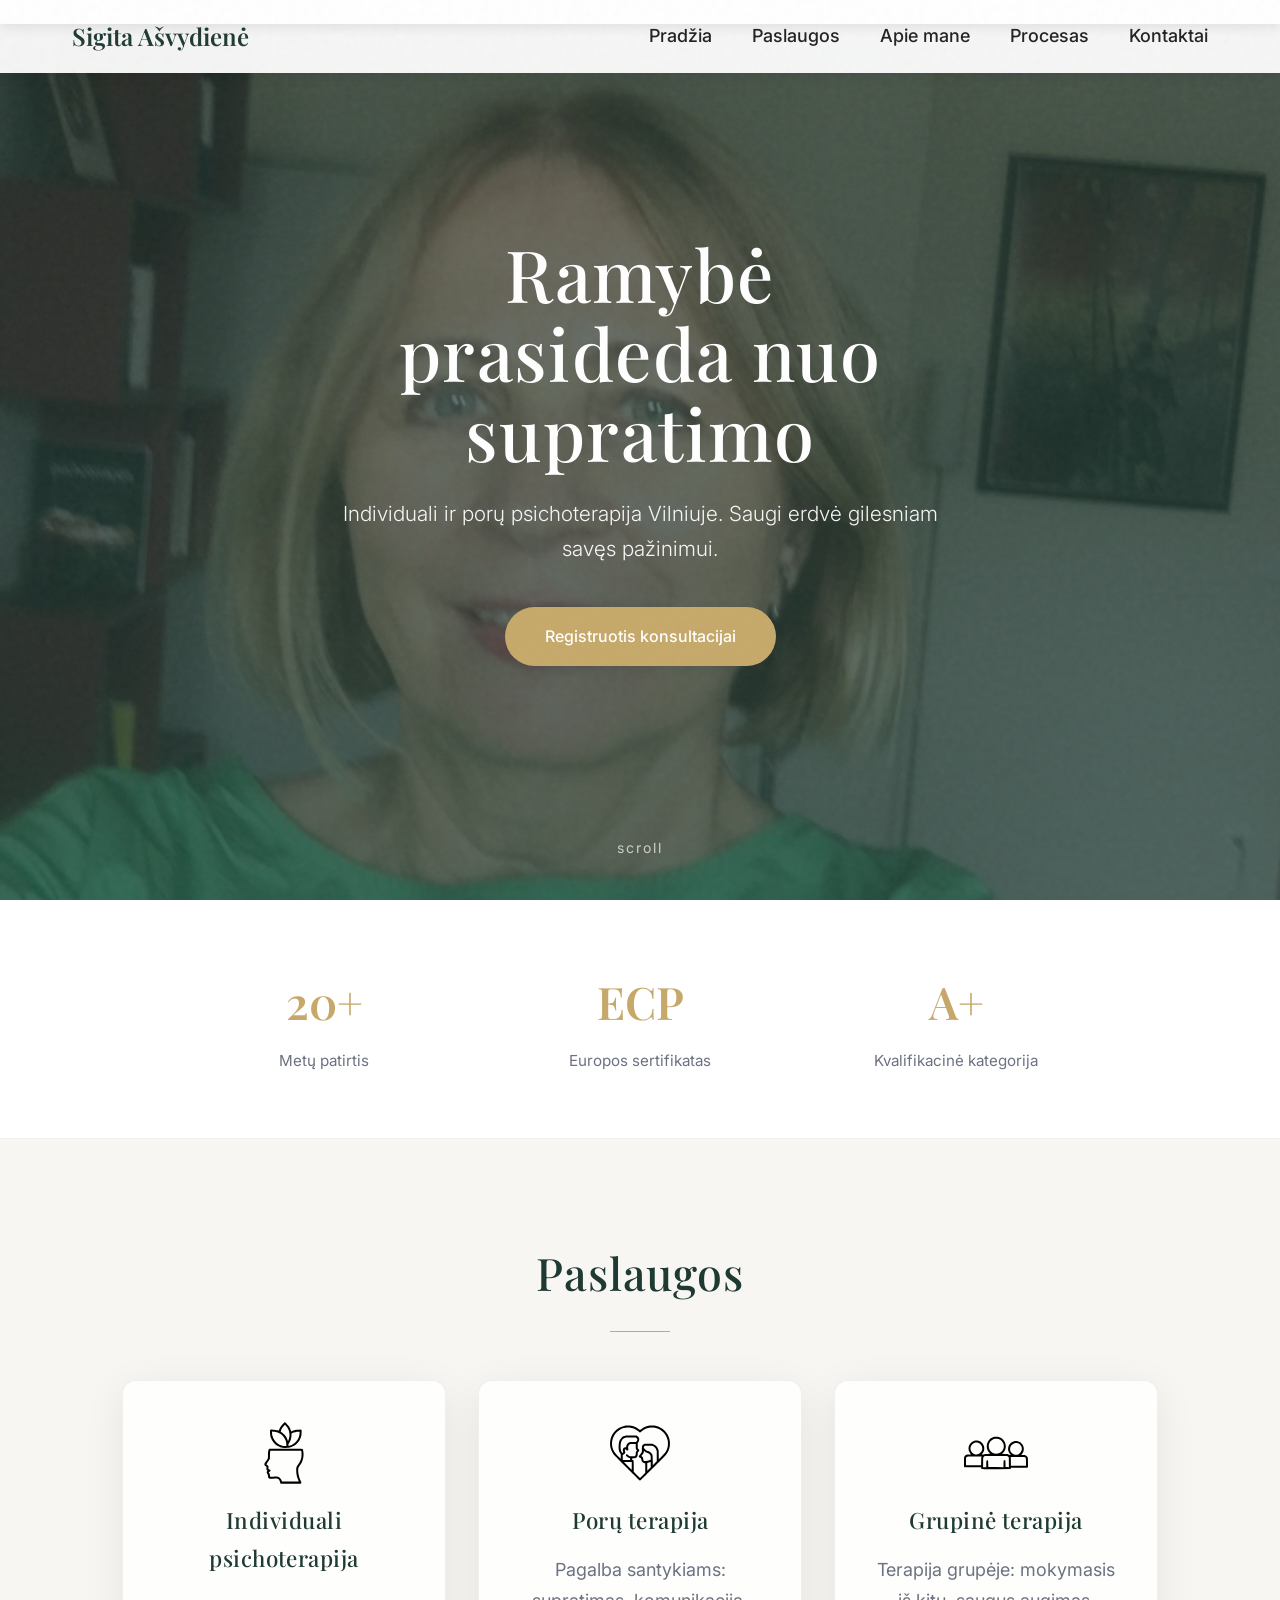
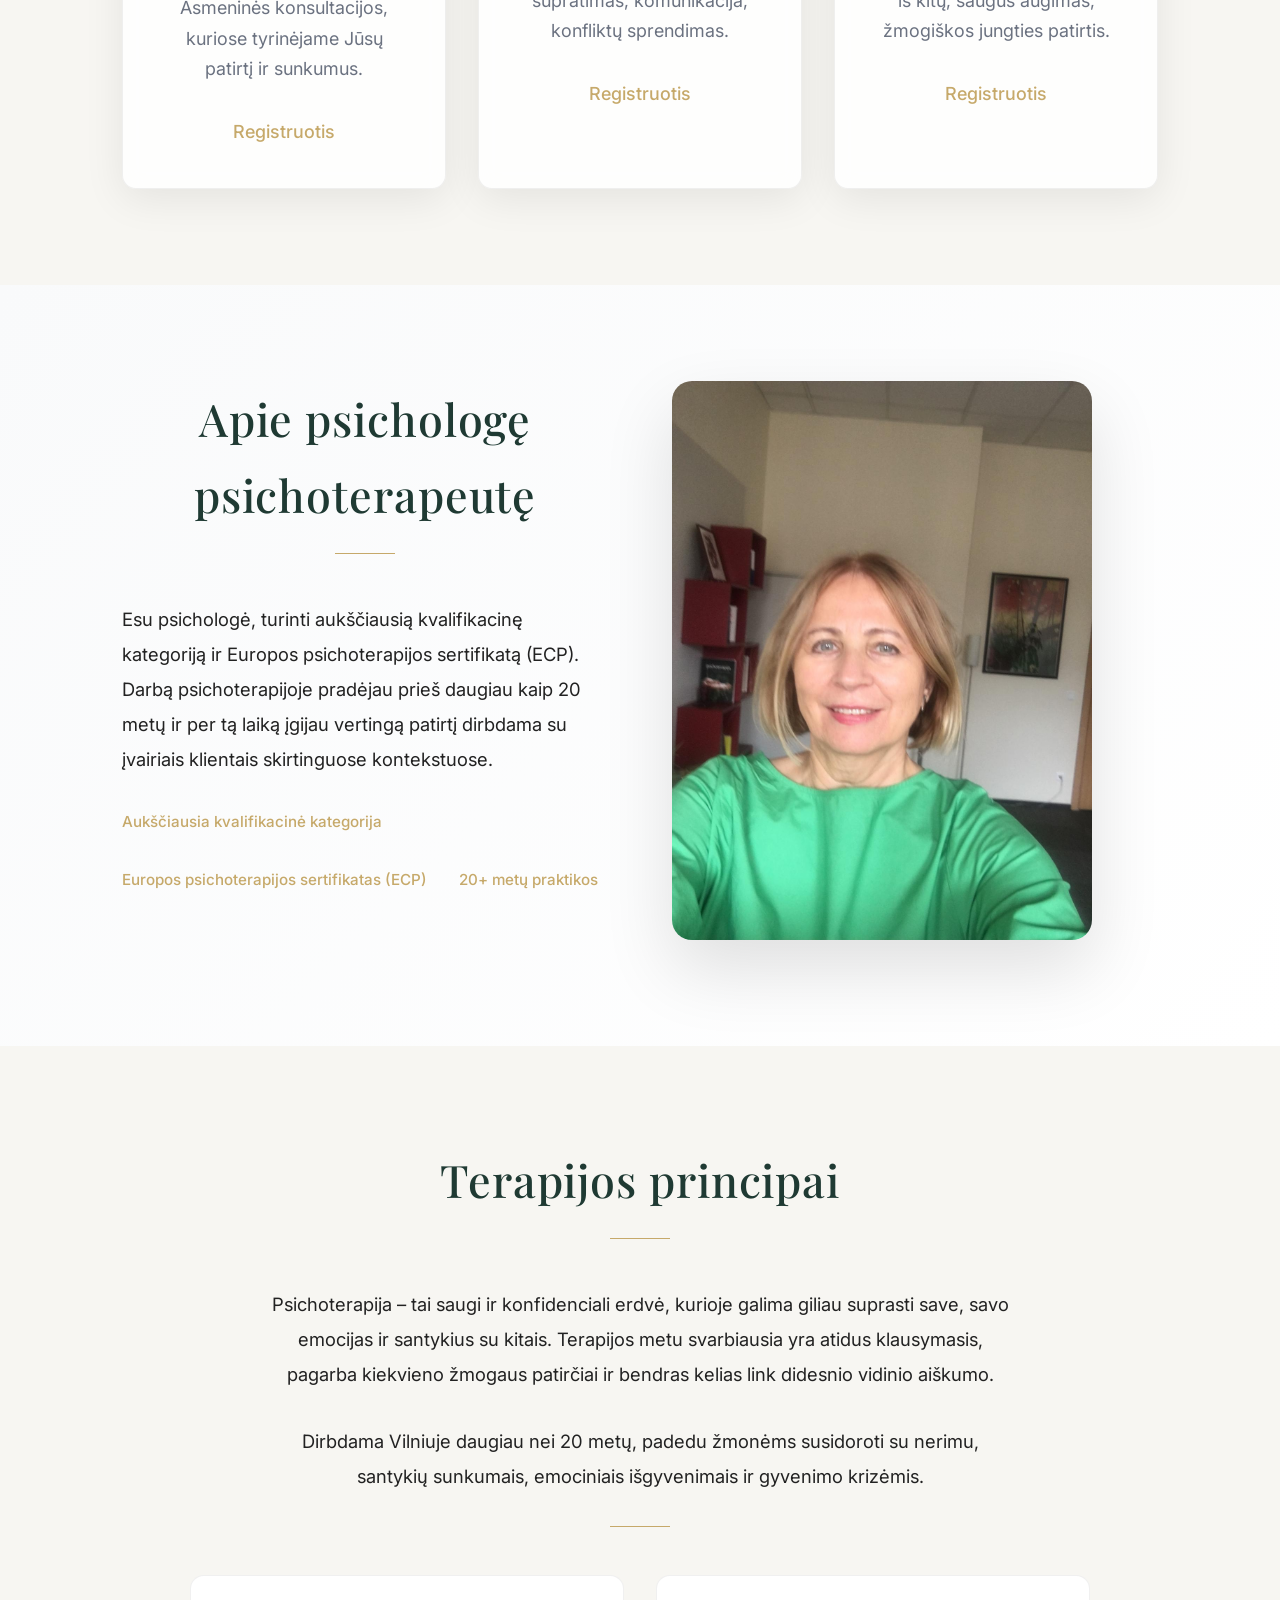
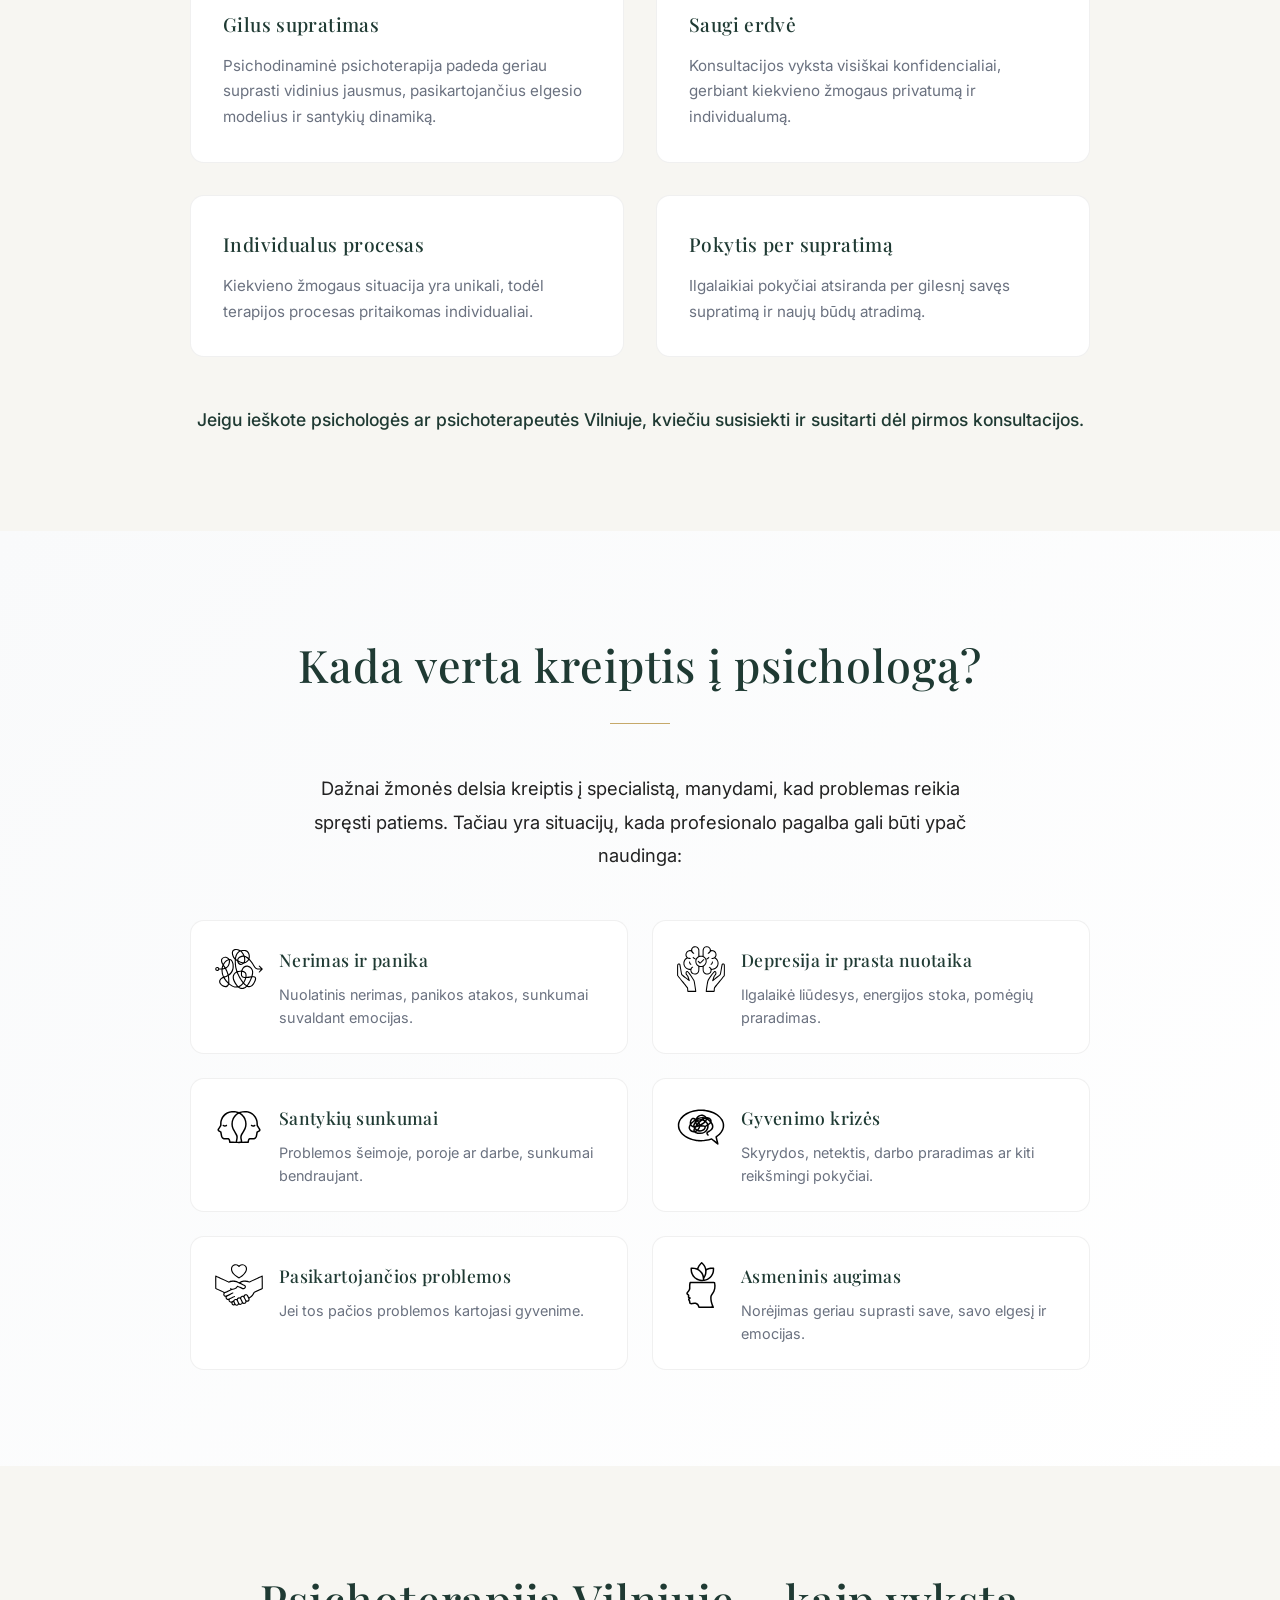
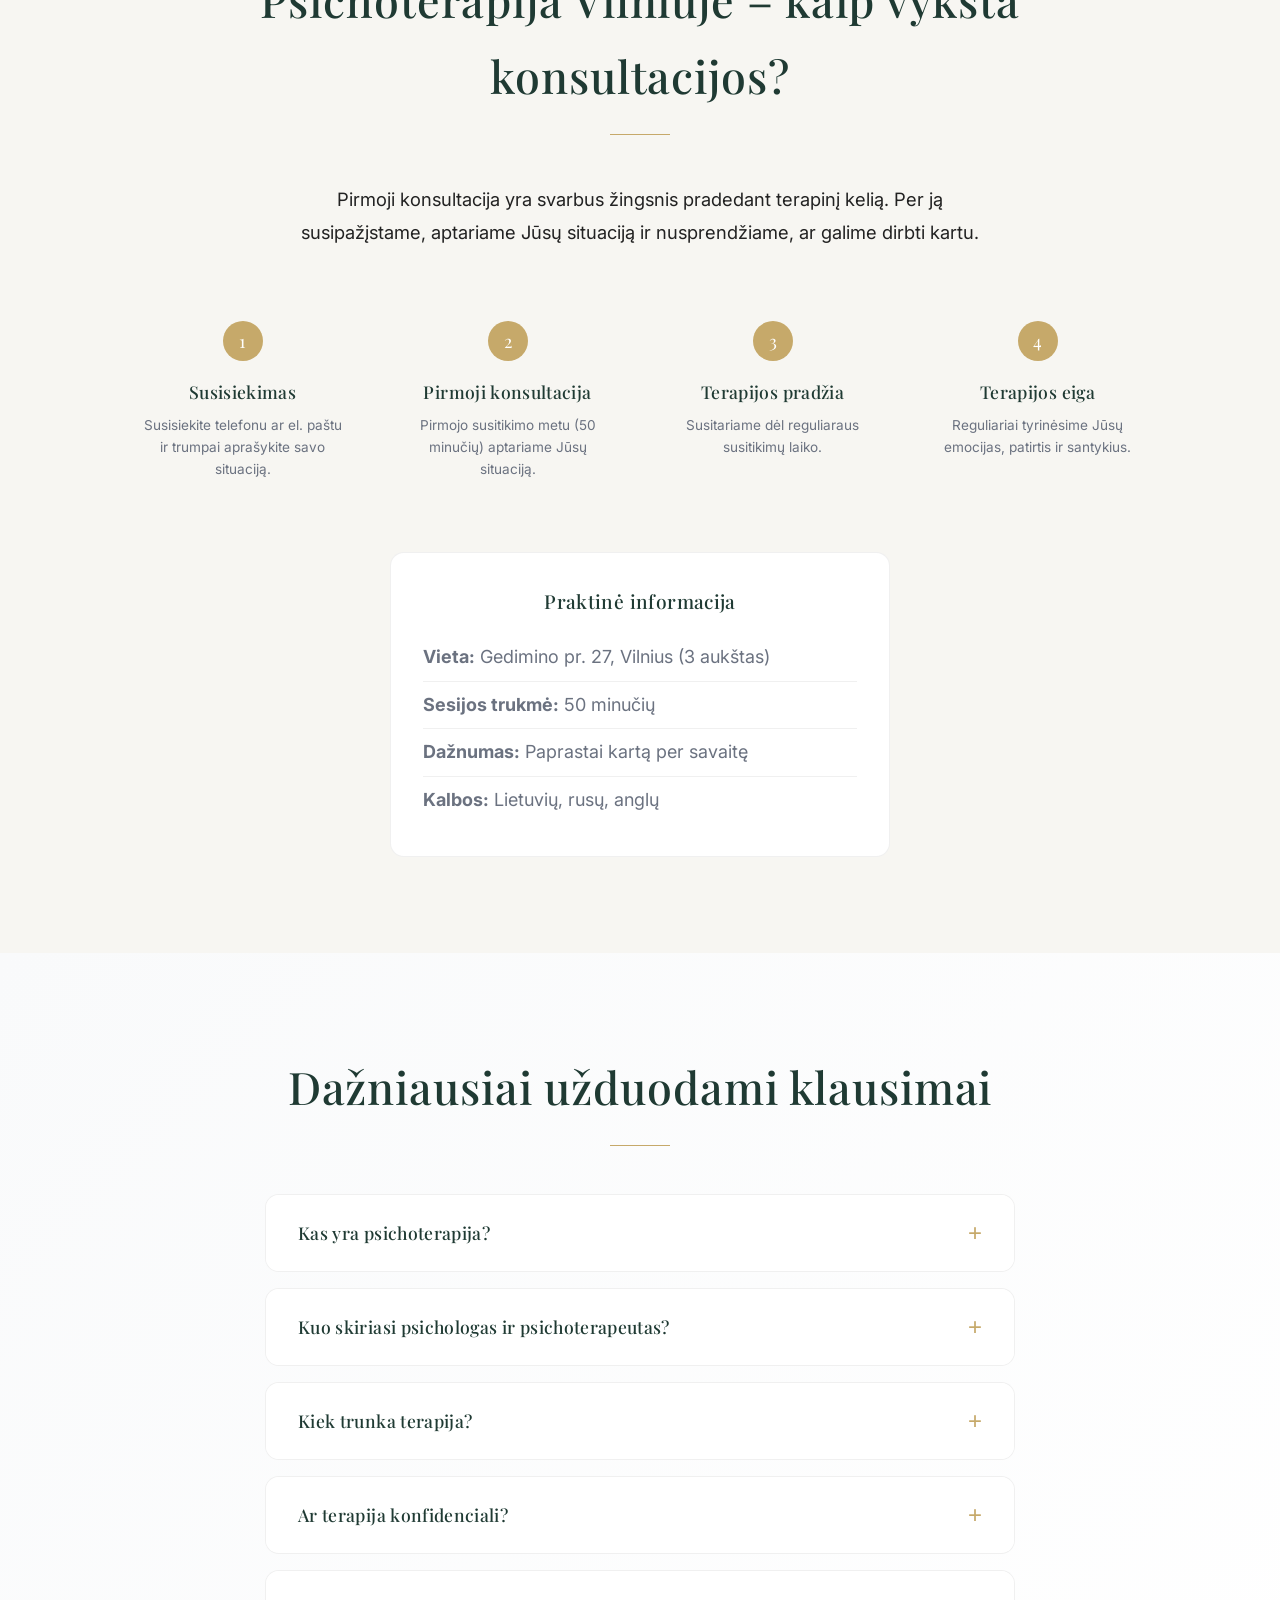
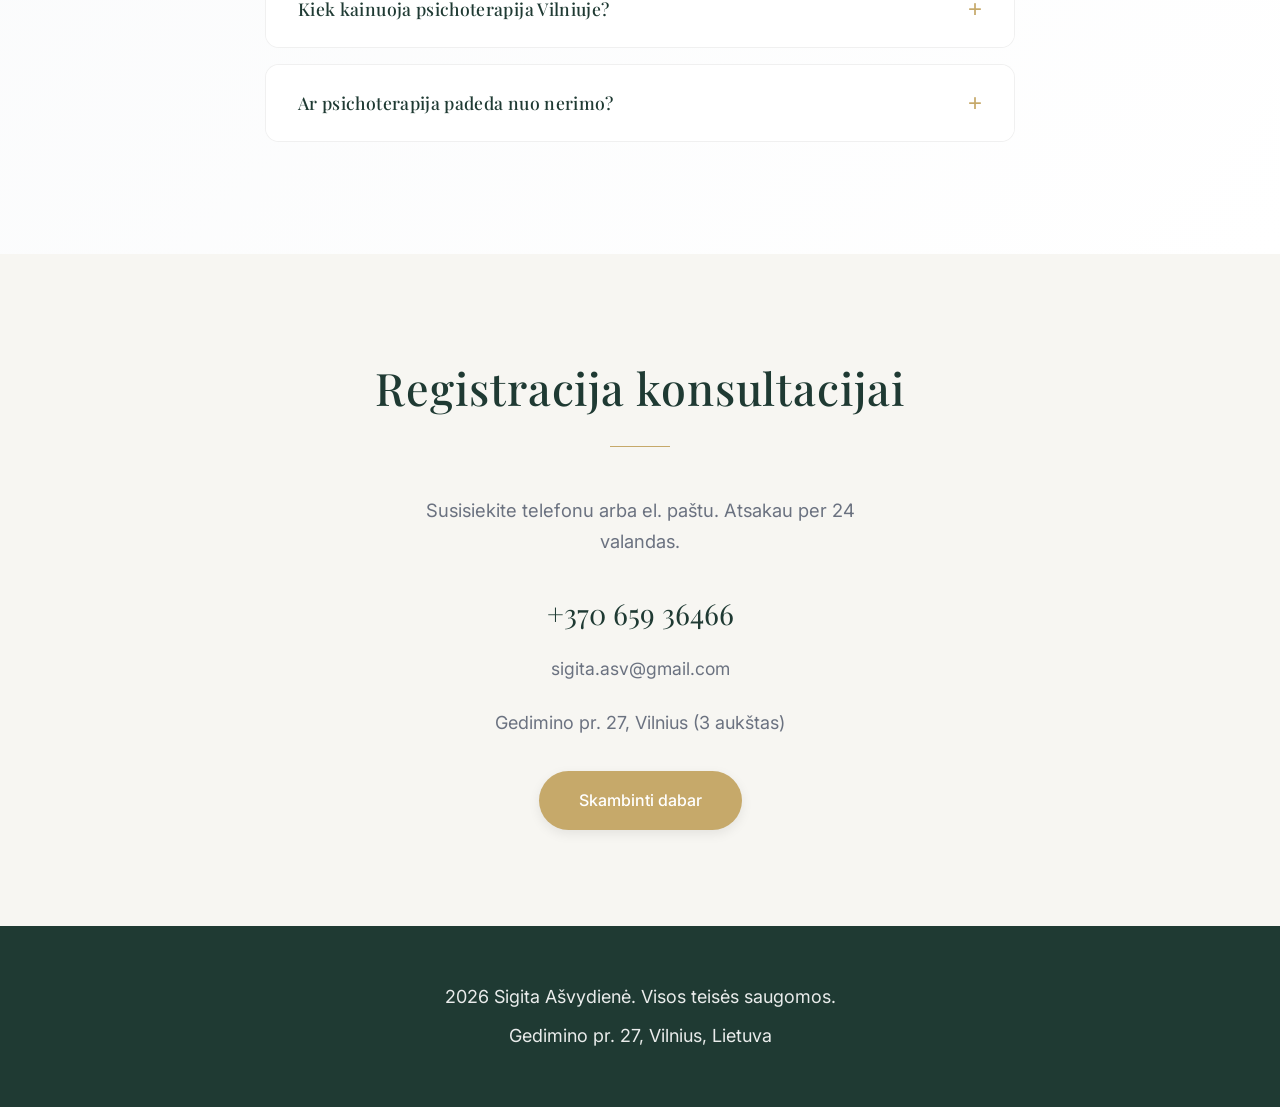
==== index.html @ d7c1570e "commit: Lux Upgrade" ====
<!DOCTYPE html>
<html lang="lt">
<head>
  <meta charset="UTF-8">
  <meta name="viewport" content="width=device-width, initial-scale=1.0">
  <meta name="robots" content="index, follow">
  <link rel="canonical" href="https://sigita.lt">
  <title>Psichologė Vilniuje | Individuali ir Porų Psichoterapija – Sigita Ašvydienė</title>
  <meta name="description" content="Psichologė psichoterapeutė Sigita Ašvydienė – individuali ir porų psichoterapija Vilniuje. 20+ metų patirtis, Europos psichoterapijos sertifikatas.">
  <meta property="og:title" content="Psichologė Vilniuje | Psichoterapija – Sigita Ašvydienė">
  <meta property="og:description" content="Individuali ir porų psichoterapija Vilniuje. 20+ metų patirtis.">
  <meta property="og:type" content="website">
  <meta property="og:image" content="hero-image.jpg">
  <link rel="stylesheet" href="styles.css">
  <link rel="preconnect" href="https://fonts.googleapis.com">
  <link rel="preconnect" href="https://fonts.gstatic.com" crossorigin>
  <link href="https://fonts.googleapis.com/css2?family=Playfair+Display:wght@400;500;600;700&family=Inter:wght@300;400;500;600&display=swap" rel="stylesheet">
</head>
<body>
  <!-- Scroll Progress Bar -->
  <div class="scroll-progress"></div>
  
  <!-- Mobile Call Button -->
  <a href="tel:+37065936466" class="mobile-call">
    <svg width="24" height="24" viewBox="0 0 24 24" fill="currentColor"><path d="M20.01 15.38c-1.23 0-2.42-.2-3.53-.56-.35-.12-.74-.03-1.01.24l-1.57 1.97c-2.83-1.35-5.48-3.9-6.89-6.83l1.95-1.66c.27-.28.35-.67.24-1.02-.37-1.11-.56-2.3-.56-3.53 0-.54-.45-.99-.99-.99H4.19C3.65 3 3 3.24 3 3.99 3 13.28 10.73 21 20.01 21c.71 0 .99-.63.99-1.18v-3.45c0-.54-.45-.99-.99-.99z"/></svg>
  </a>

  <!-- Navigation -->
  <nav>
    <div class="nav-container">
      <a href="#home" class="nav-logo">Sigita Ašvydienė</a>
      <button class="mobile-menu-toggle" id="mobileToggle">☰</button>
      <ul class="nav-menu" id="navMenu">
        <li><a href="#home">Pradžia</a></li>
        <li><a href="#services">Paslaugos</a></li>
        <li><a href="#about">Apie mane</a></li>
        <li><a href="#process">Procesas</a></li>
        <li><a href="#contact">Kontaktai</a></li>
      </ul>
    </div>
  </nav>

  <!-- Hero Section -->
  <section class="hero story-section" id="home">
    <video autoplay muted loop playsinline class="hero-video" poster="sigita-headshot.jpg">
      <source src="sea-loop.mp4" type="video/mp4">
    </video>
    <div class="hero-grain"></div>
    <div class="hero-overlay"></div>
    <div class="hero-content">
      <h1>Ramybė prasideda nuo supratimo</h1>
      <p class="hero-sub">Individuali ir porų psichoterapija Vilniuje. Saugi erdvė gilesniam savęs pažinimui.</p>
      <div class="hero-cta">
        <a href="#contact" class="btn btn-gold">Registruotis konsultacijai</a>
      </div>
    </div>
    <div class="scroll-indicator">scroll</div>
  </section>

  <!-- Authority Strip -->
  <section class="authority story-section">
    <div class="authority-grid">
      <div>
        <span class="stat">20+</span>
        <p>Metų patirtis</p>
      </div>
      <div>
        <span class="stat">ECP</span>
        <p>Europos sertifikatas</p>
      </div>
      <div>
        <span class="stat">A+</span>
        <p>Kvalifikacinė kategorija</p>
      </div>
    </div>
  </section>

  <!-- Services -->
  <section id="services" class="services-section story-section">
    <div class="container">
      <h2 class="section-title">Paslaugos</h2>
      <div class="service-grid">
        <div class="service-card">
          <img src="individual-therapy.svg" alt="Individuali terapija" class="service-icon">
          <h3>Individuali psichoterapija</h3>
          <p>Asmeninės konsultacijos, kuriose tyrinėjame Jūsų patirtį ir sunkumus.</p>
          <a href="#contact" class="btn-link">Registruotis</a>
        </div>
        <div class="service-card">
          <img src="couple-therapy.svg" alt="Porų terapija" class="service-icon">
          <h3>Porų terapija</h3>
          <p>Pagalba santykiams: supratimas, komunikacija, konfliktų sprendimas.</p>
          <a href="#contact" class="btn-link">Registruotis</a>
        </div>
        <div class="service-card">
          <img src="group-therapy.svg" alt="Grupinė terapija" class="service-icon">
          <h3>Grupinė terapija</h3>
          <p>Terapija grupėje: mokymasis iš kitų, saugus augimas, žmogiškos jungties patirtis.</p>
          <a href="#contact" class="btn-link">Registruotis</a>
        </div>
      </div>
    </div>
  </section>

  <!-- About -->
  <section id="about" class="about-section story-section">
    <div class="container grid-2">
      <div class="about-text">
        <h2 class="section-title">Apie psichologę psichoterapeutę</h2>
        <p>Esu psichologė, turinti aukščiausią kvalifikacinę kategoriją ir Europos psichoterapijos sertifikatą (ECP). Darbą psichoterapijoje pradėjau prieš daugiau kaip 20 metų ir per tą laiką įgijau vertingą patirtį dirbdama su įvairiais klientais skirtinguose kontekstuose.</p>
        <div class="credentials-mini">
          <span>Aukščiausia kvalifikacinė kategorija</span>
          <span>Europos psichoterapijos sertifikatas (ECP)</span>
          <span>20+ metų praktikos</span>
        </div>
      </div>
      <div class="about-visual">
        <img src="sigita-headshot.jpg" alt="Sigita Ašvydienė" class="about-image">
      </div>
    </div>
  </section>

  <!-- Philosophy / Therapy Principles -->
  <section class="philosophy-section story-section">
    <div class="container">
      <h2 class="section-title">Terapijos principai</h2>
      <p class="philosophy-intro">Psichoterapija – tai saugi ir konfidenciali erdvė, kurioje galima giliau suprasti save, savo emocijas ir santykius su kitais. Terapijos metu svarbiausia yra atidus klausymasis, pagarba kiekvieno žmogaus patirčiai ir bendras kelias link didesnio vidinio aiškumo.</p>
      <p class="philosophy-intro">Dirbdama Vilniuje daugiau nei 20 metų, padedu žmonėms susidoroti su nerimu, santykių sunkumais, emociniais išgyvenimais ir gyvenimo krizėmis.</p>
      
      <div class="divider"></div>
      
      <div class="principles-grid">
        <div class="principle-card">
          <h3>Gilus supratimas</h3>
          <p>Psichodinaminė psichoterapija padeda geriau suprasti vidinius jausmus, pasikartojančius elgesio modelius ir santykių dinamiką.</p>
        </div>
        <div class="principle-card">
          <h3>Saugi erdvė</h3>
          <p>Konsultacijos vyksta visiškai konfidencialiai, gerbiant kiekvieno žmogaus privatumą ir individualumą.</p>
        </div>
        <div class="principle-card">
          <h3>Individualus procesas</h3>
          <p>Kiekvieno žmogaus situacija yra unikali, todėl terapijos procesas pritaikomas individualiai.</p>
        </div>
        <div class="principle-card">
          <h3>Pokytis per supratimą</h3>
          <p>Ilgalaikiai pokyčiai atsiranda per gilesnį savęs supratimą ir naujų būdų atradimą.</p>
        </div>
      </div>
      
      <p class="principle-cta">Jeigu ieškote psichologės ar psichoterapeutės Vilniuje, kviečiu susisiekti ir susitarti dėl pirmos konsultacijos.</p>
    </div>
  </section>

  <!-- When to Contact a Psychologist -->
  <section class="when-to-contact story-section">
    <div class="container">
      <h2 class="section-title">Kada verta kreiptis į psichologą?</h2>
      <p class="when-to-contact-intro">Dažnai žmonės delsia kreiptis į specialistą, manydami, kad problemas reikia spręsti patiems. Tačiau yra situacijų, kada profesionalo pagalba gali būti ypač naudinga:</p>
      
      <div class="when-to-contact-list">
        <div class="when-item">
          <img src="anxiety.svg" alt="Nerimas" class="when-icon">
          <div>
            <h3>Nerimas ir panika</h3>
            <p>Nuolatinis nerimas, panikos atakos, sunkumai suvaldant emocijas.</p>
          </div>
        </div>
        <div class="when-item">
          <img src="depressions.svg" alt="Depresija" class="when-icon">
          <div>
            <h3>Depresija ir prasta nuotaika</h3>
            <p>Ilgalaikė liūdesys, energijos stoka, pomėgių praradimas.</p>
          </div>
        </div>
        <div class="when-item">
          <img src="relationship.svg" alt="Santykiai" class="when-icon">
          <div>
            <h3>Santykių sunkumai</h3>
            <p>Problemos šeimoje, poroje ar darbe, sunkumai bendraujant.</p>
          </div>
        </div>
        <div class="when-item">
          <img src="stress-and-anxiety.svg" alt="Stresas" class="when-icon">
          <div>
            <h3>Gyvenimo krizės</h3>
            <p>Skyrydos, netektis, darbo praradimas ar kiti reikšmingi pokyčiai.</p>
          </div>
        </div>
        <div class="when-item">
          <img src="handshake.svg" alt="Sprendimas" class="when-icon">
          <div>
            <h3>Pasikartojančios problemos</h3>
            <p>Jei tos pačios problemos kartojasi gyvenime.</p>
          </div>
        </div>
        <div class="when-item">
          <img src="individual-therapy.svg" alt="Augimas" class="when-icon">
          <div>
            <h3>Asmeninis augimas</h3>
            <p>Norėjimas geriau suprasti save, savo elgesį ir emocijas.</p>
          </div>
        </div>
      </div>
    </div>
  </section>

  <!-- How Therapy Works -->
  <section id="process" class="how-therapy-works story-section">
    <div class="container">
      <h2 class="section-title">Psichoterapija Vilniuje – kaip vyksta konsultacijos?</h2>
      <p class="how-therapy-intro">Pirmoji konsultacija yra svarbus žingsnis pradedant terapinį kelią. Per ją susipažįstame, aptariame Jūsų situaciją ir nusprendžiame, ar galime dirbti kartu.</p>
      
      <div class="how-therapy-grid">
        <div class="how-therapy-step">
          <span class="how-number">1</span>
          <h3>Susisiekimas</h3>
          <p>Susisiekite telefonu ar el. paštu ir trumpai aprašykite savo situaciją.</p>
        </div>
        <div class="how-therapy-step">
          <span class="how-number">2</span>
          <h3>Pirmoji konsultacija</h3>
          <p>Pirmojo susitikimo metu (50 minučių) aptariame Jūsų situaciją.</p>
        </div>
        <div class="how-therapy-step">
          <span class="how-number">3</span>
          <h3>Terapijos pradžia</h3>
          <p>Susitariame dėl reguliaraus susitikimų laiko.</p>
        </div>
        <div class="how-therapy-step">
          <span class="how-number">4</span>
          <h3>Terapijos eiga</h3>
          <p>Reguliariai tyrinėsime Jūsų emocijas, patirtis ir santykius.</p>
        </div>
      </div>
      
      <div class="how-therapy-info">
        <h3>Praktinė informacija</h3>
        <ul>
          <li><strong>Vieta:</strong> Gedimino pr. 27, Vilnius (3 aukštas)</li>
          <li><strong>Sesijos trukmė:</strong> 50 minučių</li>
          <li><strong>Dažnumas:</strong> Paprastai kartą per savaitę</li>
          <li><strong>Kalbos:</strong> Lietuvių, rusų, anglų</li>
        </ul>
      </div>
    </div>
  </section>

  <!-- FAQ -->
  <section class="faq-section story-section">
    <div class="container">
      <h2 class="section-title">Dažniausiai užduodami klausimai</h2>
      <div class="faq-item">
        <button class="faq-toggle">
          <h3>Kas yra psichoterapija?</h3>
          <span class="faq-icon">+</span>
        </button>
        <div class="faq-content">
          <p>Psichoterapija – tai pokalbio forma, kurioje specialistas padeda žmogui suprasti save, savo emocijas ir santykius su kitais. Tai saugi ir konfidenciali erdvė, kurioje galima tyrinėti save ir ieškoti sprendimų gyvenimo sunkumams.</p>
        </div>
      </div>
      <div class="faq-item">
        <button class="faq-toggle">
          <h3>Kuo skiriasi psichologas ir psichoterapeutas?</h3>
          <span class="faq-icon">+</span>
        </button>
        <div class="faq-content">
          <p>Psichologas turi psichologijos išsilavinimą ir dirba su įvairiomis psichologinėmis problemomis. Psichoterapeutas papildomai turi specialų ilgalaikį mokymą psichoterapijos srityje ir dirba naudojant specifinius terapinius metodus.</p>
        </div>
      </div>
      <div class="faq-item">
        <button class="faq-toggle">
          <h3>Kiek trunka terapija?</h3>
          <span class="faq-icon">+</span>
        </button>
        <div class="faq-content">
          <p>Terapijos trukmė priklauso nuo individualių poreikių. Vienas susitikimas trunka 50 minučių. Tai gali būti trumpalaikė arba ilgalaikė terapija.</p>
        </div>
      </div>
      <div class="faq-item">
        <button class="faq-toggle">
          <h3>Ar terapija konfidenciali?</h3>
          <span class="faq-icon">+</span>
        </button>
        <div class="faq-content">
          <p>Visos konsultacijos yra visiškai konfidencialios. Jūsų asmeninė informacija niekada nėra atskleidžiama trečiosioms šalims.</p>
        </div>
      </div>
      <div class="faq-item">
        <button class="faq-toggle">
          <h3>Kiek kainuoja psichoterapija Vilniuje?</h3>
          <span class="faq-icon">+</span>
        </button>
        <div class="faq-content">
          <p>Kainos nustatomos pagal susitarimą, atsižvelgiant į Jūsų finansinę situaciją. Dėl konkretaus dydžio kreipkitės telefonu ar el. paštu.</p>
        </div>
      </div>
      <div class="faq-item">
        <button class="faq-toggle">
          <h3>Ar psichoterapija padeda nuo nerimo?</h3>
          <span class="faq-icon">+</span>
        </button>
        <div class="faq-content">
          <p>Taip, psichoterapija yra vienas efektyviausių nerimo gydymo būdų. Tyrimai rodo, kad reguliari psichoterapija žymiai sumažina nerimo simptomus.</p>
        </div>
      </div>
    </div>
  </section>

  <!-- Contact -->
  <section id="contact" class="contact-section story-section">
    <div class="container">
      <h2 class="section-title">Registracija konsultacijai</h2>
      <p class="contact-intro">Susisiekite telefonu arba el. paštu. Atsakau per 24 valandas.</p>
      <div class="contact-links">
        <a href="tel:+37065936466" class="contact-phone">+370 659 36466</a>
        <a href="mailto:sigita.asv@gmail.com" class="contact-email">sigita.asv@gmail.com</a>
      </div>
      <p class="contact-address">Gedimino pr. 27, Vilnius (3 aukštas)</p>
      <a href="tel:+37065936466" class="btn btn-gold">Skambinti dabar</a>
    </div>
  </section>

  <!-- Footer -->
  <footer>
    <div class="container">
      <nav class="footer-nav">
        <a href="#services">Psichoterapija Vilniuje</a>
        <a href="#about">Psichologė Vilniuje</a>
        <a href="#contact">Porų terapija Vilniuje</a>
      </nav>
      <p>2026 Sigita Ašvydienė. Visos teisės saugomos.</p>
      <p>Gedimino pr. 27, Vilnius, Lietuva</p>
    </div>
  </footer>

  <script type="application/ld+json">
  {
    "@context": "https://schema.org",
    "@type": "Psychologist",
    "name": "Sigita Ašvydienė",
    "address": {
      "@type": "PostalAddress",
      "streetAddress": "Gedimino pr. 27",
      "addressLocality": "Vilnius",
      "addressCountry": "LT"
    },
    "telephone": "+37065936466",
    "email": "sigita.asv@gmail.com"
  }
  </script>

  <script>
    // Mobile menu toggle
    const toggle = document.getElementById('mobileToggle');
    const navMenu = document.getElementById('navMenu');
    toggle.addEventListener('click', () => navMenu.classList.toggle('active'));
    
    document.querySelectorAll('a[href^="#"]').forEach(anchor => {
      anchor.addEventListener('click', e => {
        e.preventDefault();
        document.querySelector(anchor.getAttribute('href')).scrollIntoView({ behavior: 'smooth' });
        navMenu.classList.remove('active');
      });
    });

    // FAQ Toggle
    document.querySelectorAll('.faq-toggle').forEach(button => {
      button.addEventListener('click', () => {
        const faqItem = button.parentElement;
        faqItem.classList.toggle('active');
        const icon = button.querySelector('.faq-icon');
        icon.textContent = faqItem.classList.contains('active') ? '−' : '+';
      });
    });

    // Luxury 3D Tilt Cards
    document.querySelectorAll('.service-card, .when-item, .principle-card').forEach(card => {
      card.addEventListener('mousemove', e => {
        const rect = card.getBoundingClientRect();
        const x = e.clientX - rect.left;
        const y = e.clientY - rect.top;
        const rotateX = (y / rect.height - 0.5) * 8;
        const rotateY = (x / rect.width - 0.5) * -8;
        card.style.transform = `perspective(600px) rotateX(${rotateX}deg) rotateY(${rotateY}deg) translateY(-6px)`;
      });
      card.addEventListener('mouseleave', () => {
        card.style.transform = '';
      });
    });

    // Cinematic Section Reveal
    const storySections = document.querySelectorAll('.story-section');
    const sectionObserver = new IntersectionObserver((entries) => {
      entries.forEach(entry => {
        if (entry.isIntersecting) {
          entry.target.classList.add('visible');
        }
      });
    }, { threshold: 0.15, rootMargin: '0px 0px -50px 0px' });
    storySections.forEach(section => sectionObserver.observe(section));

    // Parallax effect for hero
    window.addEventListener('scroll', () => {
      const heroVideo = document.querySelector('.hero-video');
      if (heroVideo) {
        const scroll = window.scrollY;
        heroVideo.style.transform = `scale(1.1) translateY(${scroll * 0.15}px)`;
        
        // Cinematic scroll blur
        const blur = Math.min(scroll / 200, 3);
        heroVideo.style.filter = `blur(${blur}px) scale(1.1)`;
        
        // Scroll progress
        const height = document.body.scrollHeight - window.innerHeight;
        const progress = (scroll / height) * 100;
        document.querySelector('.scroll-progress').style.width = progress + '%';
      }
    });
  </script>

  <!-- FAQ Schema -->
  <script type="application/ld+json">
  {
    "@context": "https://schema.org",
    "@type": "FAQPage",
    "mainEntity": [
      {
        "@type": "Question",
        "name": "Kas yra psichoterapija?",
        "acceptedAnswer": {
          "@type": "Answer",
          "text": "Psichoterapija yra pokalbio forma, kurioje specialistas padeda žmogui geriau suprasti save, savo emocijas ir santykius su kitais."
        }
      },
      {
        "@type": "Question",
        "name": "Ar psichoterapija padeda nuo nerimo?",
        "acceptedAnswer": {
          "@type": "Answer",
          "text": "Taip, tyrimai rodo, kad psichoterapija yra vienas efektyviausių nerimo gydymo būdų."
        }
      },
      {
        "@type": "Question",
        "name": "Kiek trunka terapija?",
        "acceptedAnswer": {
          "@type": "Answer",
          "text": "Terapijos trukmė priklauso nuo individualių poreikių. Vienas susitikimas trunka 50 minučių."
        }
      },
      {
        "@type": "Question",
        "name": "Ar terapija konfidenciali?",
        "acceptedAnswer": {
          "@type": "Answer",
          "text": "Taip, visos konsultacijos yra visiškai konfidencialios."
        }
      },
      {
        "@type": "Question",
        "name": "Kiek kainuoja psichoterapija Vilniuje?",
        "acceptedAnswer": {
          "@type": "Answer",
          "text": "Kainos nustatomos pagal susitarimą, atsižvelgiant į Jūsų finansinę situaciją."
        }
      }
    ]
  }
  </script>

  <!-- Local Business NAP -->
  <div class="local-nap" style="display:none;">
    <span>Psichologė Vilniuje</span>
    <span>Gedimino pr. 27</span>
    <span>Vilnius, Lietuva</span>
  </div>
</body>
</html>
---- styles.css ----
@import url('https://fonts.googleapis.com/css2?family=Playfair+Display:wght@400;500;600;700&family=Inter:wght@300;400;500;600;700&display=swap');

:root {
  --color-forest: #1F3A33;
  --color-forest-light: #2a4f45;
  --color-gold: #C6A96A;
  --color-gold-light: #d4bc85;
  --color-warm-white: #F7F6F2;
  --color-charcoal: #222222;
  
  --color-primary: #4E7162;
  --color-primary-light: #6F9B88;
  --color-accent: #2A5B4F;
  
  --color-bg: #F7F6F2;
  --color-surface: #FFFFFF;
  --color-glass: rgba(255,255,255,0.85);
  
  --color-text: #222222;
  --color-text-light: #6b7280;
  
  --spacing-xs: 0.5rem;
  --spacing-sm: 1rem;
  --spacing-md: 1.5rem;
  --spacing-lg: 2rem;
  --spacing-xl: 3rem;
  --spacing-xxl: 6rem;
  
  --radius: 14px;
  --radius-sm: 0.375rem;
  --radius-lg: 1rem;
  
  --shadow-sm: 0 4px 12px rgba(0,0,0,0.08);
  --shadow-md: 0 12px 32px rgba(0,0,0,0.12);
  --shadow-lg: 0 30px 70px rgba(0,0,0,0.12);
  
  --transition-luxury: all 0.9s cubic-bezier(.19,1,.22,1);
  
  --font-serif: 'Playfair Display', Georgia, serif;
  --font-sans: 'Inter', -apple-system, BlinkMacSystemFont, sans-serif;
}

* { margin: 0; padding: 0; box-sizing: border-box; }
html { scroll-behavior: smooth; scroll-padding-top: 6rem; }
body { 
  font-family: var(--font-sans); 
  background: var(--color-bg);
  color: var(--color-text);
  line-height: 1.7;
  font-size: 18px;
  overflow-x: hidden;
}

/* Film Grain Overlay */
body::before{
  content:'';
  position:fixed;
  inset:0;
  background-image: url("data:image/svg+xml,%3Csvg viewBox='0 0 200 200' xmlns='http://www.w3.org/2000/svg'%3E%3Cfilter id='noise'%3E%3CfeTurbulence type='fractalNoise' baseFrequency='0.65' numOctaves='3' stitchTiles='stitch'/%3E%3C/filter%3E%3Crect width='100%25' height='100%25' filter='url(%23noise)'/%3E%3C/svg%3E");
  opacity:.04;
  pointer-events:none;
  z-index: 9999;
}

/* Scroll Progress Bar */
.scroll-progress{
  position:fixed;
  top:0;
  left:0;
  height:3px;
  background:var(--color-gold);
  width:0%;
  z-index:2000;
  transition:width 0.1s ease-out;
}

/* Mobile Call Button */
.mobile-call{
  position:fixed;
  bottom:20px;
  right:20px;
  background:var(--color-gold);
  color:white;
  padding:14px 18px;
  border-radius:50%;
  box-shadow:0 10px 30px rgba(0,0,0,0.2);
  display:none;
  z-index:1500;
  transition:transform 0.3s ease, box-shadow 0.3s ease;
}

.mobile-call:hover{
  transform:scale(1.1);
  box-shadow:0 15px 40px rgba(0,0,0,0.25);
}

@media (max-width: 768px){
  .mobile-call{
    display:block;
  }
}

h1, h2, h3, h4 {
  font-family: var(--font-serif);
  letter-spacing: 0.02em;
  color: var(--color-forest);
  font-weight: 500;
}

.section-title {
  text-align: center;
  font-size: clamp(2rem, 5vw, 2.8rem);
  margin-bottom: 3rem;
  position: relative;
}

.section-title::after {
  content: '';
  display: block;
  width: 60px;
  height: 1px;
  background: var(--color-gold);
  margin: 20px auto 0;
}

/* Elegant Divider */
.divider {
  width: 60px;
  height: 1px;
  background: var(--color-gold);
  margin: 30px auto;
}

/* Navigation */
nav { 
  background: rgba(255,255,255,0.95);
  backdrop-filter: blur(20px);
  box-shadow: var(--shadow-sm);
  position: fixed;
  top: 0;
  left: 0;
  right: 0;
  z-index: 1000;
}
.nav-container { 
  max-width: 1200px; margin: 0 auto; 
  padding: var(--spacing-sm) var(--spacing-lg);
  display: flex; justify-content: space-between; align-items: center;
}
.nav-logo { 
  font-family: var(--font-serif);
  font-size: 1.5rem;
  font-weight: 600;
  color: var(--color-forest);
  text-decoration: none;
}
.nav-menu { display: flex; gap: 2.5rem; list-style: none; align-items: center; }
.nav-menu a { 
  color: var(--color-text); text-decoration: none; 
  font-weight: 500;
  transition: var(--transition-luxury);
}
.nav-menu a:hover { color: var(--color-gold); }

.mobile-menu-toggle {
  display: none;
  background: none;
  border: none;
  font-size: 1.75rem;
  cursor: pointer;
  color: var(--color-forest);
  padding: 0.5rem;
}

/* Hero */
.hero { 
  min-height: 100vh;
  position: relative;
  display: flex;
  align-items: center;
  justify-content: center;
  text-align: center;
  overflow: hidden;
}
.hero-video { 
  position: absolute;
  top: 0;
  left: 0;
  width: 100%;
  height: 100%;
  object-fit: cover;
  z-index: 1;
  transform: scale(1.1);
}

.hero-grain {
  position: absolute;
  inset: 0;
  background-image: url("data:image/svg+xml,%3Csvg viewBox='0 0 200 200' xmlns='http://www.w3.org/2000/svg'%3E%3Cfilter id='noise'%3E%3CfeTurbulence type='fractalNoise' baseFrequency='0.65' numOctaves='3' stitchTiles='stitch'/%3E%3C/filter%3E%3Crect width='100%25' height='100%25' filter='url(%23noise)'/%3E%3C/svg%3E");
  opacity: 0.06;
  mix-blend-mode: overlay;
  z-index: 2;
  pointer-events: none;
}

.hero-overlay {
  position: absolute;
  inset: 0;
  background: linear-gradient(
    rgba(31, 58, 51, 0.65),
    rgba(31, 58, 51, 0.75)
  );
  z-index: 2;
}

.hero-content { 
  position: relative;
  z-index: 3; 
  max-width: 700px;
  padding: 0 var(--spacing-xl);
}

.hero h1 { 
  color: white !important;
  font-size: clamp(3rem, 6vw, 4.5rem) !important; 
  font-family: var(--font-serif) !important;
  font-weight: 500 !important; 
  margin-bottom: 1.5rem !important;
  text-shadow: none !important;
  line-height: 1.1;
}

.hero-sub { 
  color: rgba(255,255,255,0.95) !important;
  font-size: 1.3rem !important; 
  font-weight: 300 !important;
  margin-bottom: 2.5rem !important;
  max-width: 600px;
  margin-left: auto;
  margin-right: auto;
}

.hero-cta {
  display: flex;
  gap: 1rem;
  justify-content: center;
  flex-wrap: wrap;
}

/* Scroll Indicator */
.scroll-indicator {
  position: absolute;
  bottom: 40px;
  left: 50%;
  transform: translateX(-50%);
  font-size: 14px;
  letter-spacing: 0.15em;
  color: white;
  opacity: 0.7;
  z-index: 3;
  animation: bounce 2s infinite;
}

@keyframes bounce {
  0%, 20%, 50%, 80%, 100% { transform: translateX(-50%) translateY(0); }
  40% { transform: translateX(-50%) translateY(-10px); }
  60% { transform: translateX(-50%) translateY(-5px); }
}

/* Buttons */
.btn { 
  display: inline-flex; 
  align-items: center; 
  gap: 0.5rem;
  padding: 1rem 2.5rem;
  border-radius: 40px;
  text-decoration: none; 
  font-weight: 500; 
  font-size: 1rem;
  transition: var(--transition-luxury); 
  border: none; 
  cursor: pointer;
  box-shadow: var(--shadow-sm);
  min-height: 48px;
}
.btn-gold { 
  background: var(--color-gold);
  color: white;
  position: relative;
  overflow: hidden;
}
.btn-gold::before{
  content:'';
  position:absolute;
  inset:0;
  background:linear-gradient(120deg, transparent, rgba(255,255,255,0.3), transparent);
  opacity:0;
  transition:0.6s;
}
.btn-gold:hover::before{
  opacity:1;
  transform:translateX(100%);
}
.btn-gold:hover { 
  transform: translateY(-3px); 
  box-shadow: 0 10px 30px rgba(0,0,0,0.15);
  background: var(--color-gold-light);
}
.btn-secondary { 
  background: var(--color-gold);
  color: white;
}
.btn-secondary:hover { 
  transform: translateY(-3px); 
  box-shadow: 0 10px 30px rgba(0,0,0,0.15);
}
.btn-outline { 
  background: transparent; 
  color: white;
  border: 2px solid rgba(255,255,255,0.5);
}
.btn-outline:hover { 
  background: rgba(255,255,255,0.1); 
  border-color: white;
}
.btn-link {
  color: var(--color-gold);
  text-decoration: none;
  font-weight: 500;
  transition: var(--transition-luxury);
  display: inline-block;
  margin-top: 1rem;
}
.btn-link:hover {
  color: var(--color-forest);
}

/* Story Section Reveal Animation */
.story-section {
  opacity: 0;
  transform: translateY(60px);
  transition: all 1s cubic-bezier(.19,1,.22,1);
}

.story-section.visible {
  opacity: 1;
  transform: translateY(0);
}

/* Authority Strip */
.authority {
  padding: 4rem 0;
  background: white;
  border-bottom: 1px solid rgba(0,0,0,0.06);
}
.authority-grid {
  display: grid;
  grid-template-columns: repeat(3, 1fr);
  text-align: center;
  gap: 3rem;
  max-width: 900px;
  margin: 0 auto;
}
.stat {
  font-size: 2.8rem;
  font-family: var(--font-serif);
  color: var(--color-gold);
  display: block;
  font-weight: 600;
}
.authority p {
  color: var(--color-text-light);
  margin-top: 0.5rem;
  font-size: 0.95rem;
}

/* Sections */
.container { max-width: 1100px; margin: 0 auto; padding: 0 var(--spacing-lg); }
section { 
  padding: var(--spacing-xxl) 0; 
  background: transparent;
}

/* Services */
.services-section {
  padding: var(--spacing-xxl) 0;
}
.service-grid {
  display: grid;
  grid-template-columns: repeat(auto-fit, minmax(300px, 1fr));
  gap: 2rem;
}
.service-card { 
  background: var(--color-glass);
  backdrop-filter: blur(10px);
  padding: 2.5rem;
  border-radius: var(--radius);
  text-align: center;
  border: 1px solid rgba(0,0,0,0.06);
  transition: var(--transition-luxury);
  box-shadow: 0 10px 40px rgba(0,0,0,0.08);
}
.service-card:hover { 
  transform: translateY(-6px); 
  box-shadow: var(--shadow-lg);
}
.service-icon {
  width: 64px;
  height: 64px;
  display: block;
  margin: 0 auto 1rem;
}
.service-card h3 {
  font-size: 1.4rem;
  margin-bottom: 1rem;
}
.service-card p {
  color: var(--color-text-light);
  margin-bottom: 1rem;
}

/* About */
.about-section {
  padding: var(--spacing-xxl) 0;
  background: linear-gradient(135deg, #f9fafb 0%, #ffffff 100%);
}
.grid-2 {
  display: grid;
  grid-template-columns: 1fr 1fr;
  gap: clamp(2rem, 5vw, 4rem);
  align-items: start;
  max-width: 1100px;
  margin: 0 auto;
  padding: 0 var(--spacing-lg);
}
.about-text p {
  font-size: 1.15rem;
  color: var(--color-text);
  line-height: 1.9;
}
.credentials-mini {
  display: flex;
  gap: 2rem;
  margin-top: 2rem;
  flex-wrap: wrap;
}
.credentials-mini span {
  color: var(--color-gold);
  font-weight: 500;
  font-size: 0.95rem;
}
.about-image {
  width: 100%;
  max-width: 420px;
  height: auto;
  border-radius: 20px;
  box-shadow: var(--shadow-lg);
}

/* Philosophy / Principles */
.philosophy-section {
  padding: var(--spacing-xxl) 0;
}
.philosophy-intro {
  font-size: 1.15rem;
  color: var(--color-text);
  max-width: 750px;
  margin: 0 auto 2rem;
  text-align: center;
  line-height: 1.9;
}
.principles-grid {
  display: grid;
  grid-template-columns: repeat(2, 1fr);
  gap: 2rem;
  margin: 3rem auto;
  max-width: 900px;
}
.principle-card {
  background: white;
  padding: 2rem;
  border: 1px solid rgba(0,0,0,0.06);
  border-radius: var(--radius);
  transition: var(--transition-luxury);
}
.principle-card:hover {
  transform: translateY(-4px);
  box-shadow: 0 15px 40px rgba(0,0,0,0.08);
}
.principle-card h3 {
  font-size: 1.2rem;
  margin-bottom: 0.75rem;
  color: var(--color-forest);
}
.principle-card p {
  color: var(--color-text-light);
  font-size: 0.95rem;
  line-height: 1.7;
  margin: 0;
}
.principle-cta {
  text-align: center;
  font-size: 1.1rem;
  color: var(--color-forest);
  margin-top: 2rem;
  font-weight: 500;
}

/* When to Contact */
.when-to-contact {
  padding: var(--spacing-xxl) 0;
  background: linear-gradient(135deg, #f9fafb 0%, #ffffff 100%);
}
.when-to-contact-intro {
  font-size: 1.15rem;
  color: var(--color-text);
  max-width: 700px;
  margin: 0 auto 3rem;
  text-align: center;
  line-height: 1.8;
}
.when-to-contact-list {
  display: grid;
  grid-template-columns: repeat(2, 1fr);
  gap: 1.5rem;
  max-width: 900px;
  margin: 0 auto;
}
.when-item {
  display: flex;
  gap: 1rem;
  padding: 1.5rem;
  background: white;
  border: 1px solid rgba(0,0,0,0.06);
  border-radius: var(--radius);
  transition: var(--transition-luxury);
}
.when-item:hover {
  transform: translateY(-2px);
  box-shadow: 0 10px 30px rgba(0,0,0,0.08);
}
.when-icon {
  width: 48px;
  height: 48px;
  flex-shrink: 0;
}
.when-item h3 {
  font-size: 1.1rem;
  margin-bottom: 0.5rem;
  color: var(--color-forest);
}
.when-item p {
  font-size: 0.9rem;
  color: var(--color-text-light);
  margin: 0;
  line-height: 1.6;
}

/* How Therapy Works */
.how-therapy-works {
  padding: var(--spacing-xxl) 0;
}
.how-therapy-intro {
  font-size: 1.15rem;
  color: var(--color-text);
  max-width: 700px;
  margin: 0 auto 3rem;
  text-align: center;
  line-height: 1.8;
}
.how-therapy-grid {
  display: grid;
  grid-template-columns: repeat(4, 1fr);
  gap: 1.5rem;
  margin-bottom: 3rem;
}
.how-therapy-step {
  text-align: center;
  padding: 1.5rem 1rem;
}
.how-number {
  display: inline-block;
  width: 40px;
  height: 40px;
  line-height: 40px;
  border-radius: 50%;
  background: var(--color-gold);
  color: white;
  font-family: var(--font-serif);
  font-size: 1.1rem;
  margin-bottom: 1rem;
}
.how-therapy-step h3 {
  font-size: 1.1rem;
  margin-bottom: 0.5rem;
  color: var(--color-forest);
}
.how-therapy-step p {
  font-size: 0.85rem;
  color: var(--color-text-light);
  margin: 0;
  line-height: 1.6;
}
.how-therapy-info {
  max-width: 500px;
  margin: 0 auto;
  padding: 2rem;
  background: white;
  border: 1px solid rgba(0,0,0,0.06);
  border-radius: var(--radius);
  text-align: center;
}
.how-therapy-info h3 {
  font-size: 1.2rem;
  margin-bottom: 1rem;
  color: var(--color-forest);
}
.how-therapy-info ul {
  list-style: none;
  text-align: left;
}
.how-therapy-info li {
  padding: 0.5rem 0;
  color: var(--color-text-light);
  border-bottom: 1px solid rgba(0,0,0,0.06);
}
.how-therapy-info li:last-child {
  border-bottom: none;
}

/* FAQ */
.faq-section {
  padding: var(--spacing-xxl) 0;
  background: linear-gradient(135deg, #f9fafb 0%, #ffffff 100%);
}
.faq-item {
  max-width: 750px;
  margin: 0 auto 1rem;
  background: white;
  border: 1px solid rgba(0,0,0,0.06);
  border-radius: var(--radius);
  overflow: hidden;
}
.faq-toggle {
  width: 100%;
  display: flex;
  justify-content: space-between;
  align-items: center;
  padding: 1.5rem 2rem;
  background: white;
  border: none;
  cursor: pointer;
  text-align: left;
  transition: var(--transition-luxury);
}
.faq-toggle:hover {
  background: rgba(0,0,0,0.02);
}
.faq-toggle h3 {
  font-size: 1.1rem;
  margin: 0;
  color: var(--color-forest);
  font-family: var(--font-serif);
}
.faq-icon {
  font-size: 1.5rem;
  color: var(--color-gold);
  font-weight: 300;
  transition: var(--transition-luxury);
}
.faq-content {
  max-height: 0;
  overflow: hidden;
  transition: max-height 0.4s ease-out;
}
.faq-item.active .faq-content {
  max-height: 500px;
}
.faq-content p {
  padding: 0 2rem 1.5rem;
  color: var(--color-text-light);
  line-height: 1.7;
  margin: 0;
}

/* Contact */
.contact-section {
  padding: var(--spacing-xxl) 0;
  text-align: center;
}
.contact-intro {
  font-size: 1.15rem;
  color: var(--color-text-light);
  max-width: 500px;
  margin: 0 auto 2rem;
}
.contact-links {
  display: flex;
  flex-direction: column;
  gap: 1rem;
  align-items: center;
  margin-bottom: 1.5rem;
}
.contact-phone {
  font-family: var(--font-serif);
  font-size: 1.8rem;
  color: var(--color-forest);
  text-decoration: none;
  transition: var(--transition-luxury);
}
.contact-phone:hover {
  color: var(--color-gold);
}
.contact-email {
  font-size: 1.1rem;
  color: var(--color-text-light);
  text-decoration: none;
  transition: var(--transition-luxury);
}
.contact-email:hover {
  color: var(--color-gold);
}
.contact-address {
  color: var(--color-text-light);
  margin-bottom: 2rem;
}

/* Footer */
footer {
  background-color: var(--color-forest);
  color: white;
  padding: 3rem 2rem;
  text-align: center;
}
footer p {
  color: white;
  opacity: 0.9;
  margin: 0.5rem 0;
}
.footer-nav {
  display: flex;
  justify-content: center;
  gap: 2rem;
  margin-bottom: 1.5rem;
  flex-wrap: wrap;
}
.footer-nav a {
  color: rgba(255,255,255,0.8);
  text-decoration: none;
  font-size: 0.9rem;
  transition: color 0.3s ease;
}
.footer-nav a:hover {
  color: var(--color-gold);
}

/* Responsive */
@media (max-width: 1024px) {
  .mobile-menu-toggle {
    display: block;
  }
  
  .nav-menu {
    position: fixed !important;
    top: 0 !important;
    right: -100% !important;
    width: 300px !important;
    height: 100vh !important;
    flex-direction: column !important;
    background: var(--color-glass) !important;
    padding: 6rem var(--spacing-lg) var(--spacing-lg) !important;
    box-shadow: -10px 0 30px rgba(0,0,0,0.2) !important;
    transition: right 0.4s cubic-bezier(0.25, 0.46, 0.45, 0.94) !important;
    align-items: center !important;
    gap: 0 !important;
  }
  
  .nav-menu.active {
    right: 0 !important;
  }
  
  .nav-menu li {
    width: 100%;
    text-align: center;
    border-bottom: 1px solid rgba(0,0,0,0.06);
  }
  
  .nav-menu a {
    display: block;
    padding: var(--spacing-md) !important;
  }
}

@media (max-width: 768px) {
  body {
    font-size: 18px;
  }
  
  .hero h1 {
    font-size: 2.5rem;
  }
  
  .hero-sub {
    font-size: 1.1rem;
  }
  
  .grid-2 {
    grid-template-columns: 1fr;
    text-align: center;
  }
  
  .about-image {
    margin: 0 auto;
    max-width: 100%;
  }
  
  .authority-grid {
    grid-template-columns: 1fr;
    gap: 2rem;
  }
  
  .principles-grid {
    grid-template-columns: 1fr;
  }
  
  .when-to-contact-list {
    grid-template-columns: 1fr;
  }
  
  .how-therapy-grid {
    grid-template-columns: 1fr 1fr;
  }
  
  .section-title {
    font-size: 1.8rem;
  }
  
  section {
    padding: 4rem 0;
  }
  
  /* Disable animations on mobile for performance */
  .story-section {
    opacity: 1;
    transform: none;
    transition: none;
  }
}
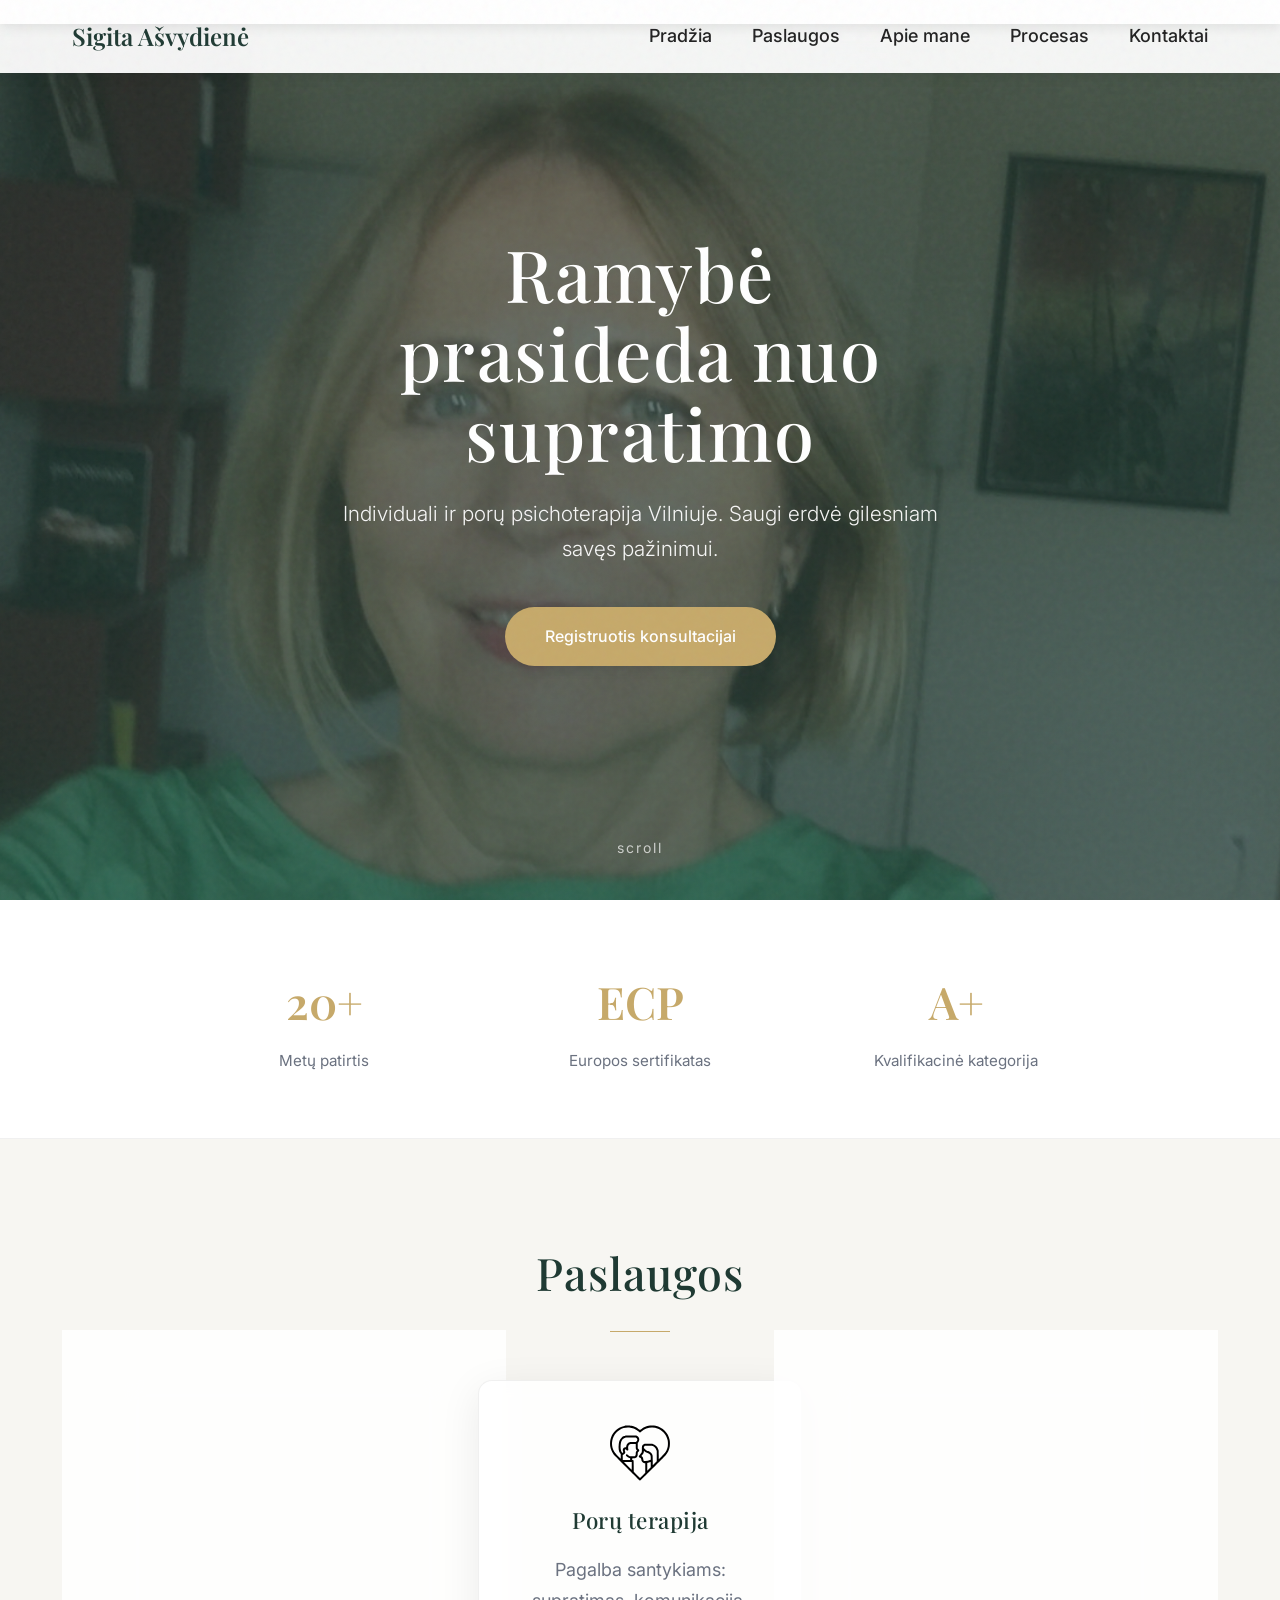
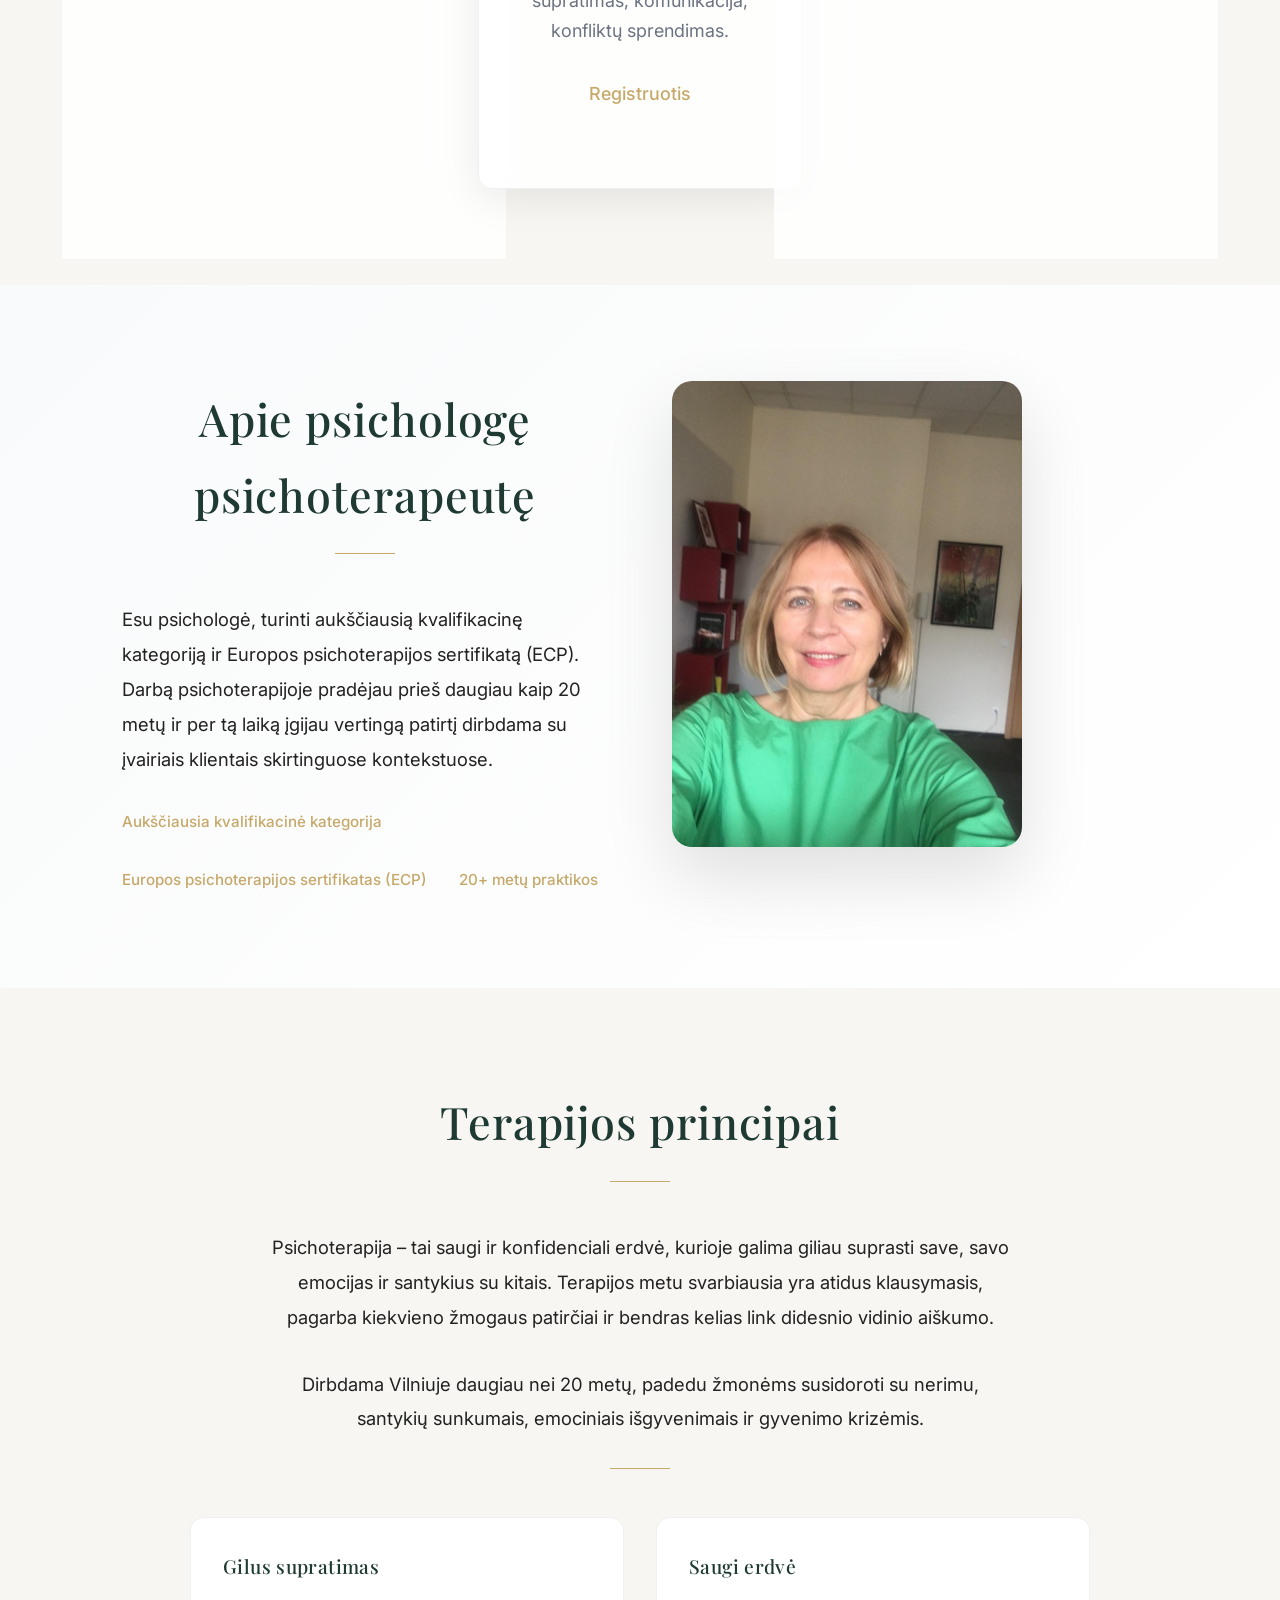
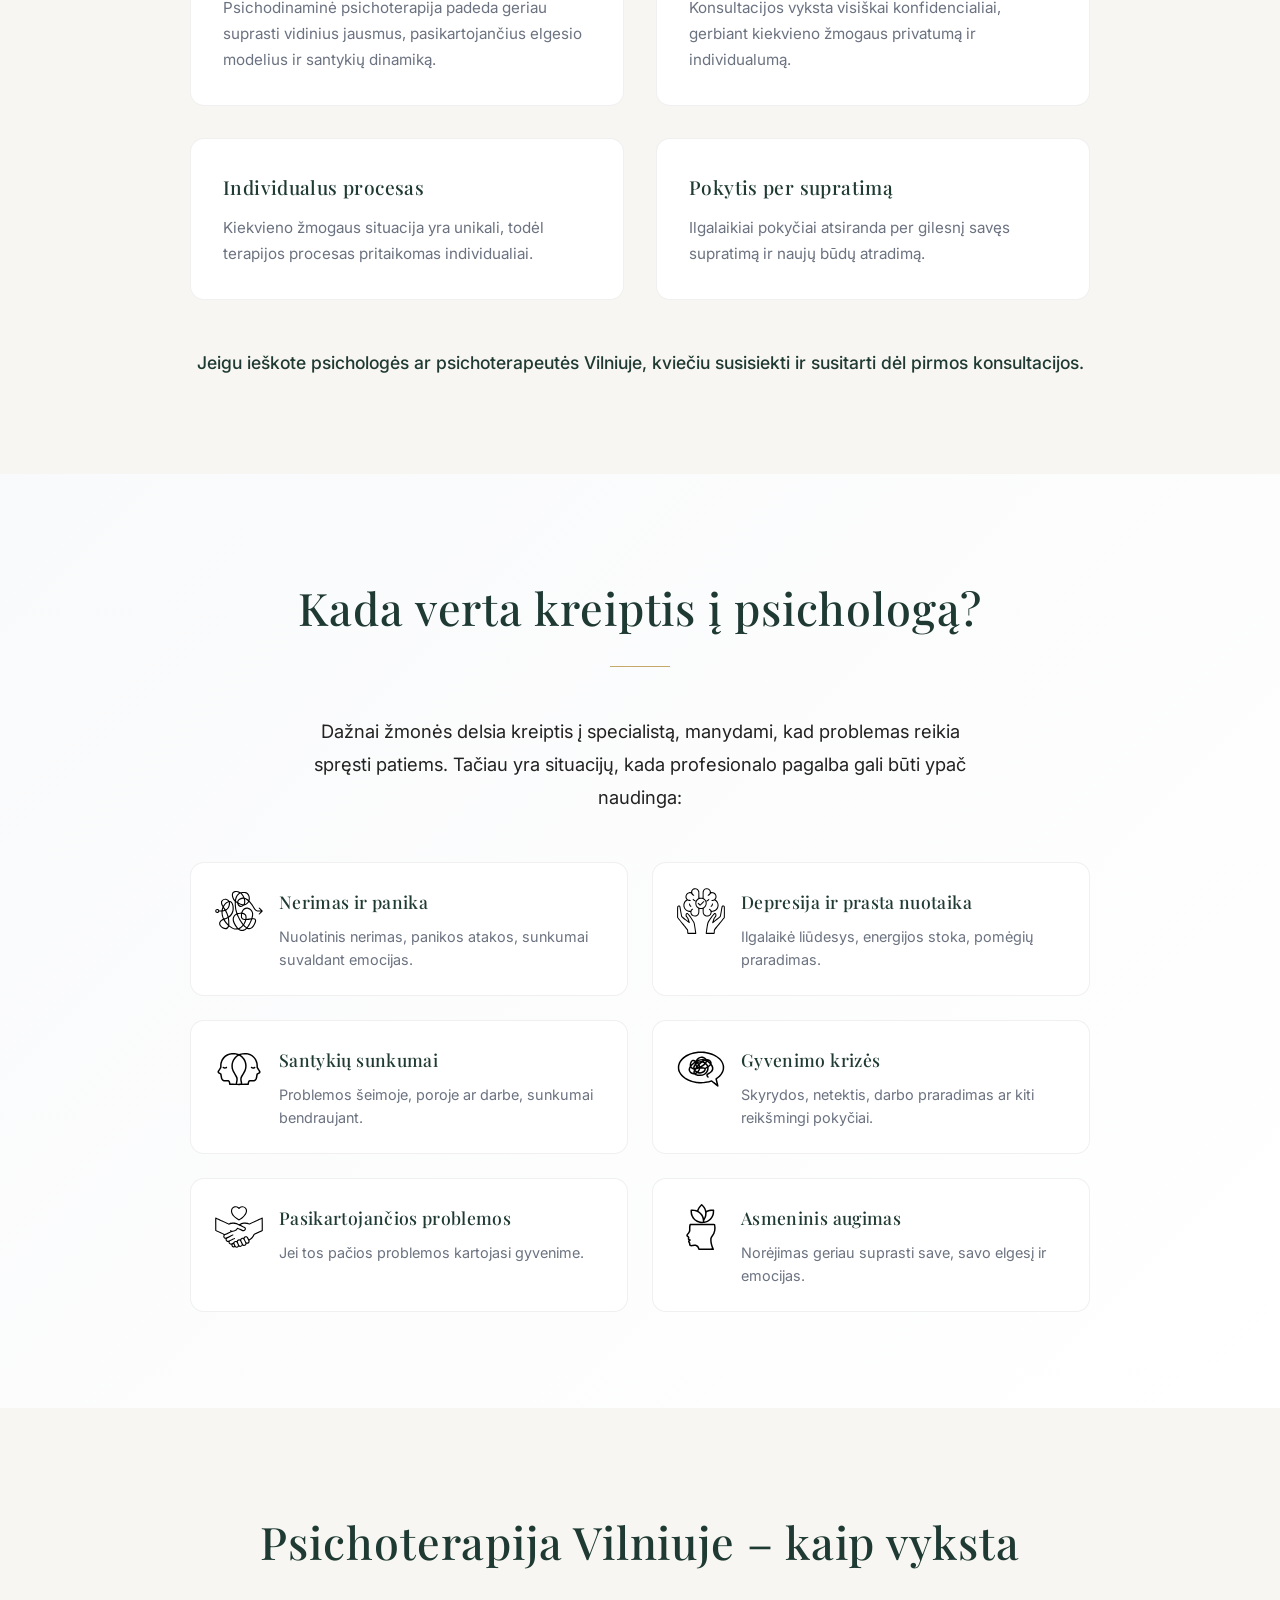
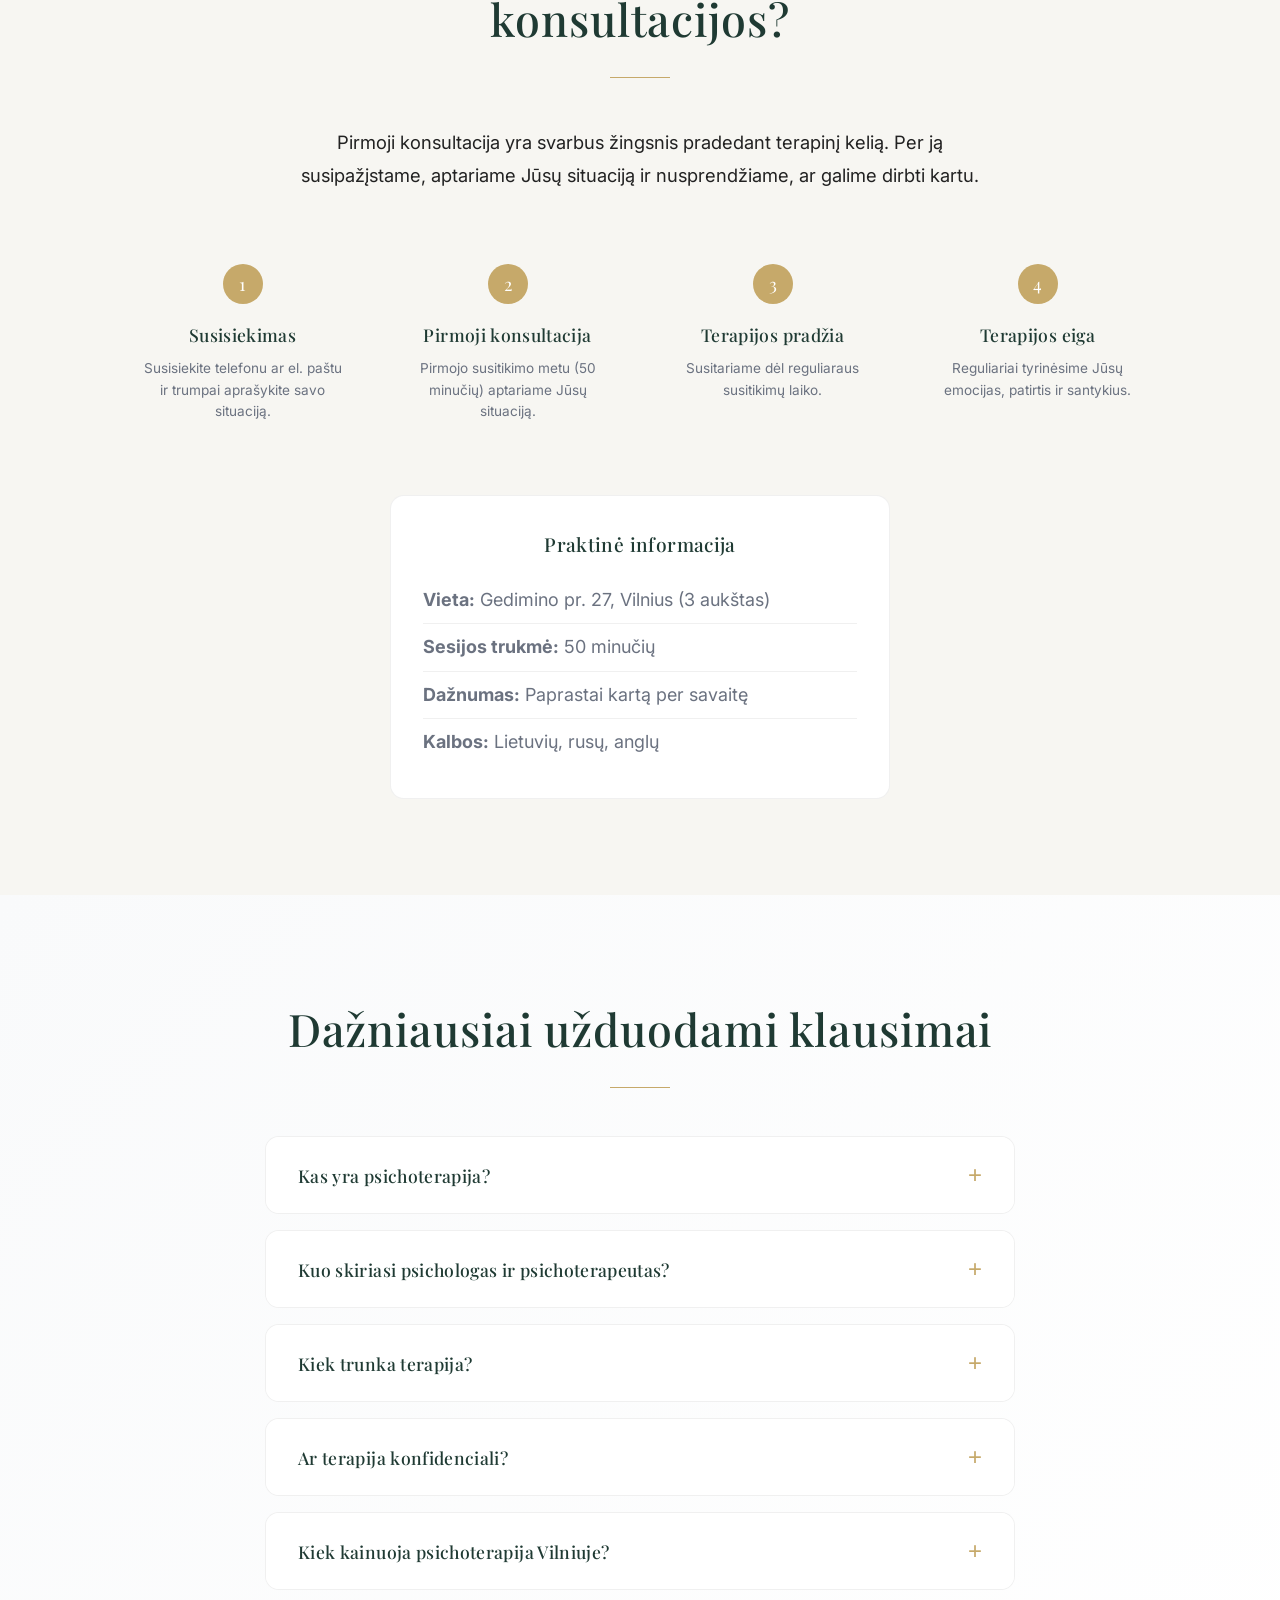
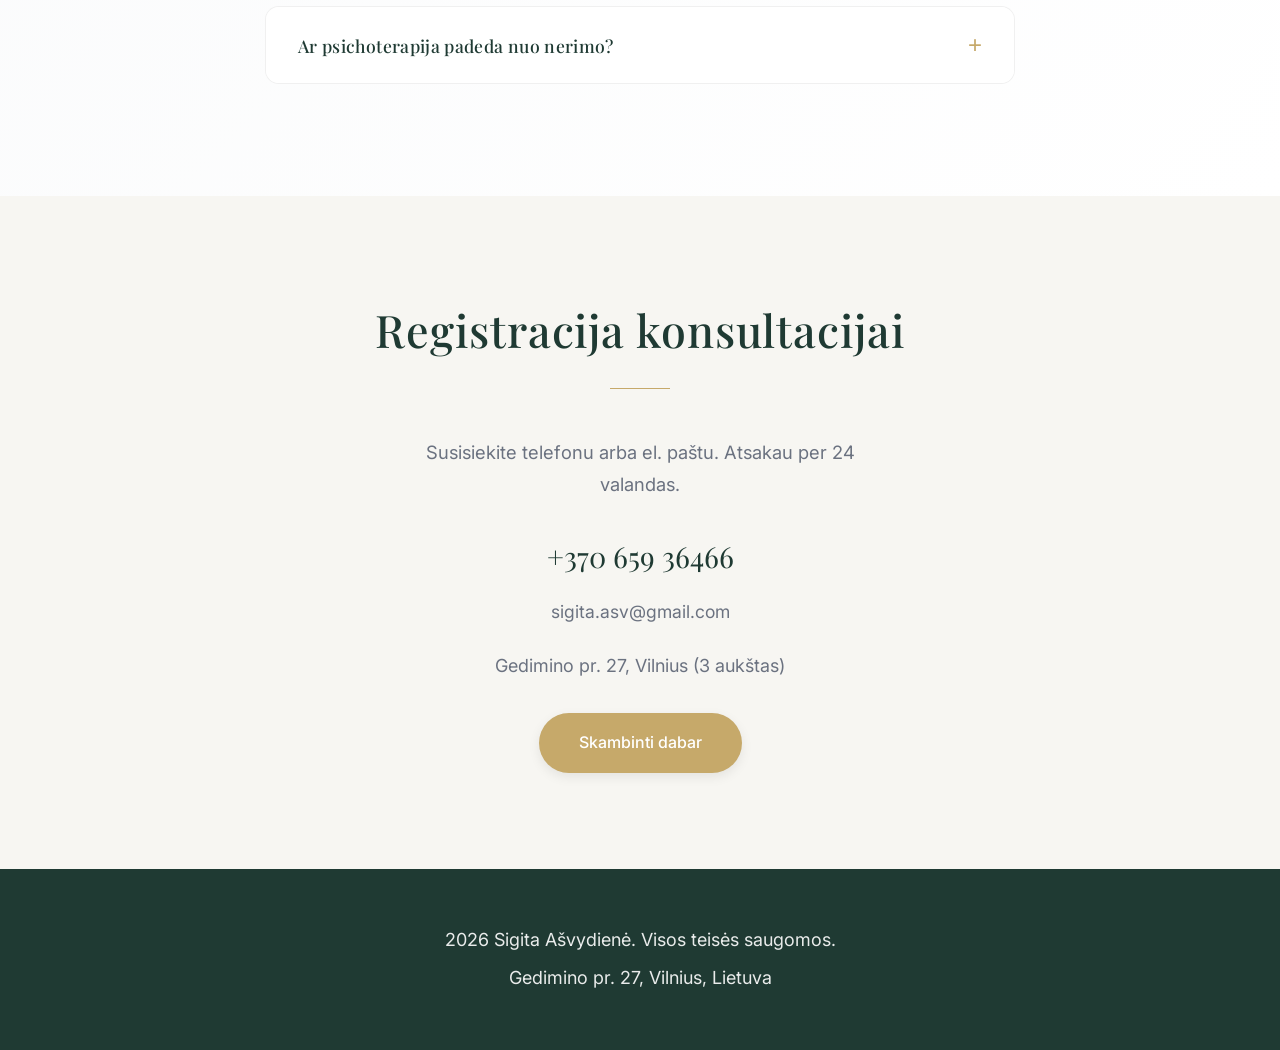
==== commit 182a46e0: "Update with luxury styles" ====
--- a/index.html
+++ b/index.html
@@ -11,10 +11,10 @@
   <meta property="og:description" content="Individuali ir porų psichoterapija Vilniuje. 20+ metų patirtis.">
   <meta property="og:type" content="website">
   <meta property="og:image" content="hero-image.jpg">
-  <link rel="stylesheet" href="styles.css">
   <link rel="preconnect" href="https://fonts.googleapis.com">
   <link rel="preconnect" href="https://fonts.gstatic.com" crossorigin>
   <link href="https://fonts.googleapis.com/css2?family=Playfair+Display:wght@400;500;600;700&family=Inter:wght@300;400;500;600&display=swap" rel="stylesheet">
+  <link rel="stylesheet" href="styles.css">
 </head>
 <body>
   <!-- Scroll Progress Bar -->
--- a/styles.css
+++ b/styles.css
@@ -181,6 +181,7 @@
   justify-content: center;
   text-align: center;
   overflow: hidden;
+  background: linear-gradient(135deg, #1F3A33 0%, #2a4f45 100%);
 }
 .hero-video { 
   position: absolute;
@@ -409,6 +410,7 @@
   height: 64px;
   display: block;
   margin: 0 auto 1rem;
+  object-fit: contain;
 }
 .service-card h3 {
   font-size: 1.4rem;
@@ -451,10 +453,11 @@
 }
 .about-image {
   width: 100%;
-  max-width: 420px;
+  max-width: 350px;
   height: auto;
   border-radius: 20px;
   box-shadow: var(--shadow-lg);
+  object-fit: cover;
 }
 
 /* Philosophy / Principles */
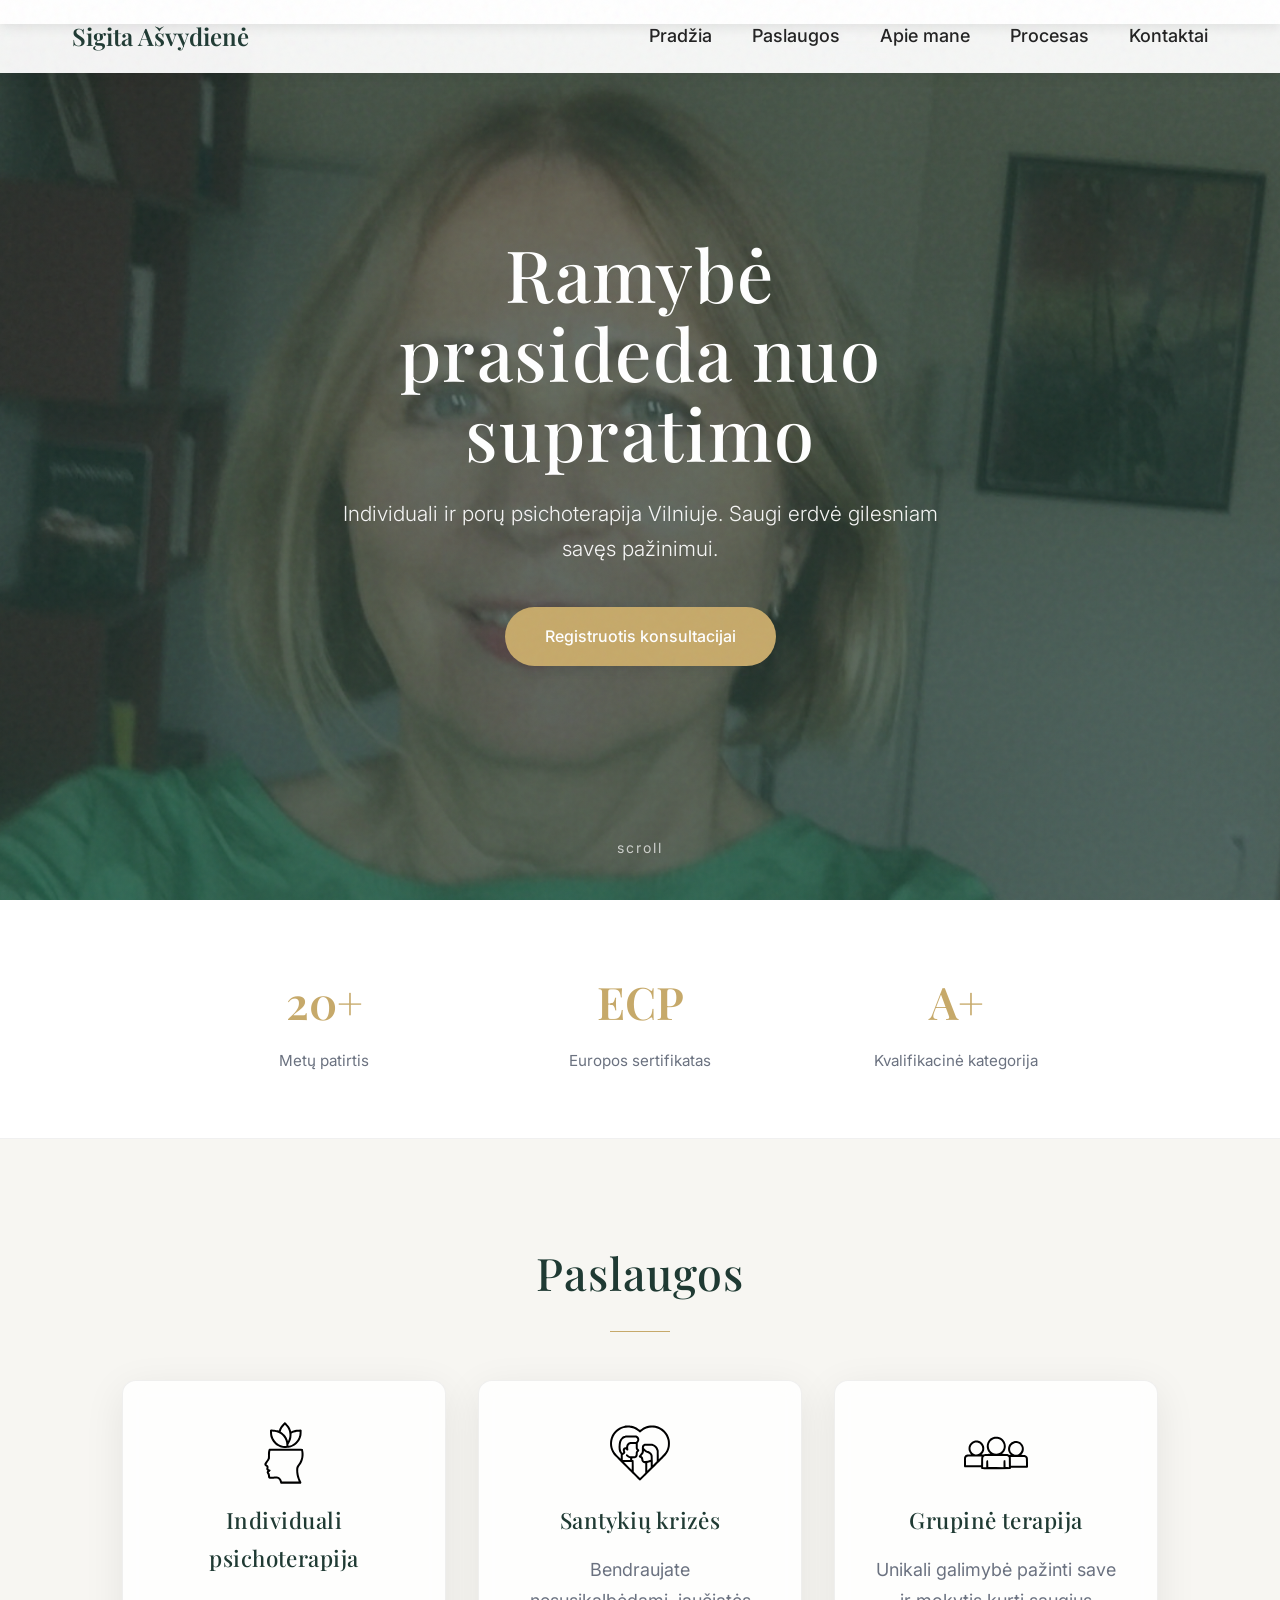
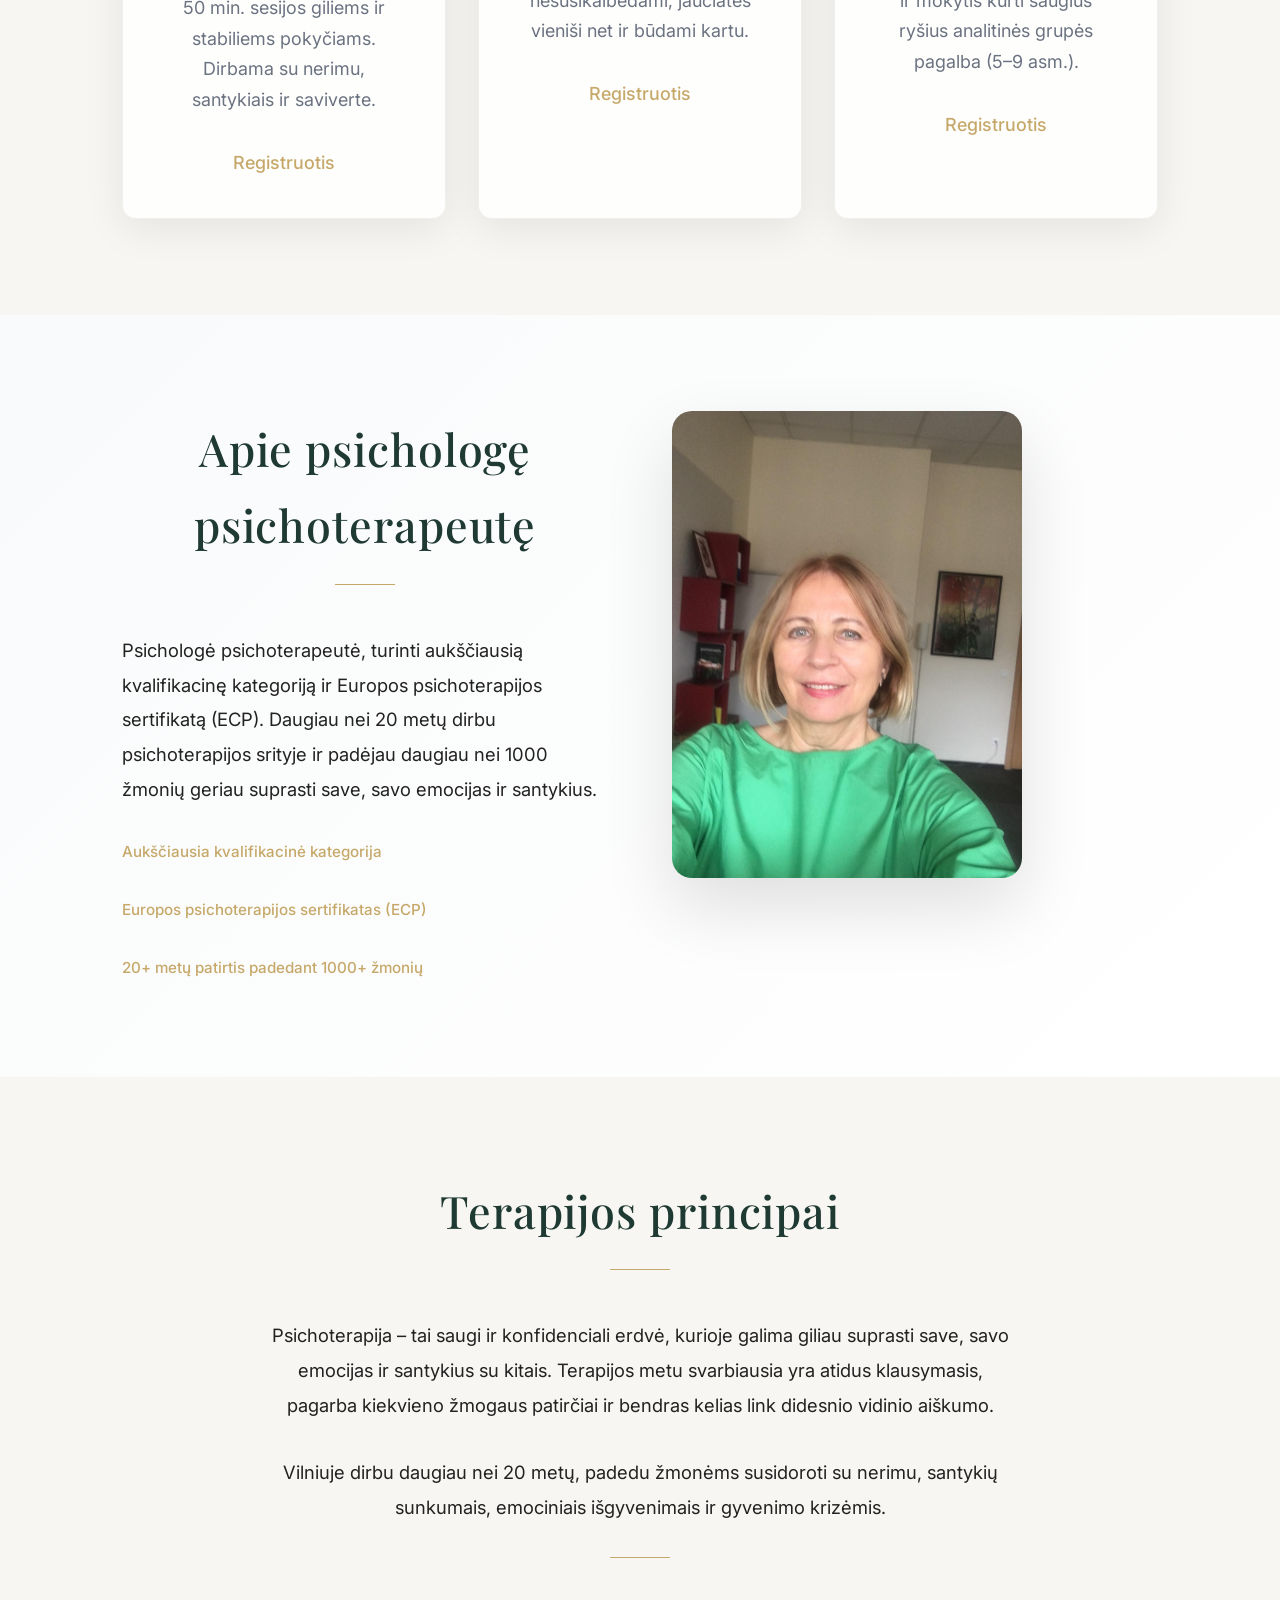
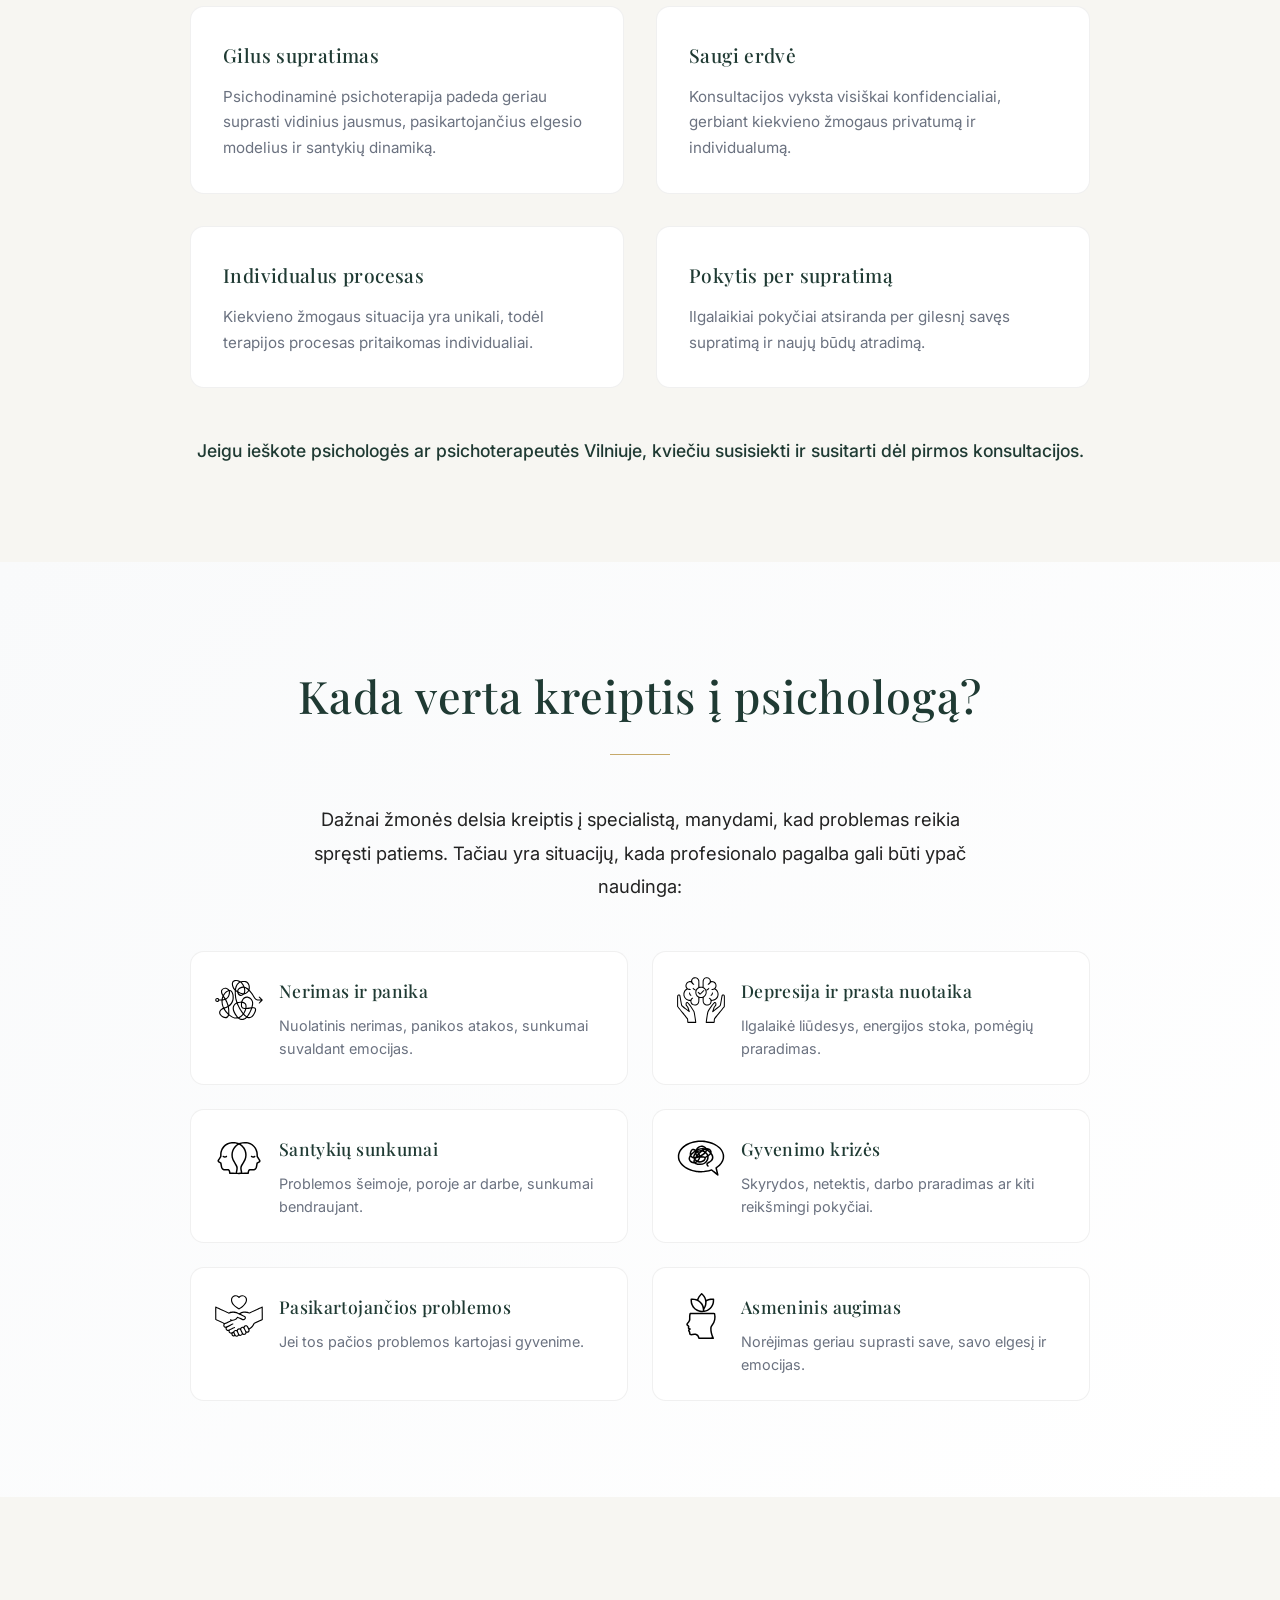
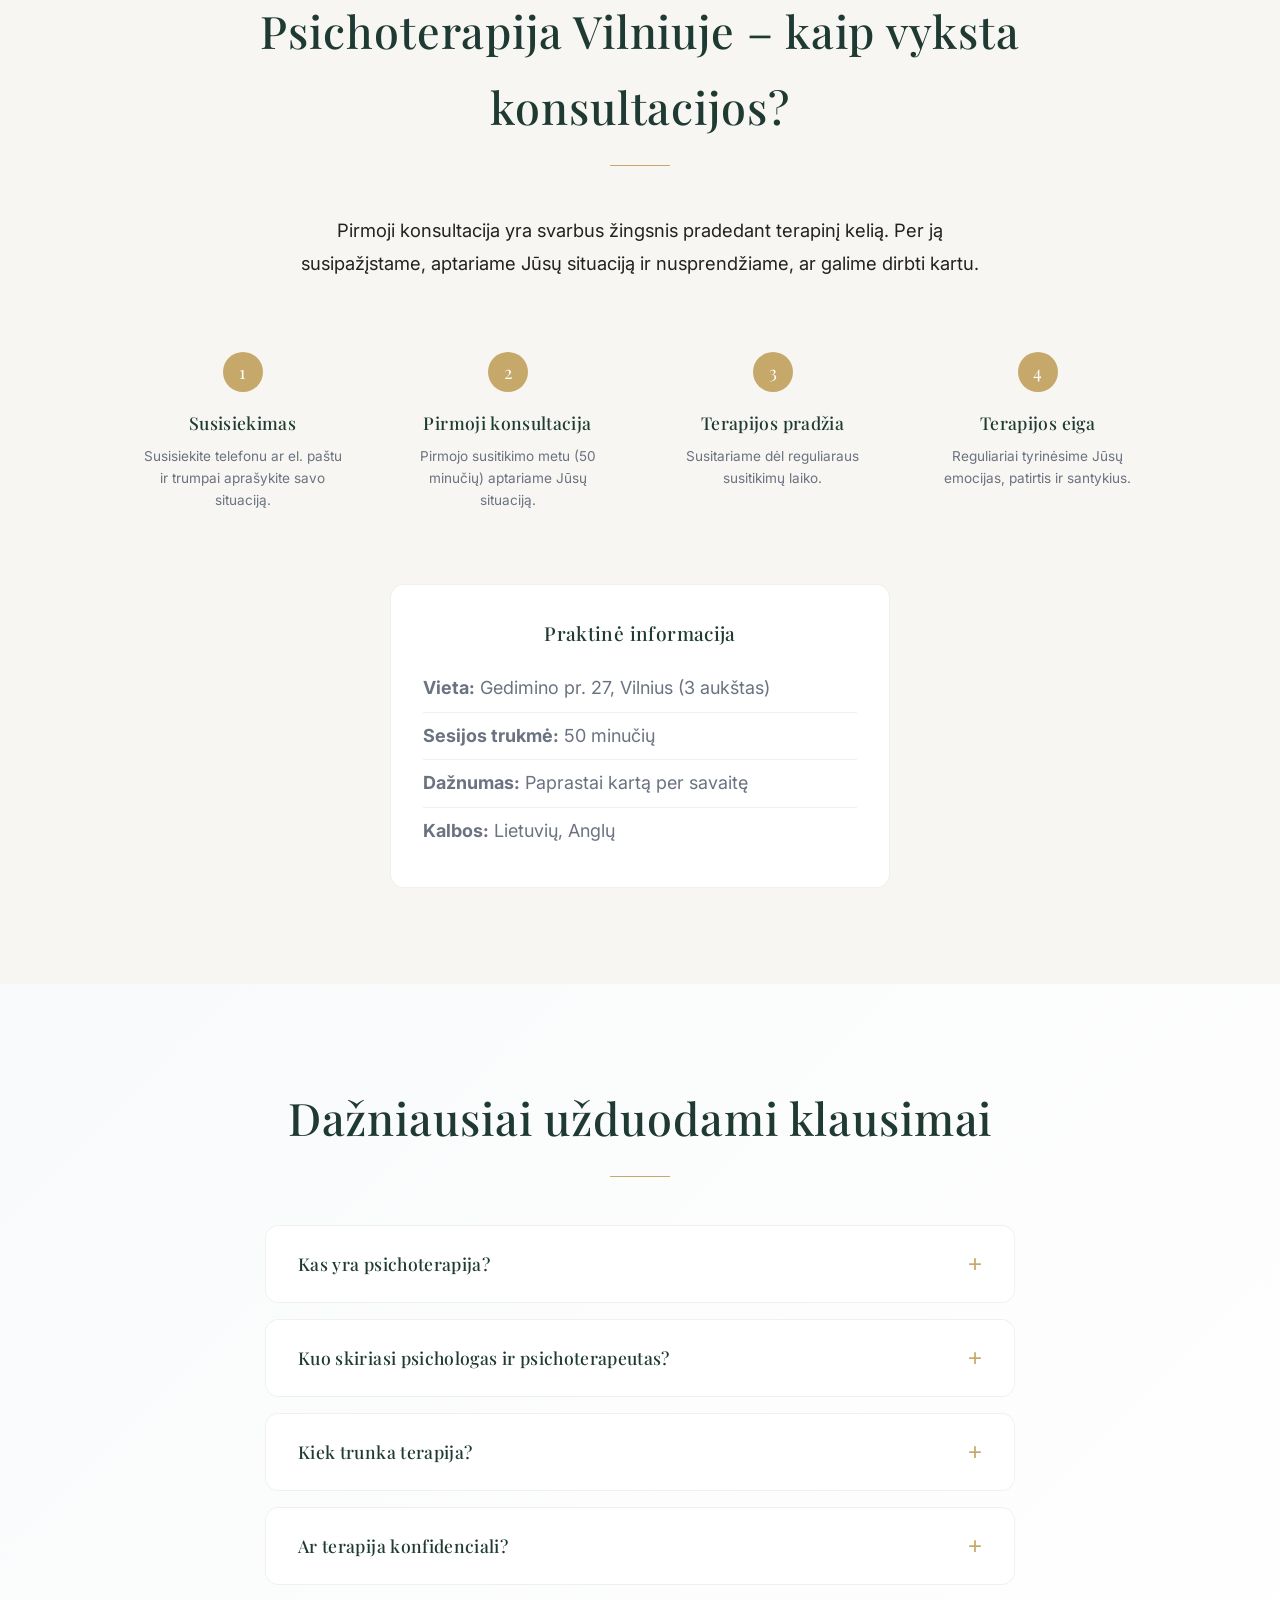
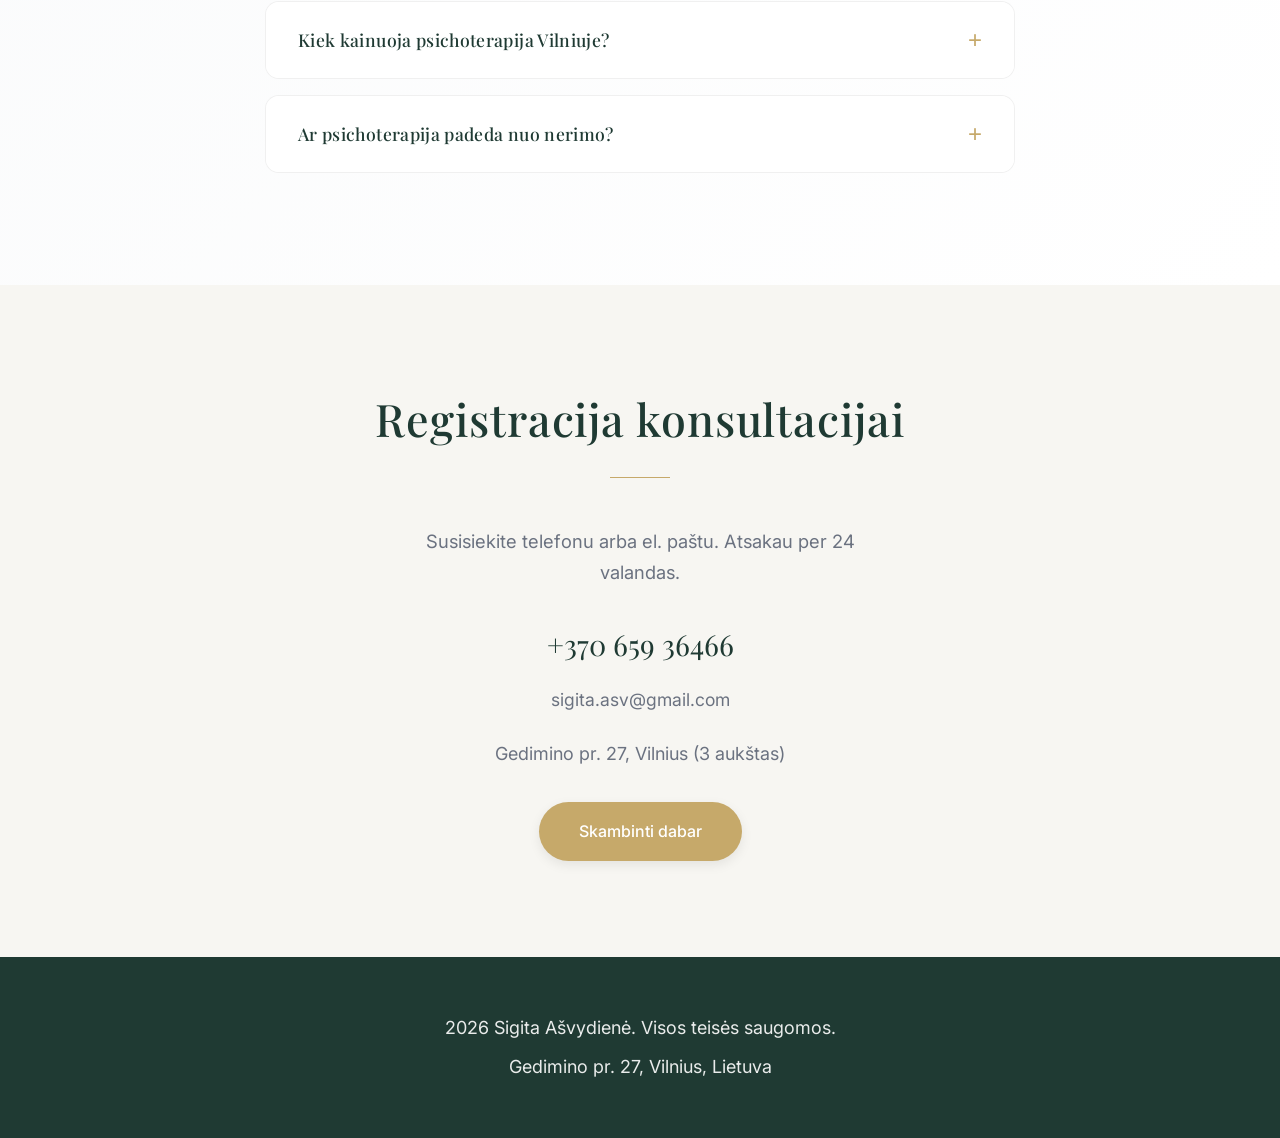
==== commit a55d17c4: "Fix text content" ====
--- a/index.html
+++ b/index.html
@@ -5,7 +5,7 @@
   <meta name="viewport" content="width=device-width, initial-scale=1.0">
   <meta name="robots" content="index, follow">
   <link rel="canonical" href="https://sigita.lt">
-  <title>Psichologė Vilniuje | Individuali ir Porų Psichoterapija – Sigita Ašvydienė</title>
+  <title>Psichologė Vilniuje – Individuali psichoterapija | Sigita Ašvydienė</title>
   <meta name="description" content="Psichologė psichoterapeutė Sigita Ašvydienė – individuali ir porų psichoterapija Vilniuje. 20+ metų patirtis, Europos psichoterapijos sertifikatas.">
   <meta property="og:title" content="Psichologė Vilniuje | Psichoterapija – Sigita Ašvydienė">
   <meta property="og:description" content="Individuali ir porų psichoterapija Vilniuje. 20+ metų patirtis.">
@@ -83,19 +83,19 @@
         <div class="service-card">
           <img src="individual-therapy.svg" alt="Individuali terapija" class="service-icon">
           <h3>Individuali psichoterapija</h3>
-          <p>Asmeninės konsultacijos, kuriose tyrinėjame Jūsų patirtį ir sunkumus.</p>
+          <p>50 min. sesijos giliems ir stabiliems pokyčiams. Dirbama su nerimu, santykiais ir saviverte.</p>
           <a href="#contact" class="btn-link">Registruotis</a>
         </div>
         <div class="service-card">
           <img src="couple-therapy.svg" alt="Porų terapija" class="service-icon">
-          <h3>Porų terapija</h3>
-          <p>Pagalba santykiams: supratimas, komunikacija, konfliktų sprendimas.</p>
+          <h3>Santykių krizės</h3>
+          <p>Bendraujate nesusikalbėdami, jaučiatės vieniši net ir būdami kartu.</p>
           <a href="#contact" class="btn-link">Registruotis</a>
         </div>
         <div class="service-card">
           <img src="group-therapy.svg" alt="Grupinė terapija" class="service-icon">
           <h3>Grupinė terapija</h3>
-          <p>Terapija grupėje: mokymasis iš kitų, saugus augimas, žmogiškos jungties patirtis.</p>
+          <p>Unikali galimybė pažinti save ir mokytis kurti saugius ryšius analitinės grupės pagalba (5–9 asm.).</p>
           <a href="#contact" class="btn-link">Registruotis</a>
         </div>
       </div>
@@ -107,11 +107,16 @@
     <div class="container grid-2">
       <div class="about-text">
         <h2 class="section-title">Apie psichologę psichoterapeutę</h2>
-        <p>Esu psichologė, turinti aukščiausią kvalifikacinę kategoriją ir Europos psichoterapijos sertifikatą (ECP). Darbą psichoterapijoje pradėjau prieš daugiau kaip 20 metų ir per tą laiką įgijau vertingą patirtį dirbdama su įvairiais klientais skirtinguose kontekstuose.</p>
+        <p>
+          Psichologė psichoterapeutė, turinti aukščiausią kvalifikacinę kategoriją ir
+          Europos psichoterapijos sertifikatą (ECP).
+          Daugiau nei 20 metų dirbu psichoterapijos srityje ir padėjau daugiau nei
+          1000 žmonių geriau suprasti save, savo emocijas ir santykius.
+        </p>
         <div class="credentials-mini">
           <span>Aukščiausia kvalifikacinė kategorija</span>
           <span>Europos psichoterapijos sertifikatas (ECP)</span>
-          <span>20+ metų praktikos</span>
+          <span>20+ metų patirtis padedant 1000+ žmonių</span>
         </div>
       </div>
       <div class="about-visual">
@@ -125,7 +130,7 @@
     <div class="container">
       <h2 class="section-title">Terapijos principai</h2>
       <p class="philosophy-intro">Psichoterapija – tai saugi ir konfidenciali erdvė, kurioje galima giliau suprasti save, savo emocijas ir santykius su kitais. Terapijos metu svarbiausia yra atidus klausymasis, pagarba kiekvieno žmogaus patirčiai ir bendras kelias link didesnio vidinio aiškumo.</p>
-      <p class="philosophy-intro">Dirbdama Vilniuje daugiau nei 20 metų, padedu žmonėms susidoroti su nerimu, santykių sunkumais, emociniais išgyvenimais ir gyvenimo krizėmis.</p>
+      <p class="philosophy-intro">Vilniuje dirbu daugiau nei 20 metų, padedu žmonėms susidoroti su nerimu, santykių sunkumais, emociniais išgyvenimais ir gyvenimo krizėmis.</p>
       
       <div class="divider"></div>
       
@@ -240,7 +245,7 @@
           <li><strong>Vieta:</strong> Gedimino pr. 27, Vilnius (3 aukštas)</li>
           <li><strong>Sesijos trukmė:</strong> 50 minučių</li>
           <li><strong>Dažnumas:</strong> Paprastai kartą per savaitę</li>
-          <li><strong>Kalbos:</strong> Lietuvių, rusų, anglų</li>
+          <li><strong>Kalbos:</strong> Lietuvių, Anglų</li>
         </ul>
       </div>
     </div>
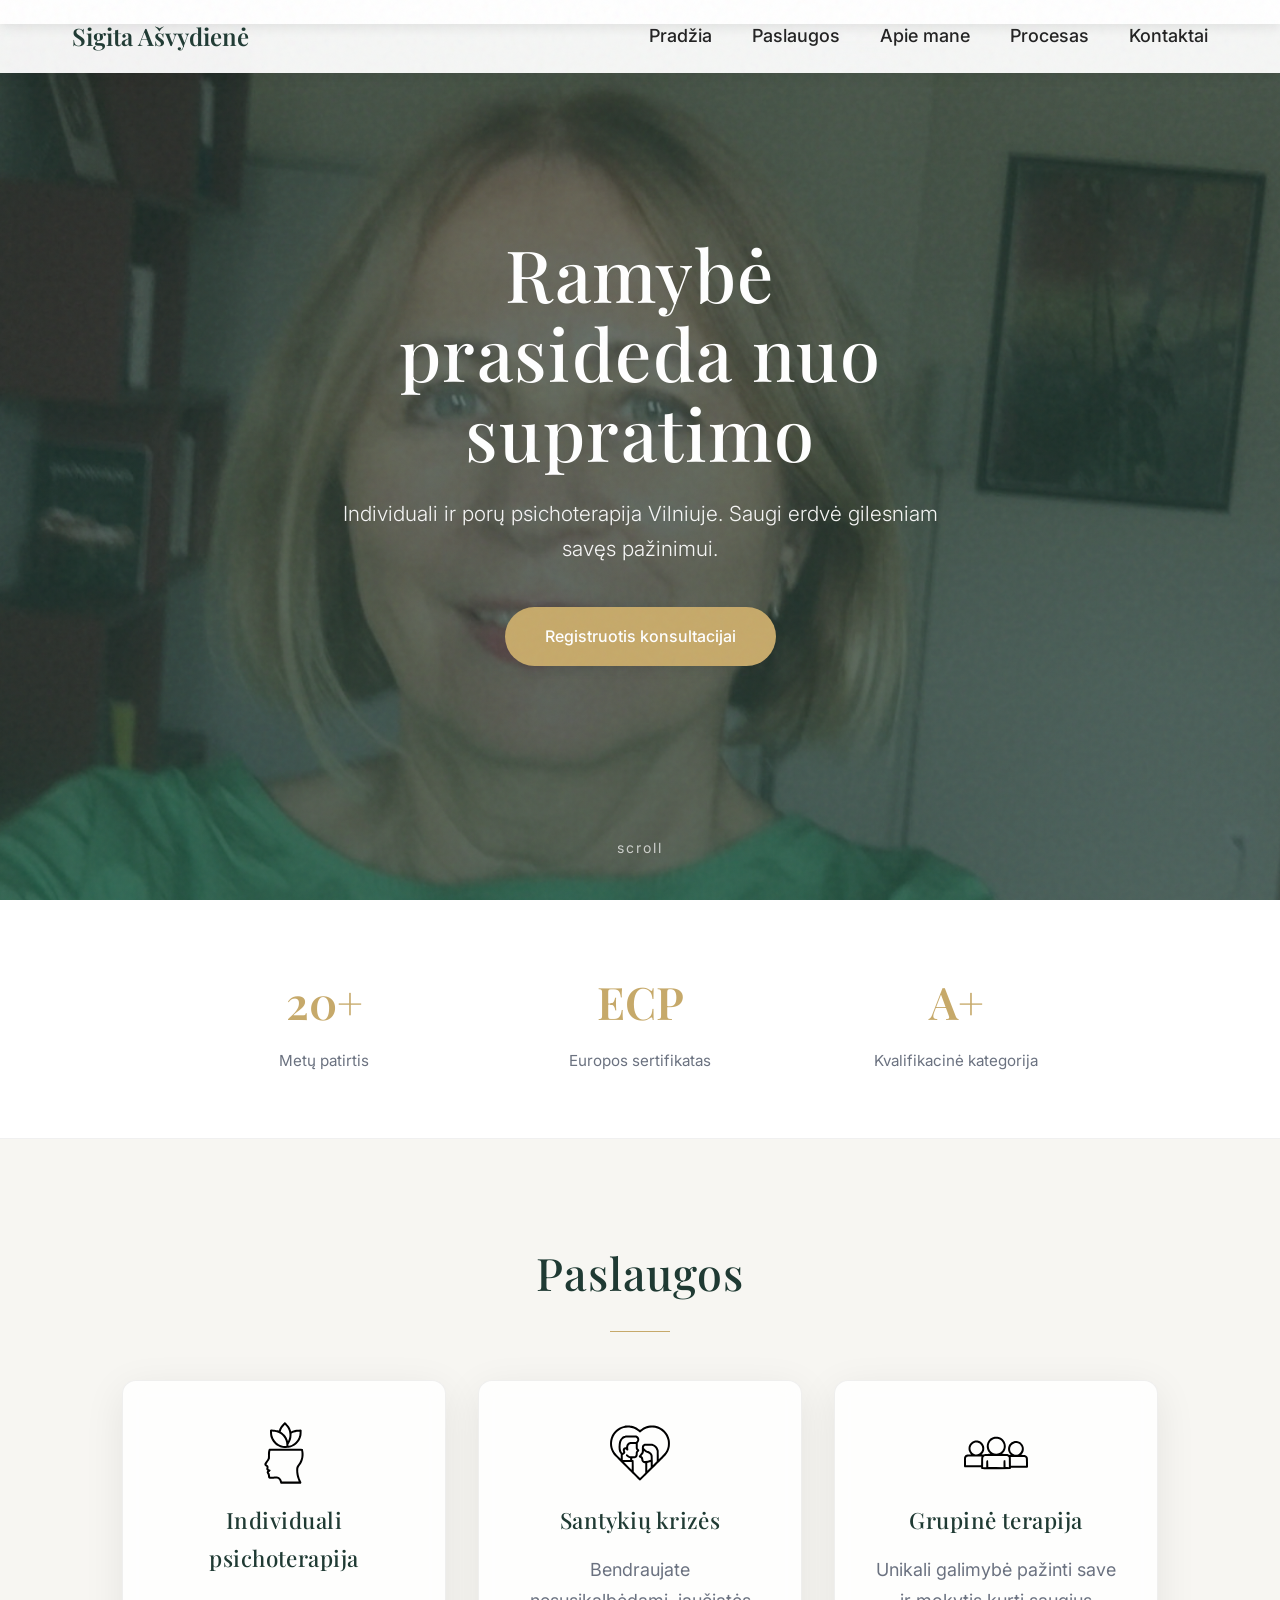
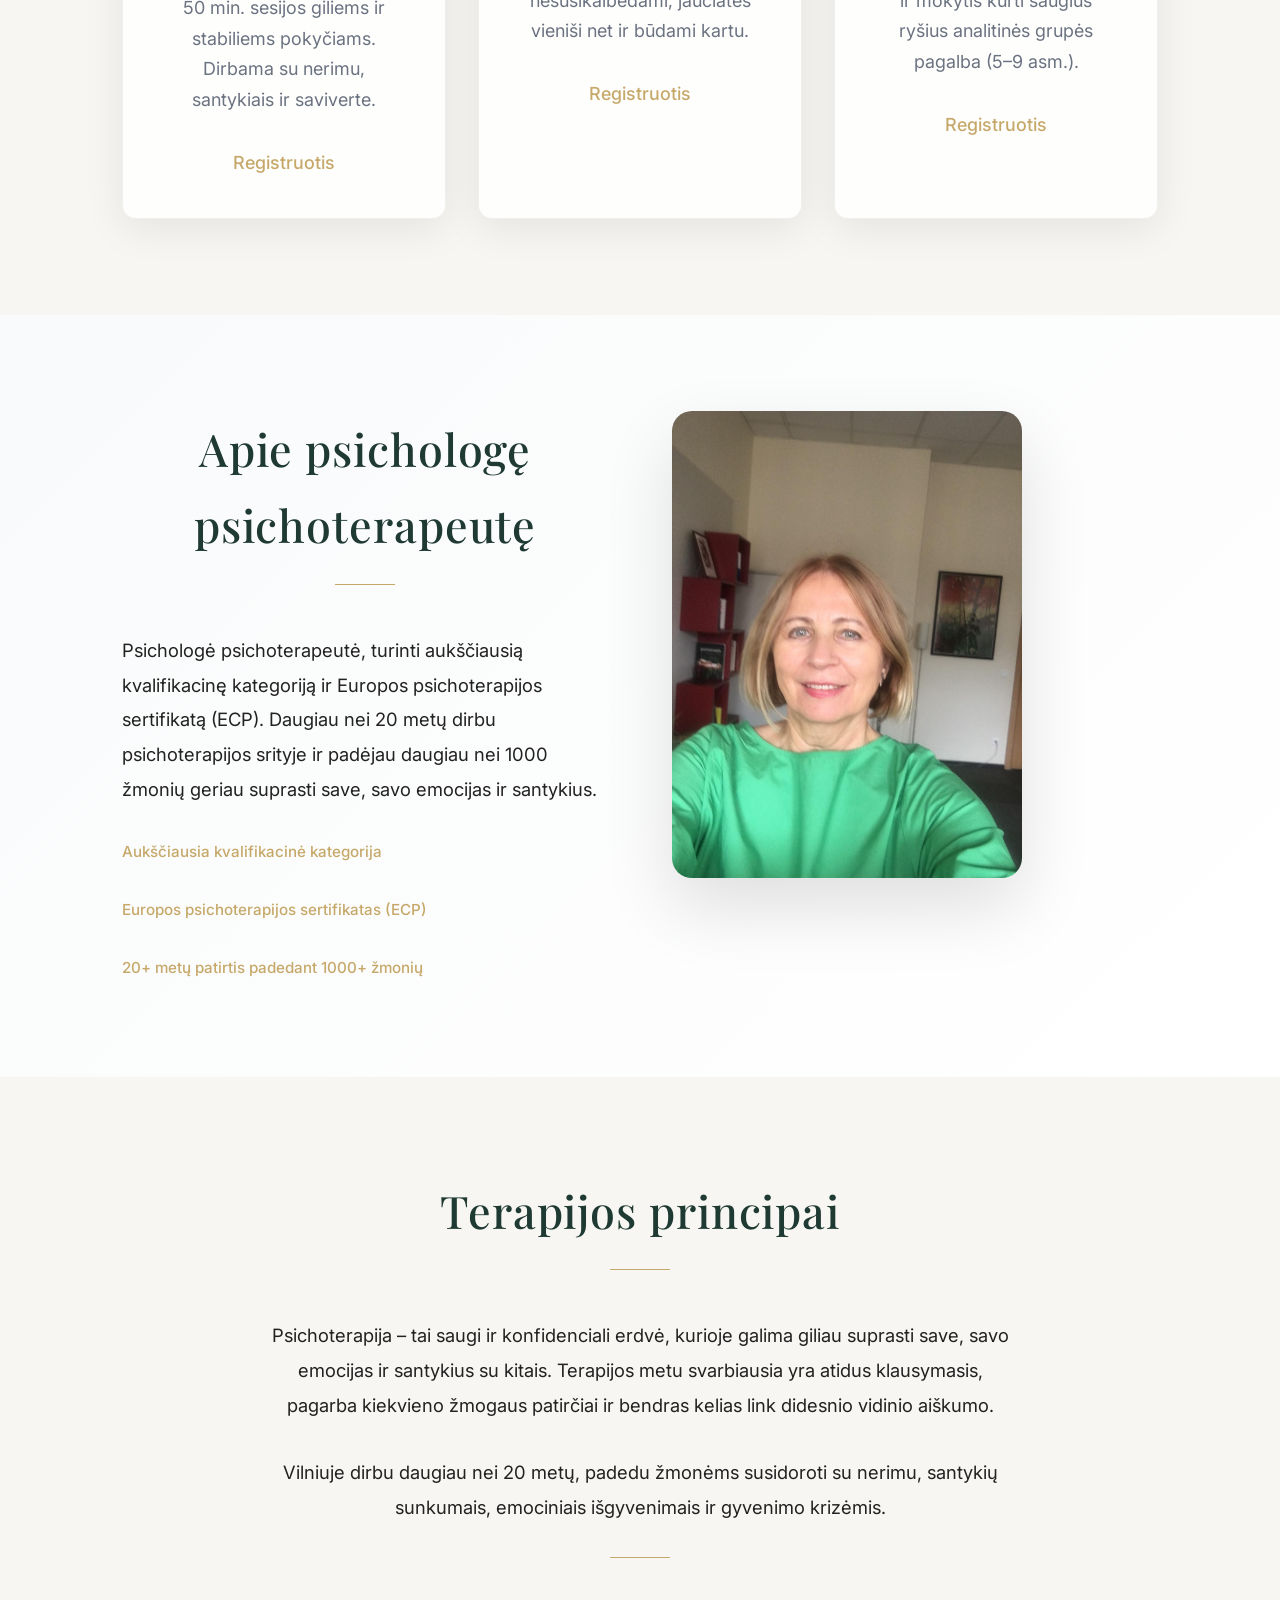
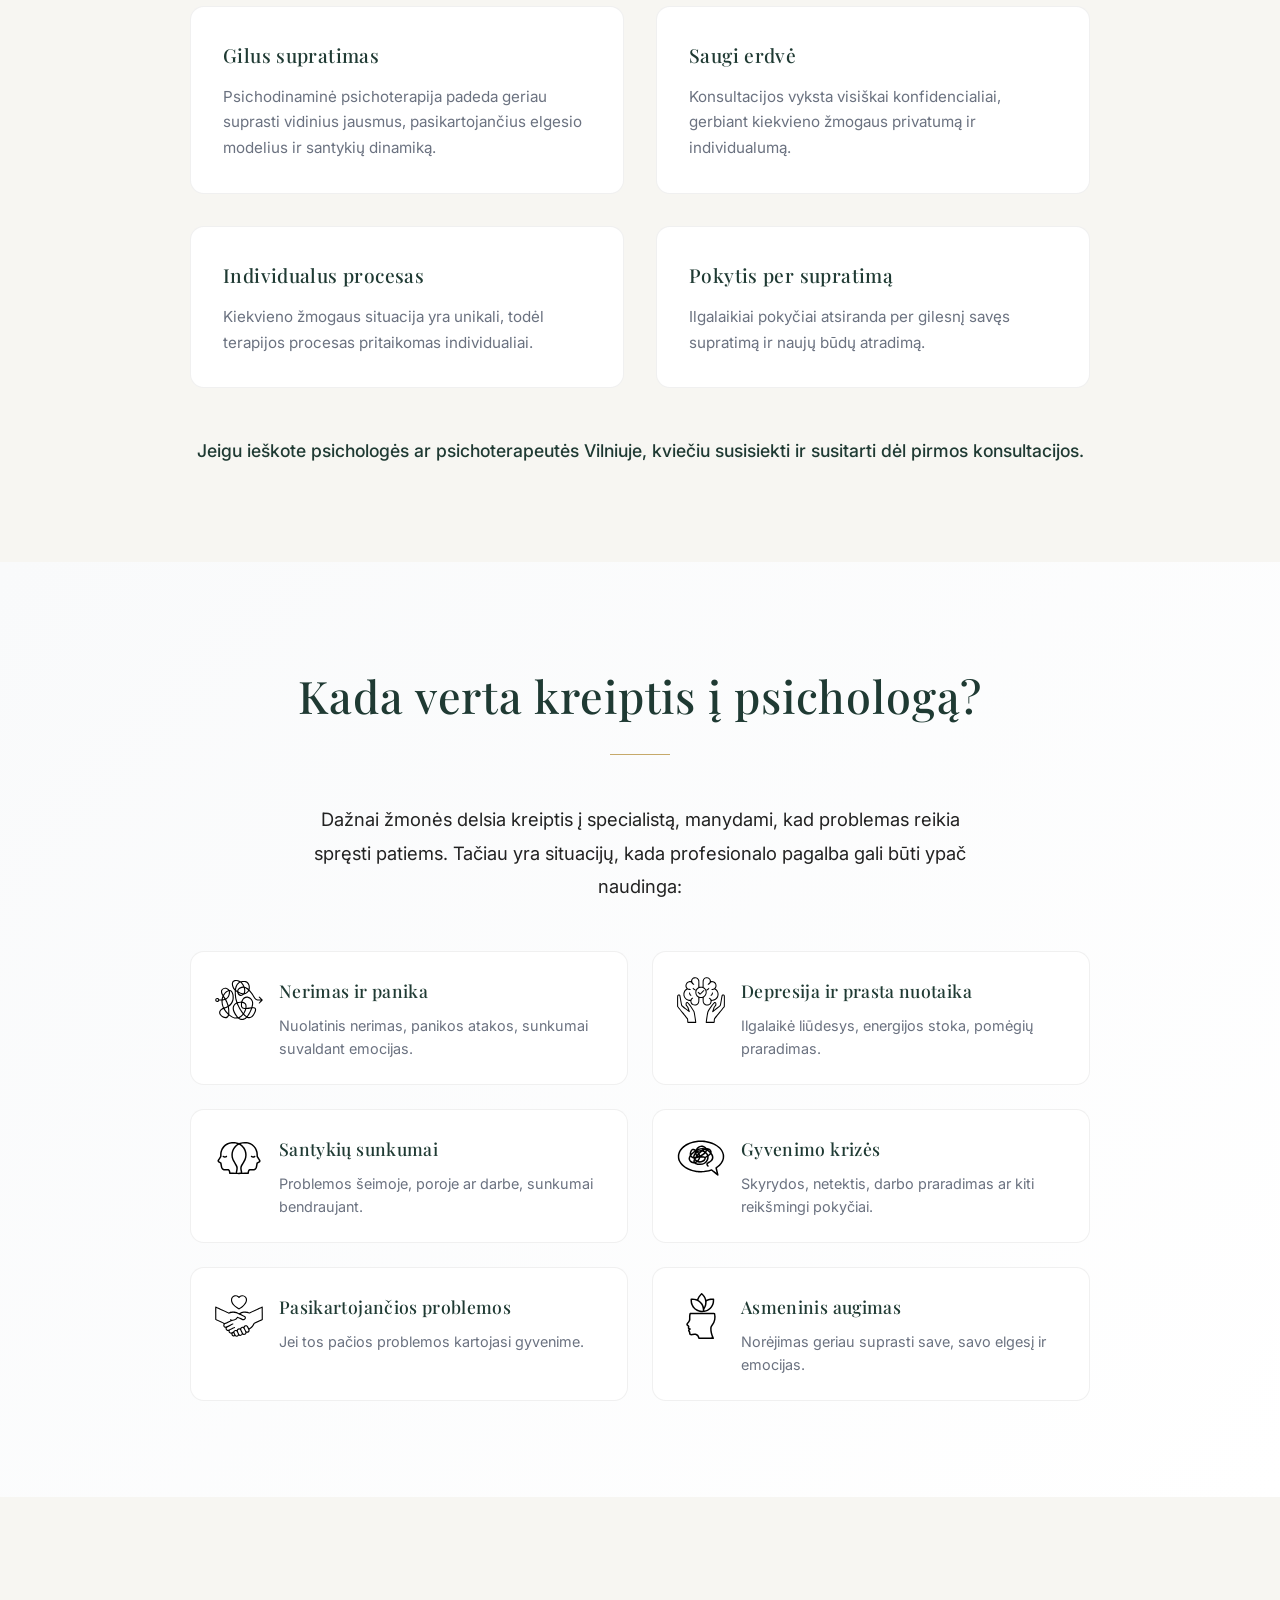
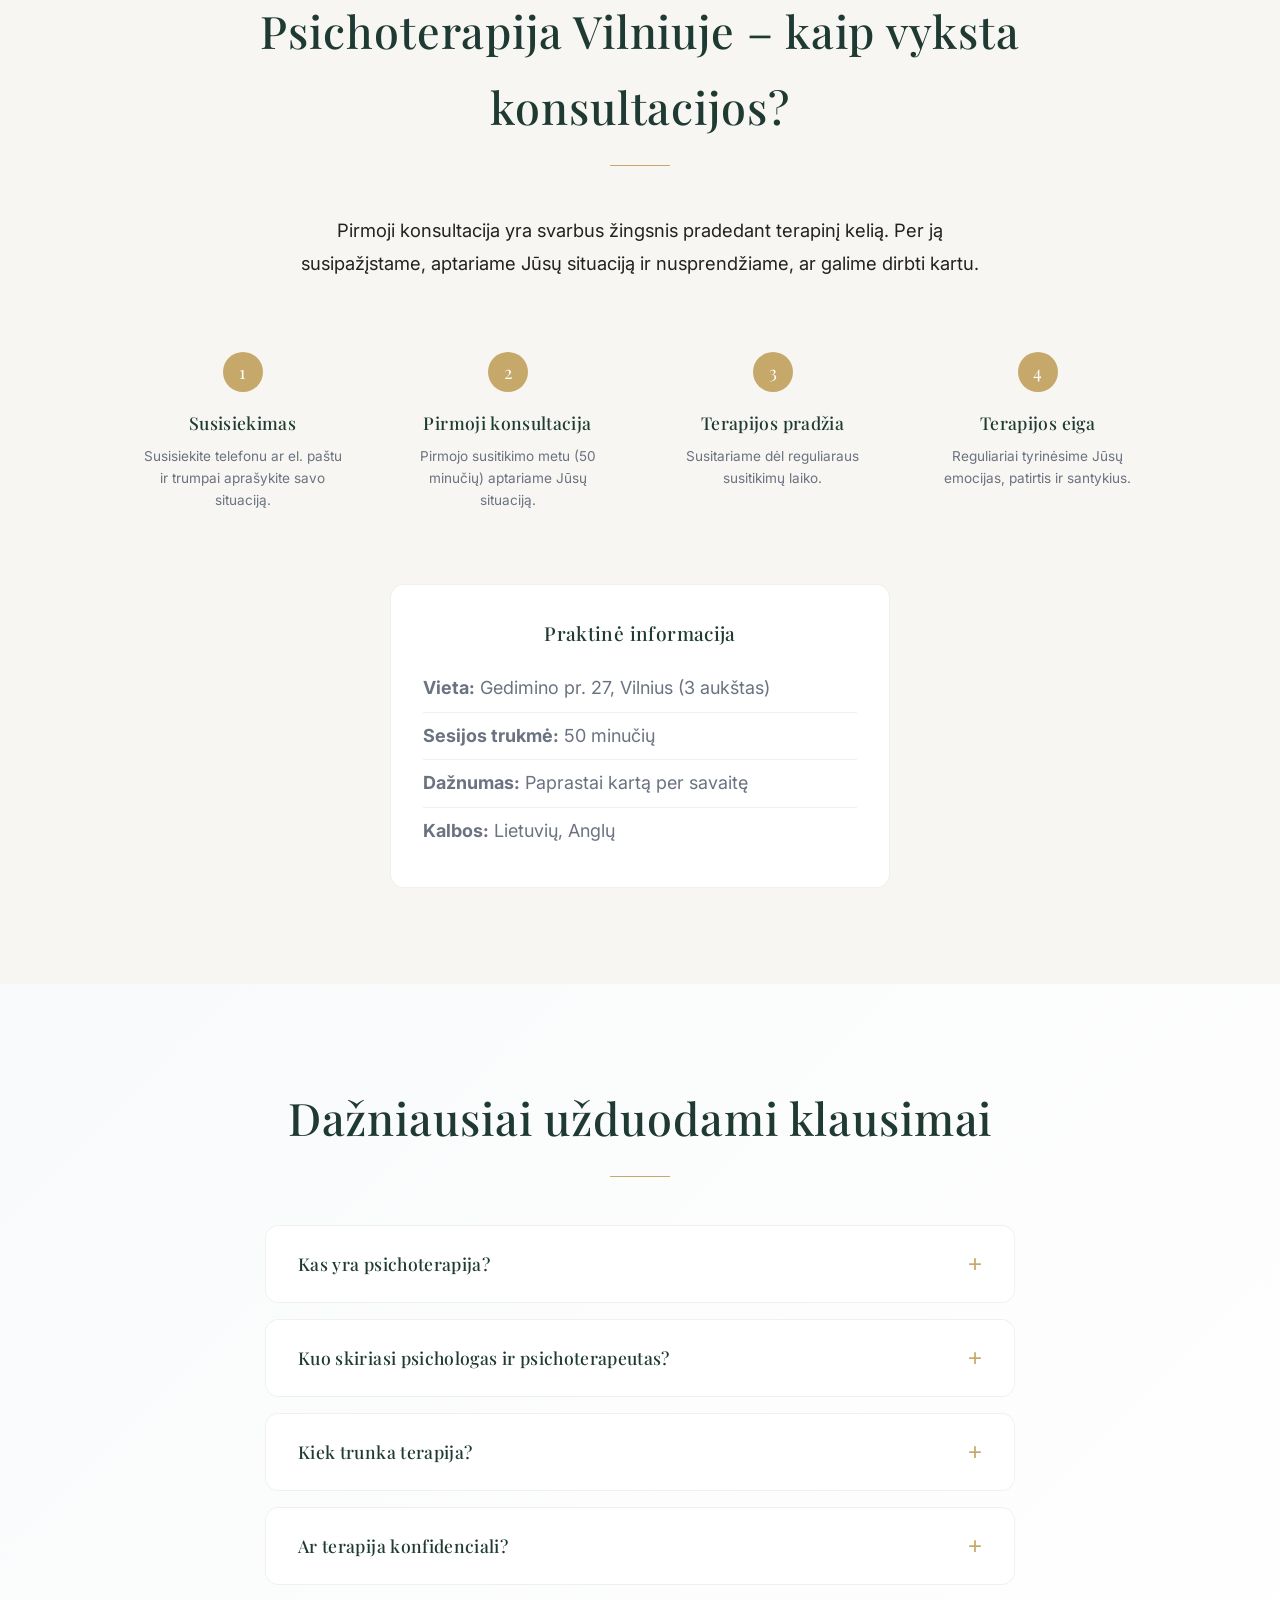
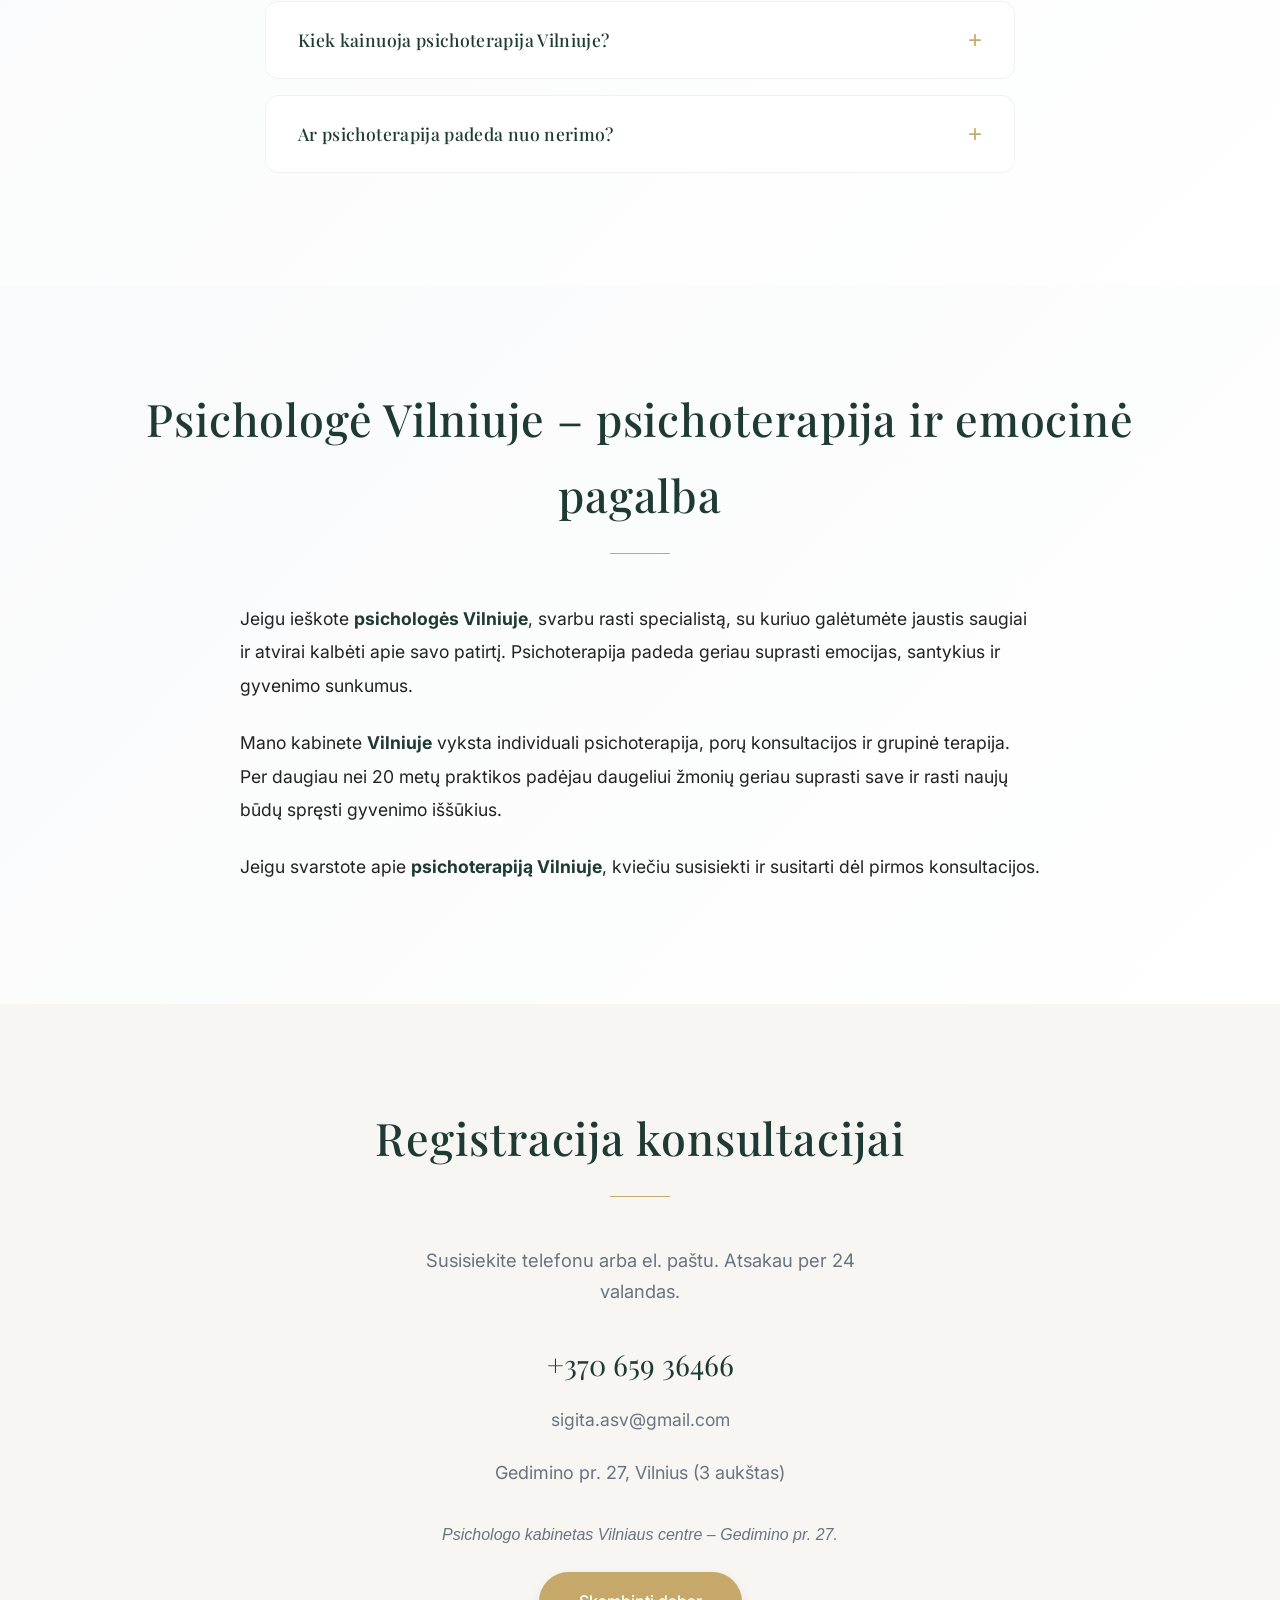
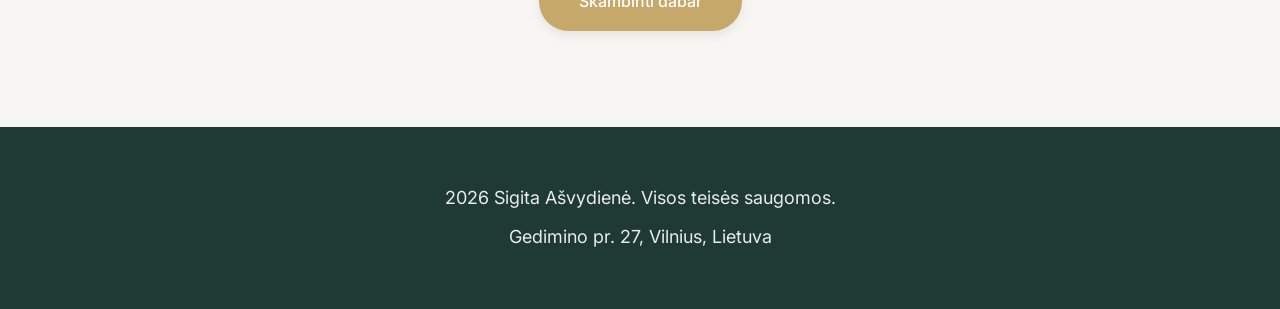
==== commit 814f8990: "Add SEO authority section and improve alt text" ====
--- a/index.html
+++ b/index.html
@@ -81,19 +81,19 @@
       <h2 class="section-title">Paslaugos</h2>
       <div class="service-grid">
         <div class="service-card">
-          <img src="individual-therapy.svg" alt="Individuali terapija" class="service-icon">
+          <img src="individual-therapy.svg" alt="Individuali psichoterapija Vilniuje" class="service-icon">
           <h3>Individuali psichoterapija</h3>
           <p>50 min. sesijos giliems ir stabiliems pokyčiams. Dirbama su nerimu, santykiais ir saviverte.</p>
           <a href="#contact" class="btn-link">Registruotis</a>
         </div>
         <div class="service-card">
-          <img src="couple-therapy.svg" alt="Porų terapija" class="service-icon">
+          <img src="couple-therapy.svg" alt="Porų terapija Santykių krizės Vilniuje" class="service-icon">
           <h3>Santykių krizės</h3>
           <p>Bendraujate nesusikalbėdami, jaučiatės vieniši net ir būdami kartu.</p>
           <a href="#contact" class="btn-link">Registruotis</a>
         </div>
         <div class="service-card">
-          <img src="group-therapy.svg" alt="Grupinė terapija" class="service-icon">
+          <img src="group-therapy.svg" alt="Grupinė terapija Vilniuje" class="service-icon">
           <h3>Grupinė terapija</h3>
           <p>Unikali galimybė pažinti save ir mokytis kurti saugius ryšius analitinės grupės pagalba (5–9 asm.).</p>
           <a href="#contact" class="btn-link">Registruotis</a>
@@ -120,7 +120,7 @@
         </div>
       </div>
       <div class="about-visual">
-        <img src="sigita-headshot.jpg" alt="Sigita Ašvydienė" class="about-image">
+        <img src="sigita-headshot.jpg" alt="Psichologė psichoterapeutė Sigita Ašvydienė Vilniuje" class="about-image">
       </div>
     </div>
   </section>
@@ -165,42 +165,42 @@
       
       <div class="when-to-contact-list">
         <div class="when-item">
-          <img src="anxiety.svg" alt="Nerimas" class="when-icon">
+          <img src="anxiety.svg" alt="Nerimas ir panika psichoterapija" class="when-icon">
           <div>
             <h3>Nerimas ir panika</h3>
             <p>Nuolatinis nerimas, panikos atakos, sunkumai suvaldant emocijas.</p>
           </div>
         </div>
         <div class="when-item">
-          <img src="depressions.svg" alt="Depresija" class="when-icon">
+          <img src="depressions.svg" alt="Depresija ir prasta nuotaika" class="when-icon">
           <div>
             <h3>Depresija ir prasta nuotaika</h3>
             <p>Ilgalaikė liūdesys, energijos stoka, pomėgių praradimas.</p>
           </div>
         </div>
         <div class="when-item">
-          <img src="relationship.svg" alt="Santykiai" class="when-icon">
+          <img src="relationship.svg" alt="Santykių sunkumai psichologas" class="when-icon">
           <div>
             <h3>Santykių sunkumai</h3>
             <p>Problemos šeimoje, poroje ar darbe, sunkumai bendraujant.</p>
           </div>
         </div>
         <div class="when-item">
-          <img src="stress-and-anxiety.svg" alt="Stresas" class="when-icon">
+          <img src="stress-and-anxiety.svg" alt="Gyvenimo krizės stresas" class="when-icon">
           <div>
             <h3>Gyvenimo krizės</h3>
             <p>Skyrydos, netektis, darbo praradimas ar kiti reikšmingi pokyčiai.</p>
           </div>
         </div>
         <div class="when-item">
-          <img src="handshake.svg" alt="Sprendimas" class="when-icon">
+          <img src="handshake.svg" alt="Psichologo konsultacija sprendimas" class="when-icon">
           <div>
             <h3>Pasikartojančios problemos</h3>
             <p>Jei tos pačios problemos kartojasi gyvenime.</p>
           </div>
         </div>
         <div class="when-item">
-          <img src="individual-therapy.svg" alt="Augimas" class="when-icon">
+          <img src="individual-therapy.svg" alt="Asmeninis augimas psichoterapija" class="when-icon">
           <div>
             <h3>Asmeninis augimas</h3>
             <p>Norėjimas geriau suprasti save, savo elgesį ir emocijas.</p>
@@ -312,6 +312,29 @@
     </div>
   </section>
 
+  <!-- SEO Authority Section -->
+  <section class="seo-authority story-section">
+    <div class="container">
+      <h2 class="section-title">Psichologė Vilniuje – psichoterapija ir emocinė pagalba</h2>
+      <p>
+        Jeigu ieškote <strong>psichologės Vilniuje</strong>, svarbu rasti specialistą,
+        su kuriuo galėtumėte jaustis saugiai ir atvirai kalbėti apie savo patirtį.
+        Psichoterapija padeda geriau suprasti emocijas, santykius ir gyvenimo
+        sunkumus.
+      </p>
+      <p>
+        Mano kabinete <strong>Vilniuje</strong> vyksta individuali psichoterapija,
+        porų konsultacijos ir grupinė terapija. Per daugiau nei 20 metų praktikos
+        padėjau daugeliui žmonių geriau suprasti save ir rasti naujų būdų spręsti
+        gyvenimo iššūkius.
+      </p>
+      <p>
+        Jeigu svarstote apie <strong>psichoterapiją Vilniuje</strong>,
+        kviečiu susisiekti ir susitarti dėl pirmos konsultacijos.
+      </p>
+    </div>
+  </section>
+
   <!-- Contact -->
   <section id="contact" class="contact-section story-section">
     <div class="container">
@@ -322,6 +345,7 @@
         <a href="mailto:sigita.asv@gmail.com" class="contact-email">sigita.asv@gmail.com</a>
       </div>
       <p class="contact-address">Gedimino pr. 27, Vilnius (3 aukštas)</p>
+      <p class="contact-local">Psichologo kabinetas Vilniaus centre – Gedimino pr. 27.</p>
       <a href="tel:+37065936466" class="btn btn-gold">Skambinti dabar</a>
     </div>
   </section>
@@ -330,9 +354,10 @@
   <footer>
     <div class="container">
       <nav class="footer-nav">
-        <a href="#services">Psichoterapija Vilniuje</a>
-        <a href="#about">Psichologė Vilniuje</a>
-        <a href="#contact">Porų terapija Vilniuje</a>
+        <a href="#services" title="Psichoterapija Vilniuje">Psichoterapija Vilniuje</a>
+        <a href="#about" title="Psichologė Vilniuje">Psichologė Vilniuje</a>
+        <a href="#contact" title="Porų terapija Vilniuje">Porų terapija Vilniuje</a>
+        <a href="#contact" title="Psichologė Vilniuje konsultacija">Psichologė Vilniuje konsultacija</a>
       </nav>
       <p>2026 Sigita Ašvydienė. Visos teisės saugomos.</p>
       <p>Gedimino pr. 27, Vilnius, Lietuva</p>
--- a/styles.css
+++ b/styles.css
@@ -686,6 +686,24 @@
   margin: 0;
 }
 
+/* SEO Authority Section */
+.seo-authority {
+  padding: var(--spacing-xxl) 0;
+  background: linear-gradient(135deg, #f9fafb 0%, #ffffff 100%);
+}
+.seo-authority p {
+  font-size: 1.1rem;
+  color: var(--color-text);
+  line-height: 1.9;
+  margin-bottom: 1.5rem;
+  max-width: 800px;
+  margin-left: auto;
+  margin-right: auto;
+}
+.seo-authority strong {
+  color: var(--color-forest);
+}
+
 /* Contact */
 .contact-section {
   padding: var(--spacing-xxl) 0;
@@ -696,6 +714,12 @@
   color: var(--color-text-light);
   max-width: 500px;
   margin: 0 auto 2rem;
+}
+.contact-local {
+  font-size: 1rem;
+  color: var(--color-text-light);
+  margin-bottom: 1.5rem;
+  font-style: italic;
 }
 .contact-links {
   display: flex;
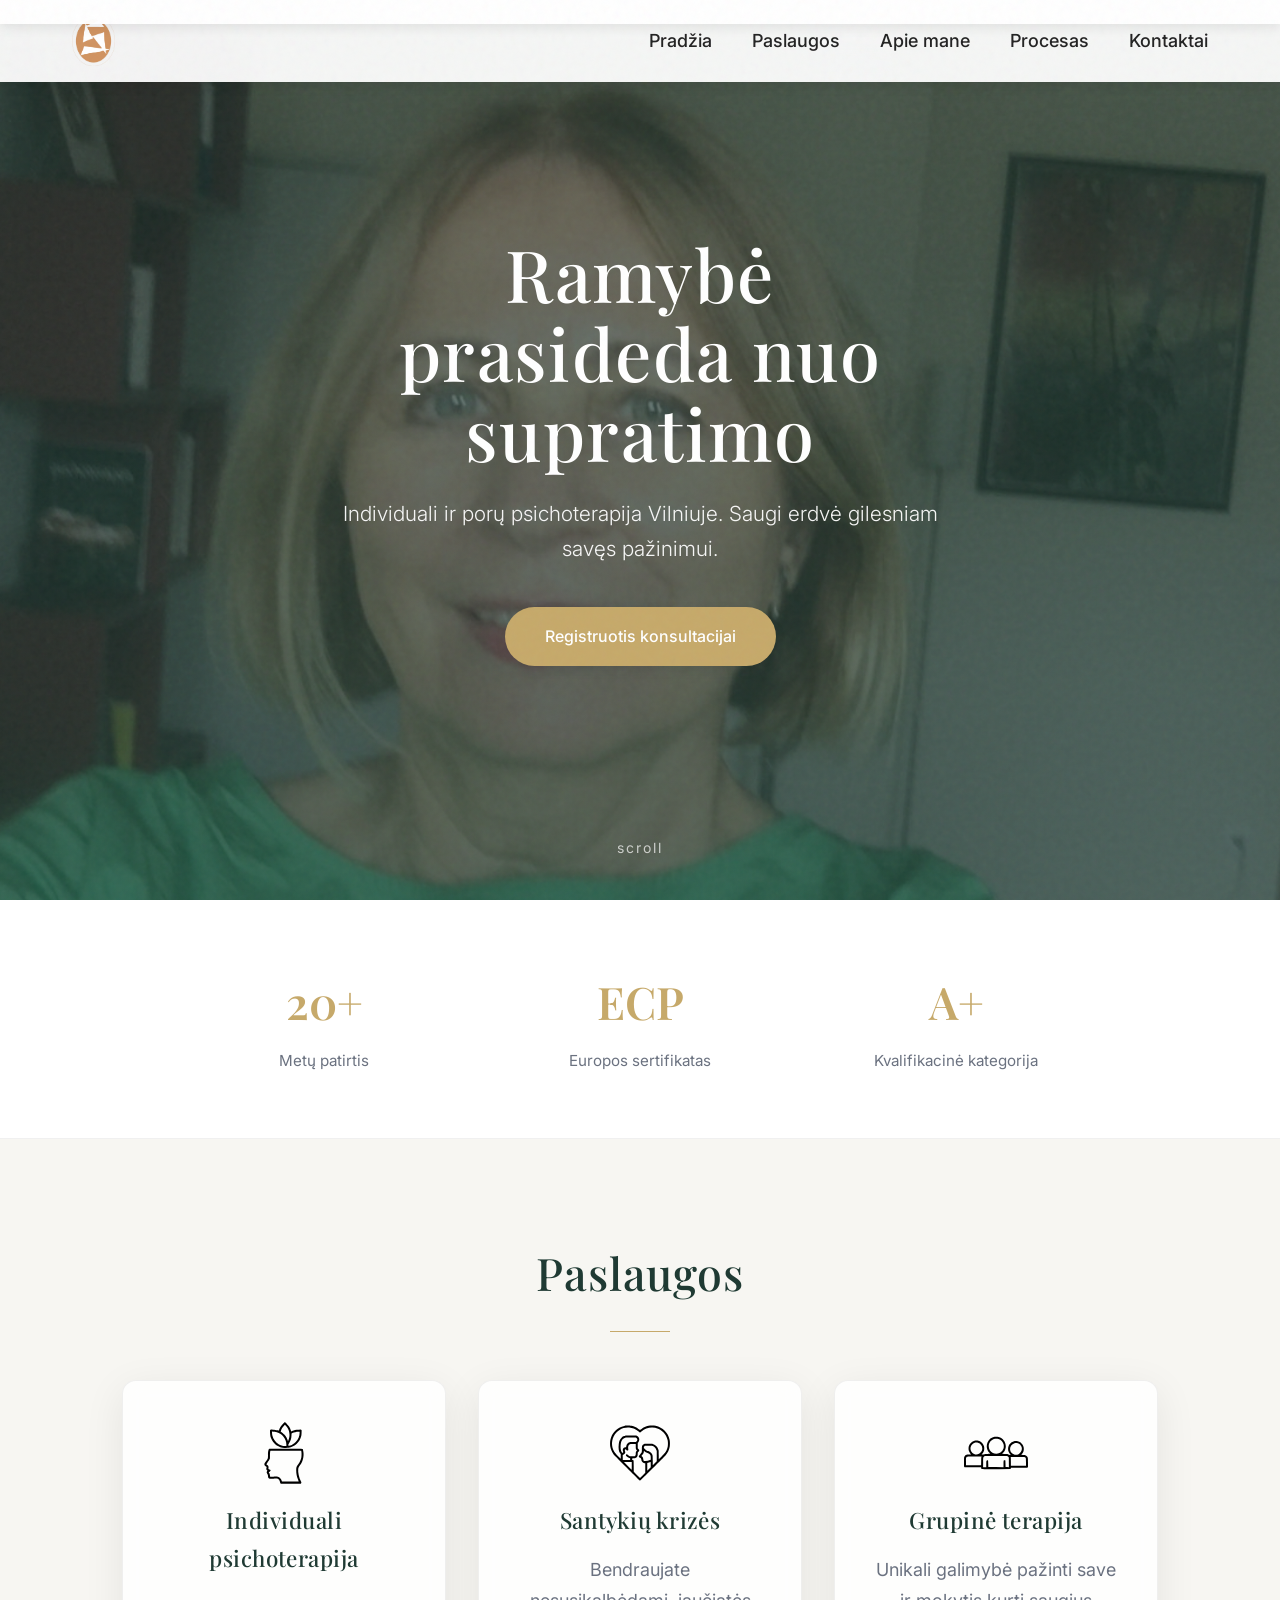
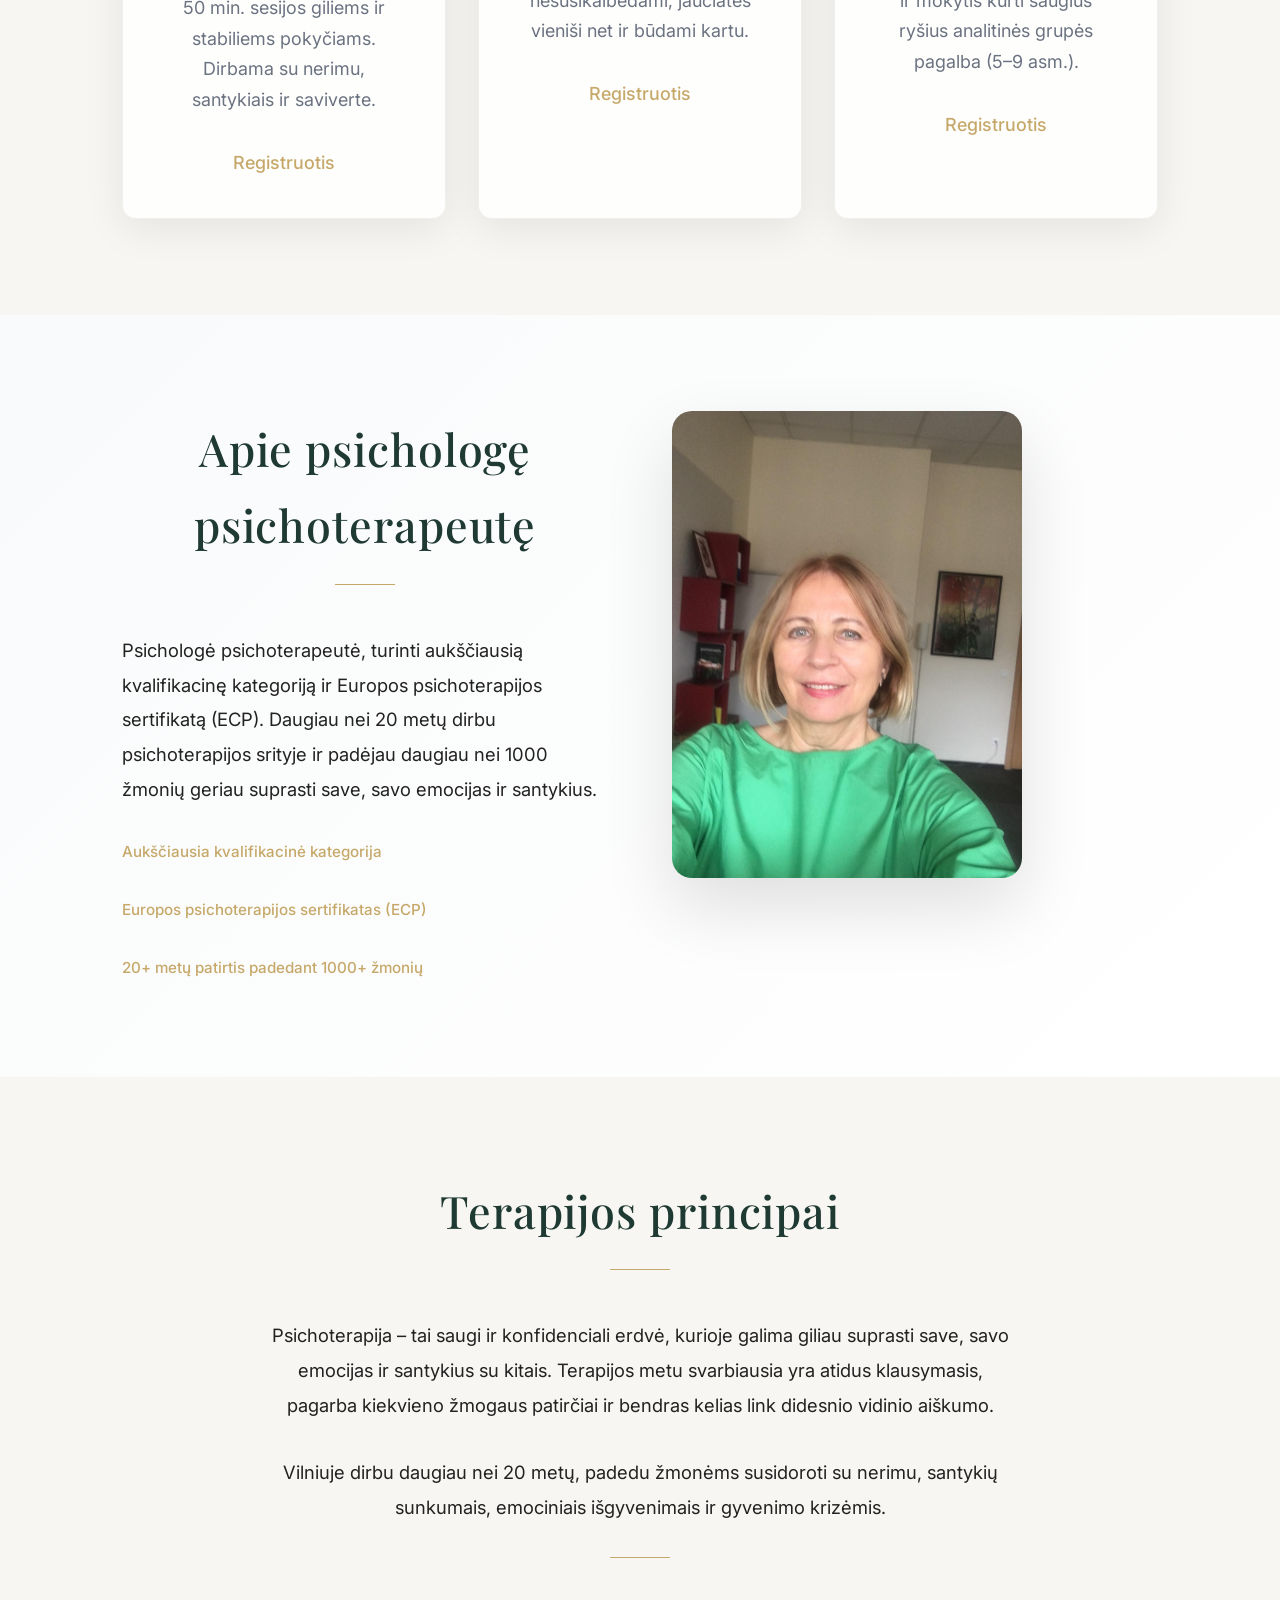
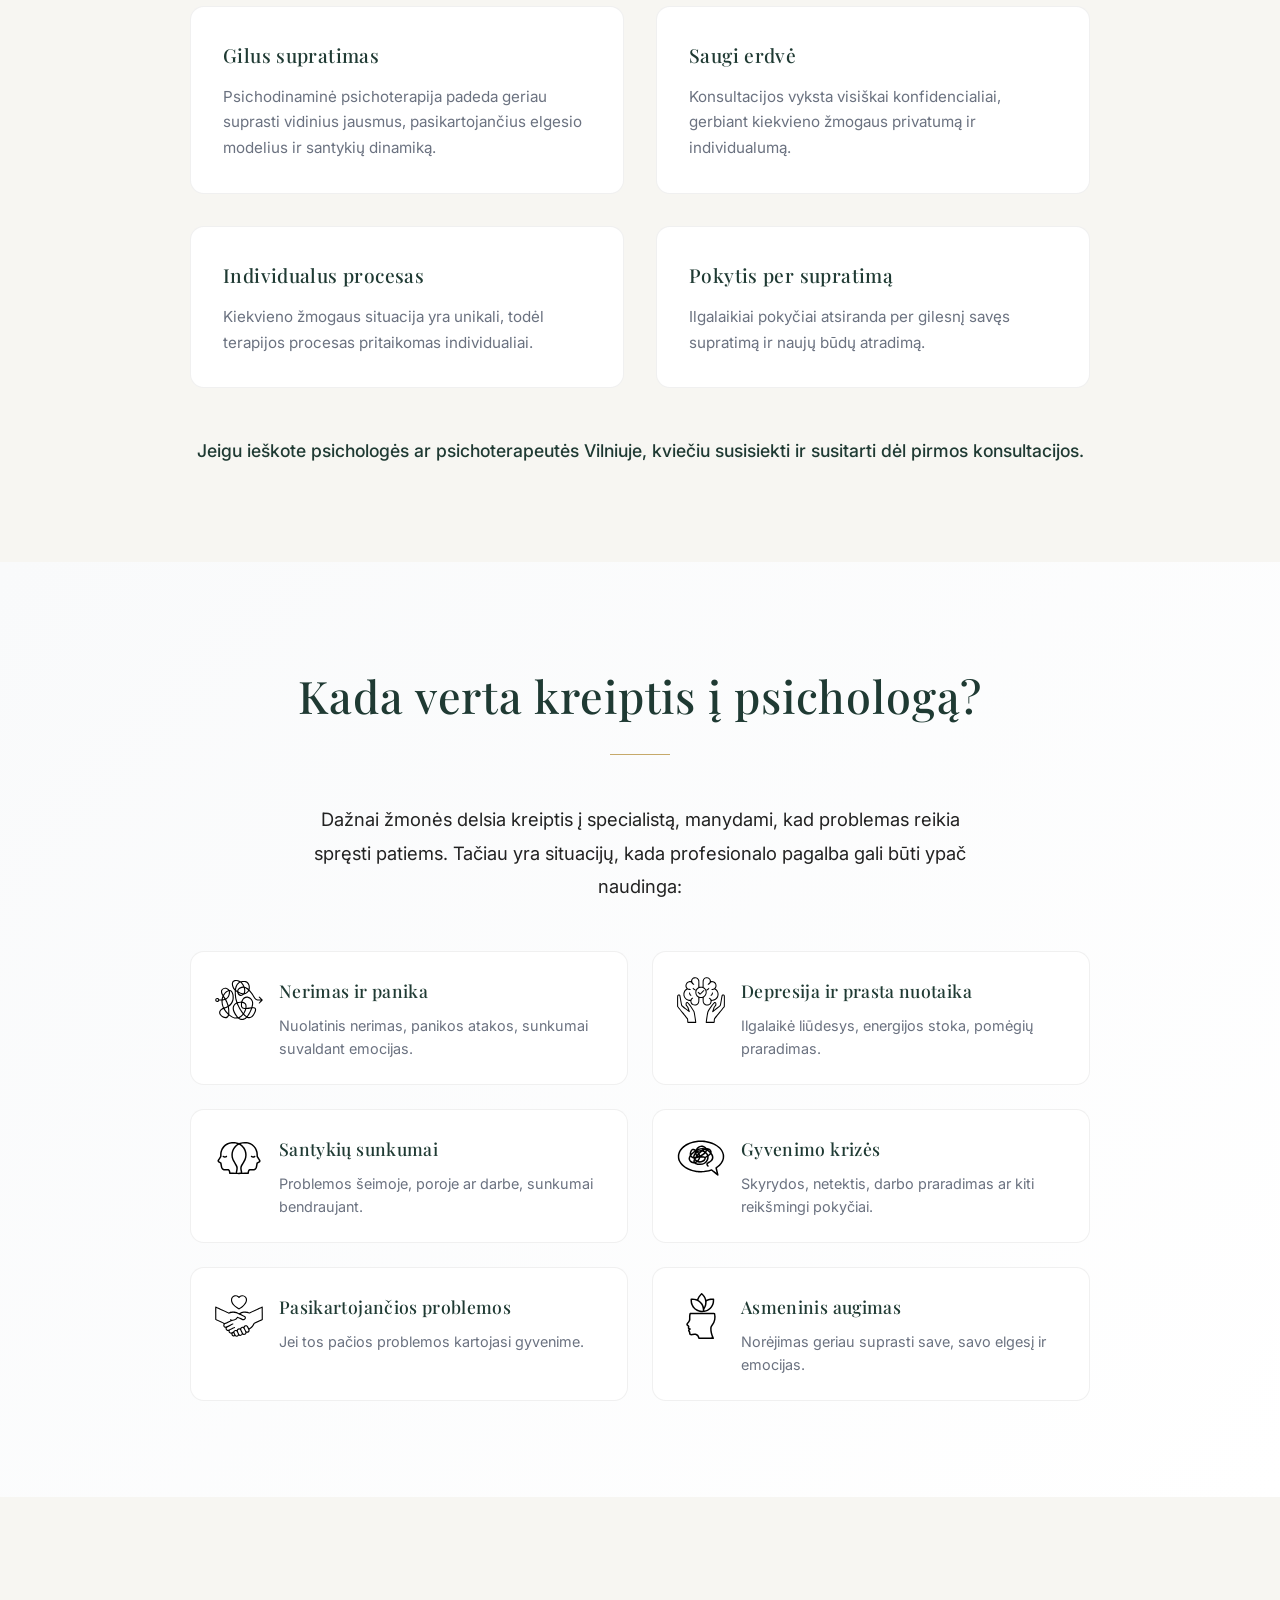
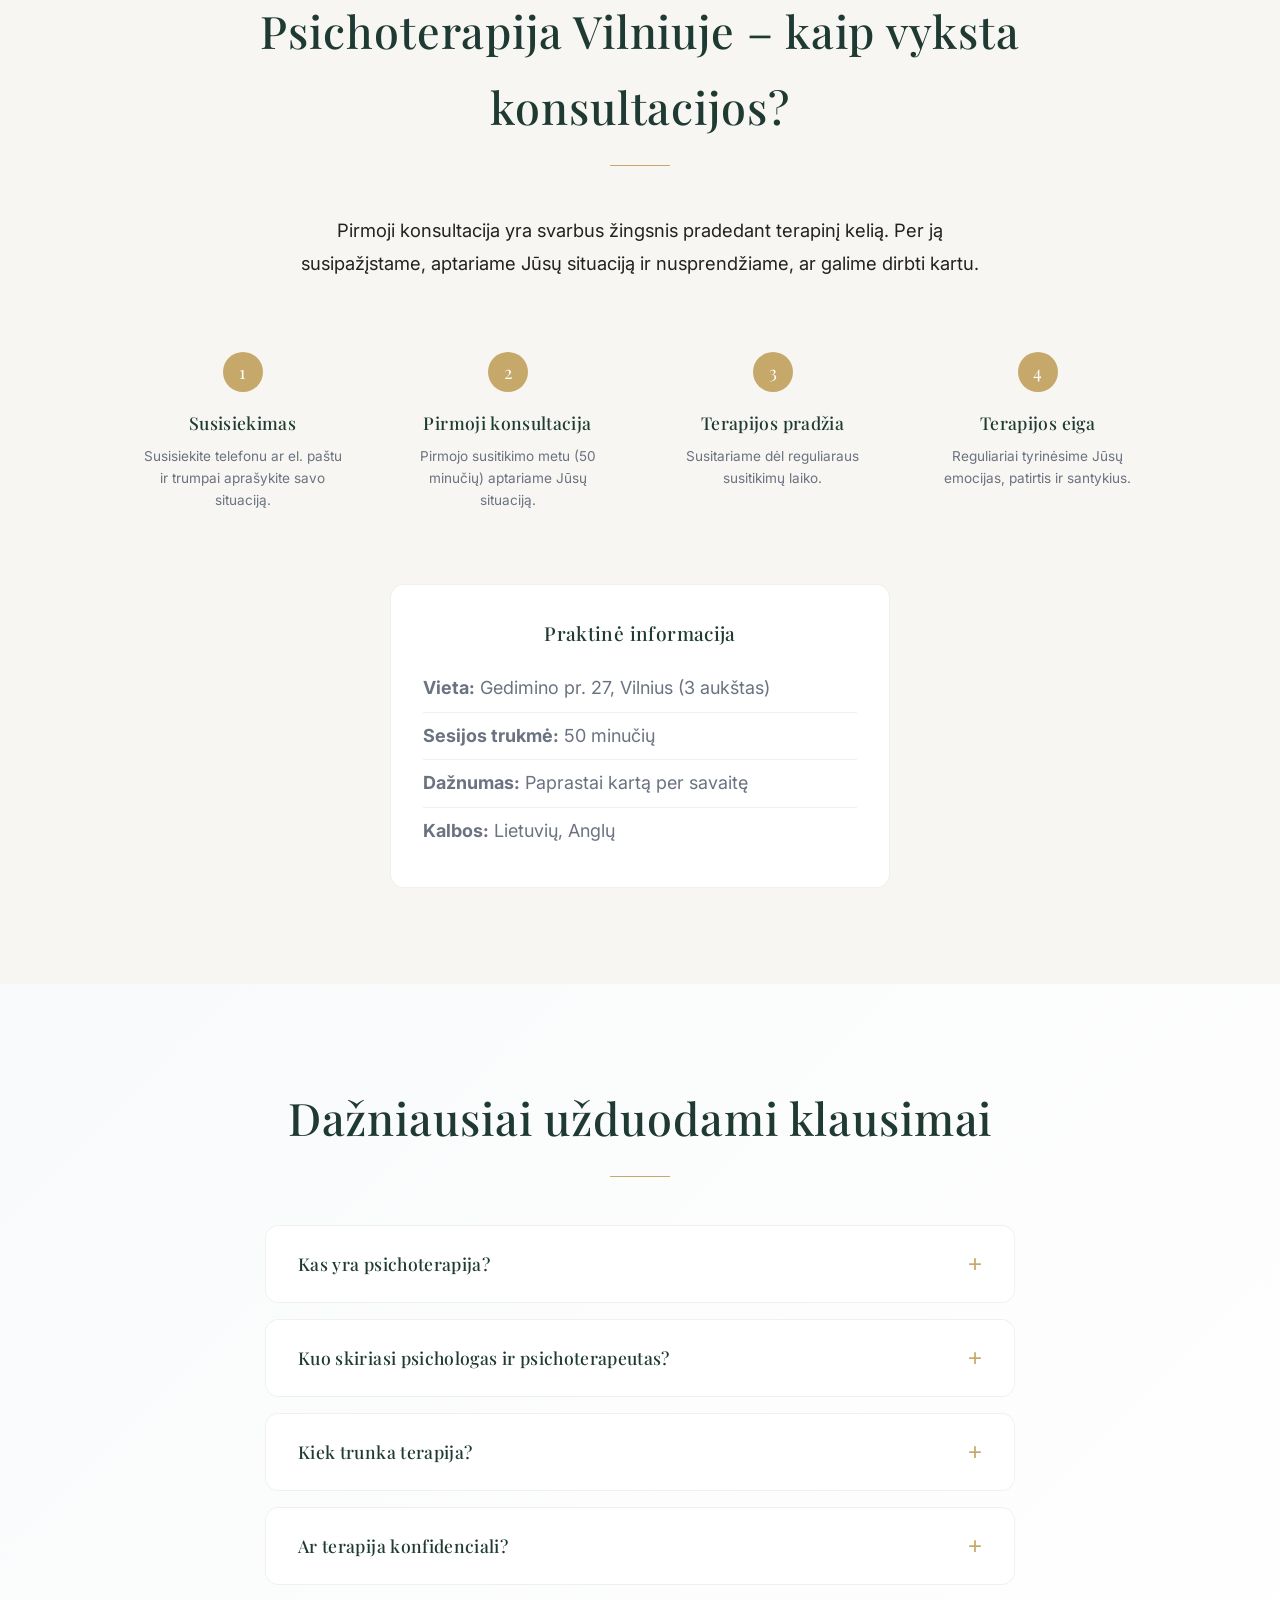
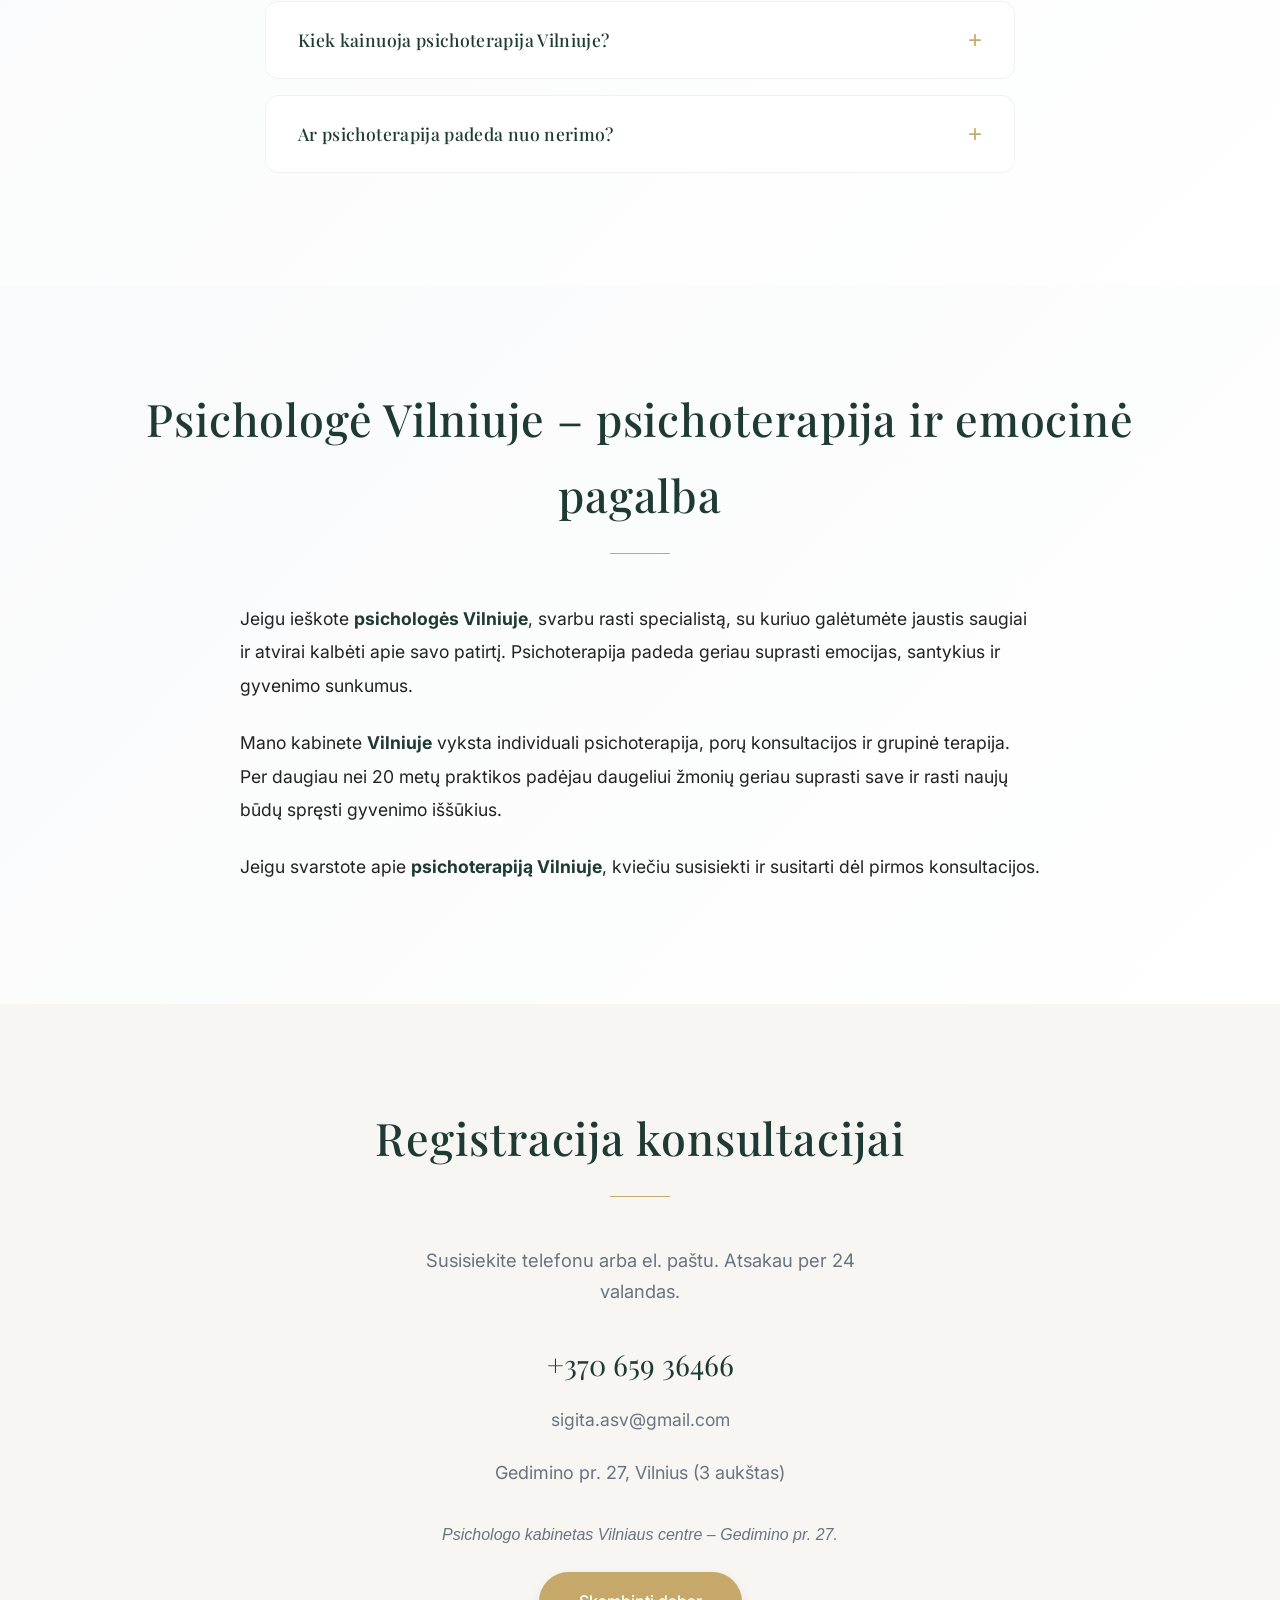
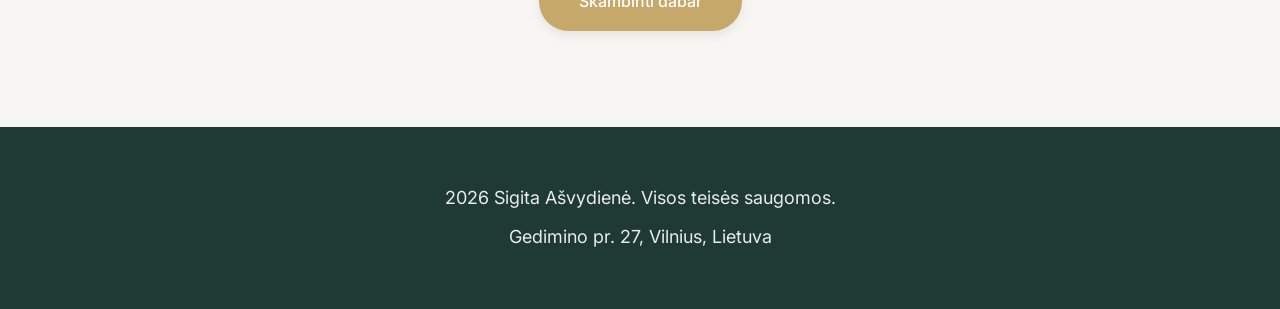
==== commit f8f3d1d8: "Add logo to navigation" ====
--- a/index.html
+++ b/index.html
@@ -28,7 +28,9 @@
   <!-- Navigation -->
   <nav>
     <div class="nav-container">
-      <a href="#home" class="nav-logo">Sigita Ašvydienė</a>
+      <a href="#home" class="nav-logo">
+        <img src="logo.svg" alt="Sigita Ašvydienė - Psichologė Vilniuje" class="logo-img">
+      </a>
       <button class="mobile-menu-toggle" id="mobileToggle">☰</button>
       <ul class="nav-menu" id="navMenu">
         <li><a href="#home">Pradžia</a></li>
--- a/styles.css
+++ b/styles.css
@@ -148,11 +148,13 @@
   display: flex; justify-content: space-between; align-items: center;
 }
 .nav-logo { 
-  font-family: var(--font-serif);
-  font-size: 1.5rem;
-  font-weight: 600;
-  color: var(--color-forest);
-  text-decoration: none;
+  display: flex;
+  align-items: center;
+}
+.logo-img {
+  height: 50px;
+  width: auto;
+  object-fit: contain;
 }
 .nav-menu { display: flex; gap: 2.5rem; list-style: none; align-items: center; }
 .nav-menu a { 
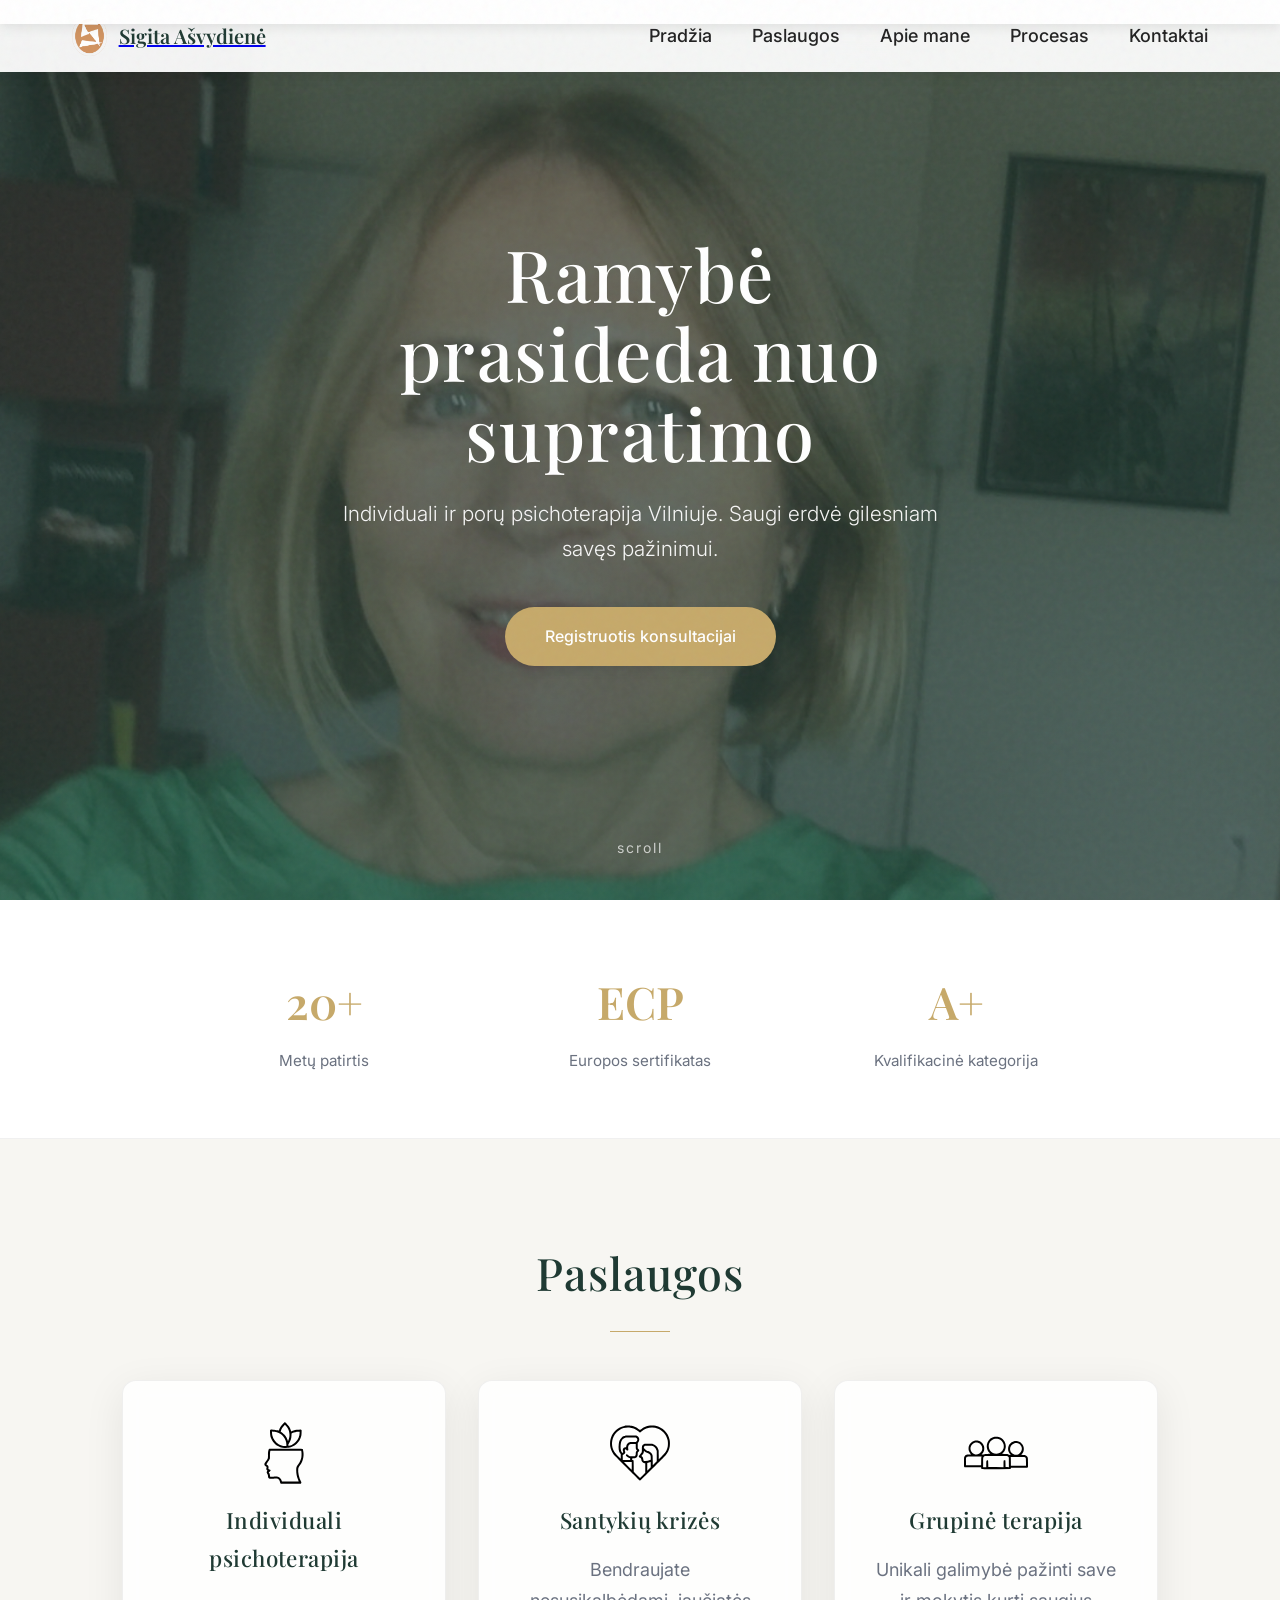
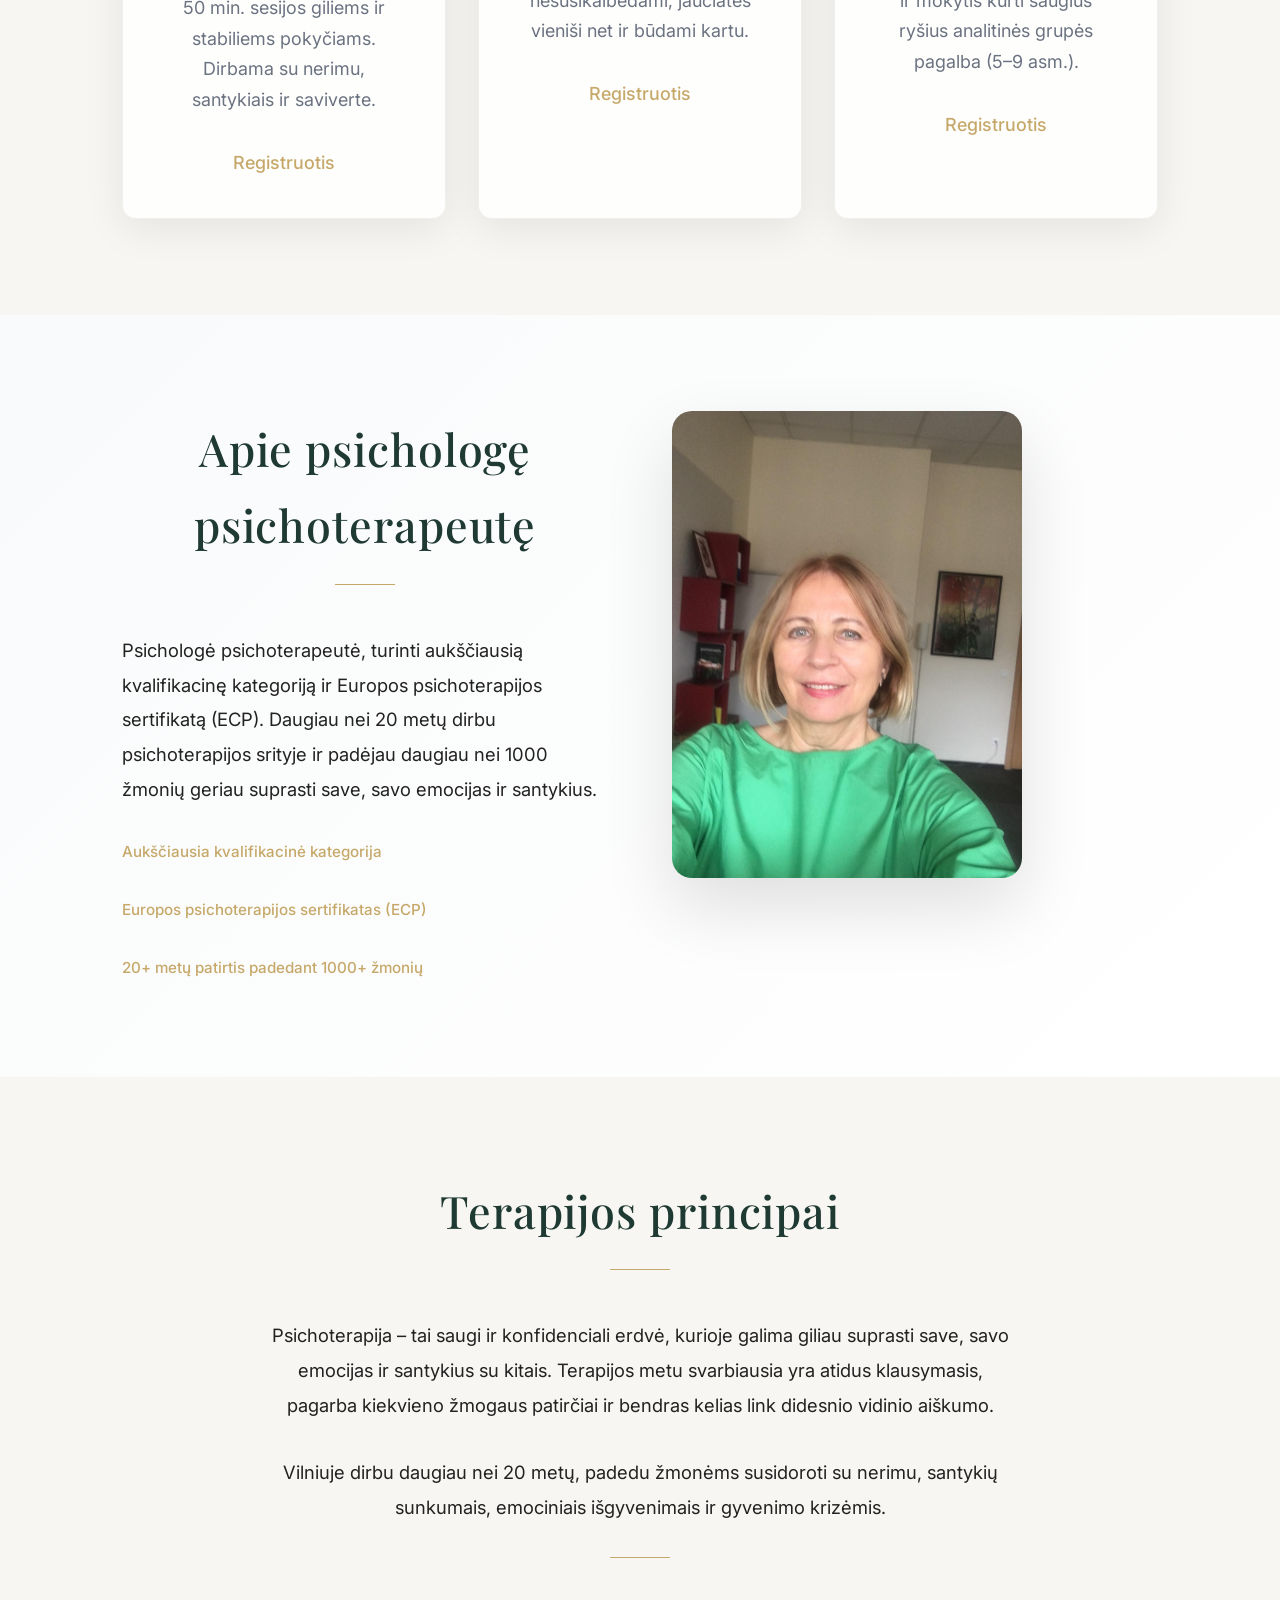
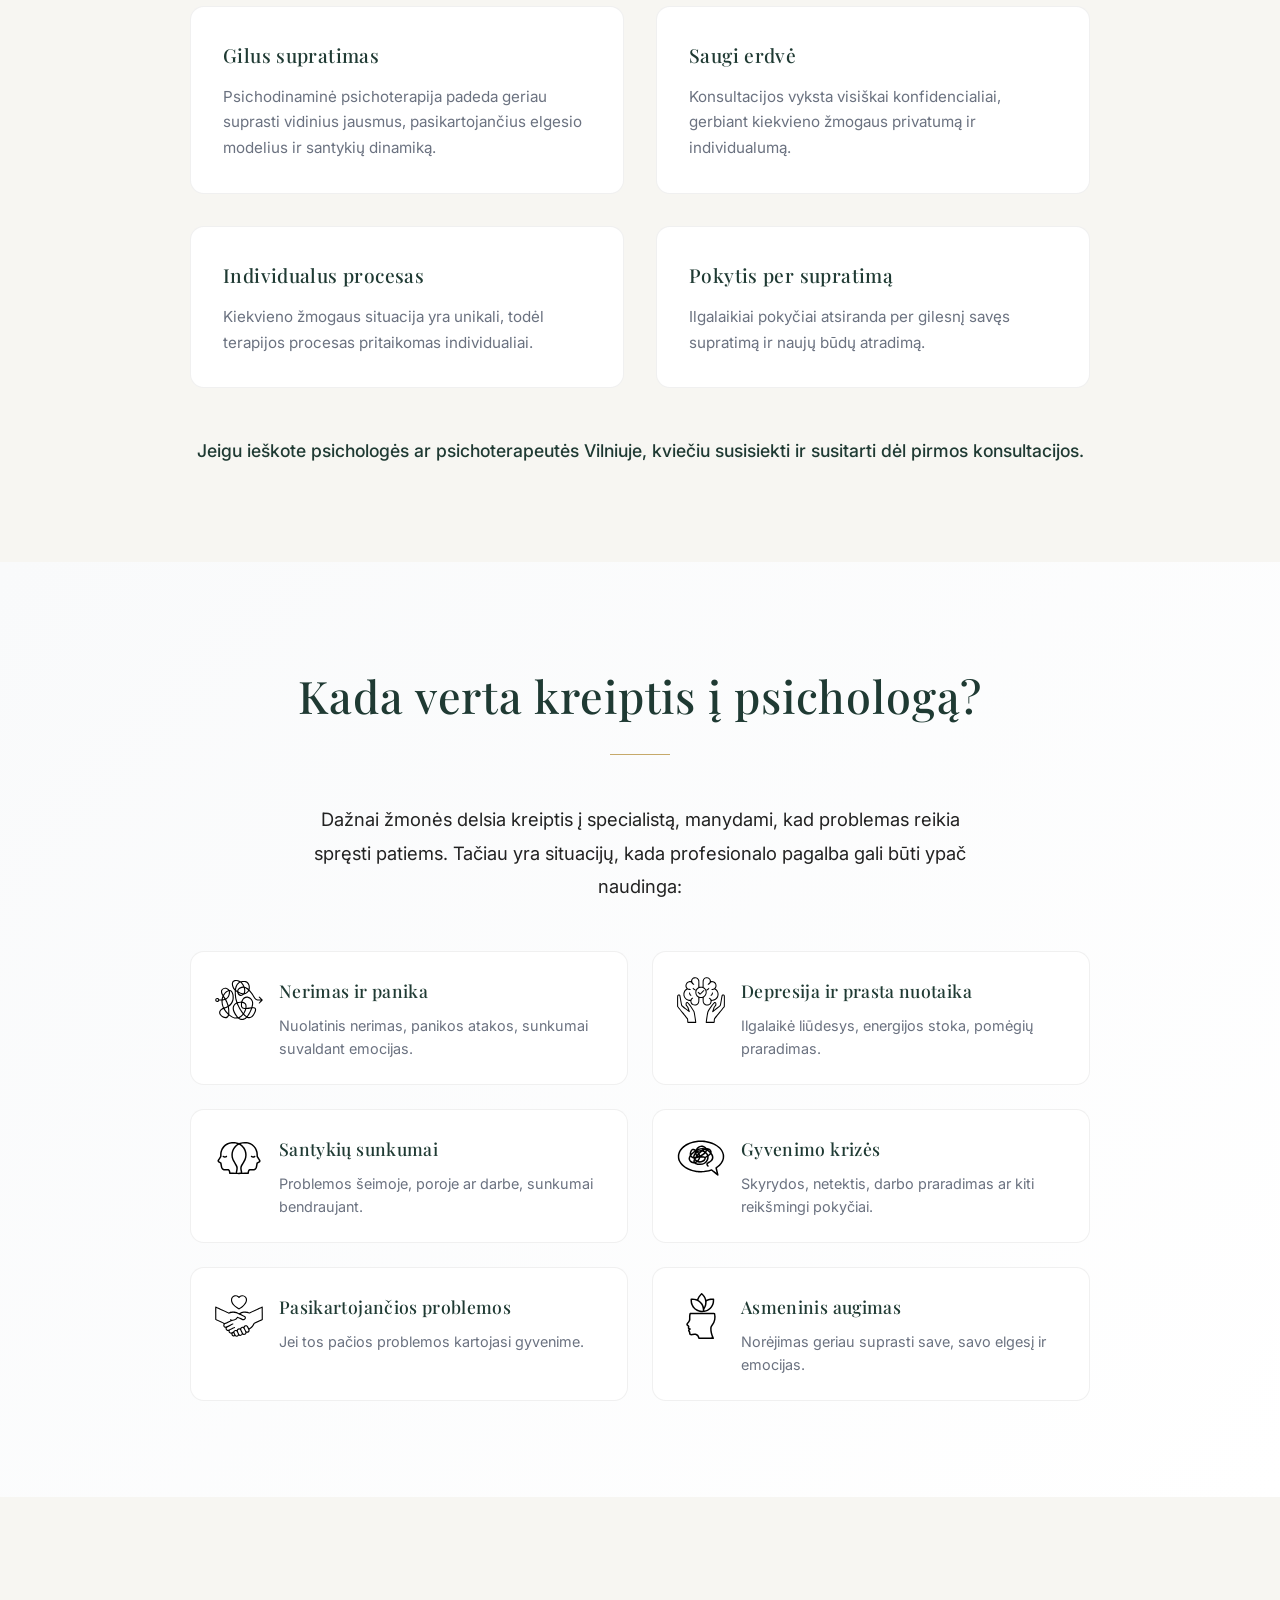
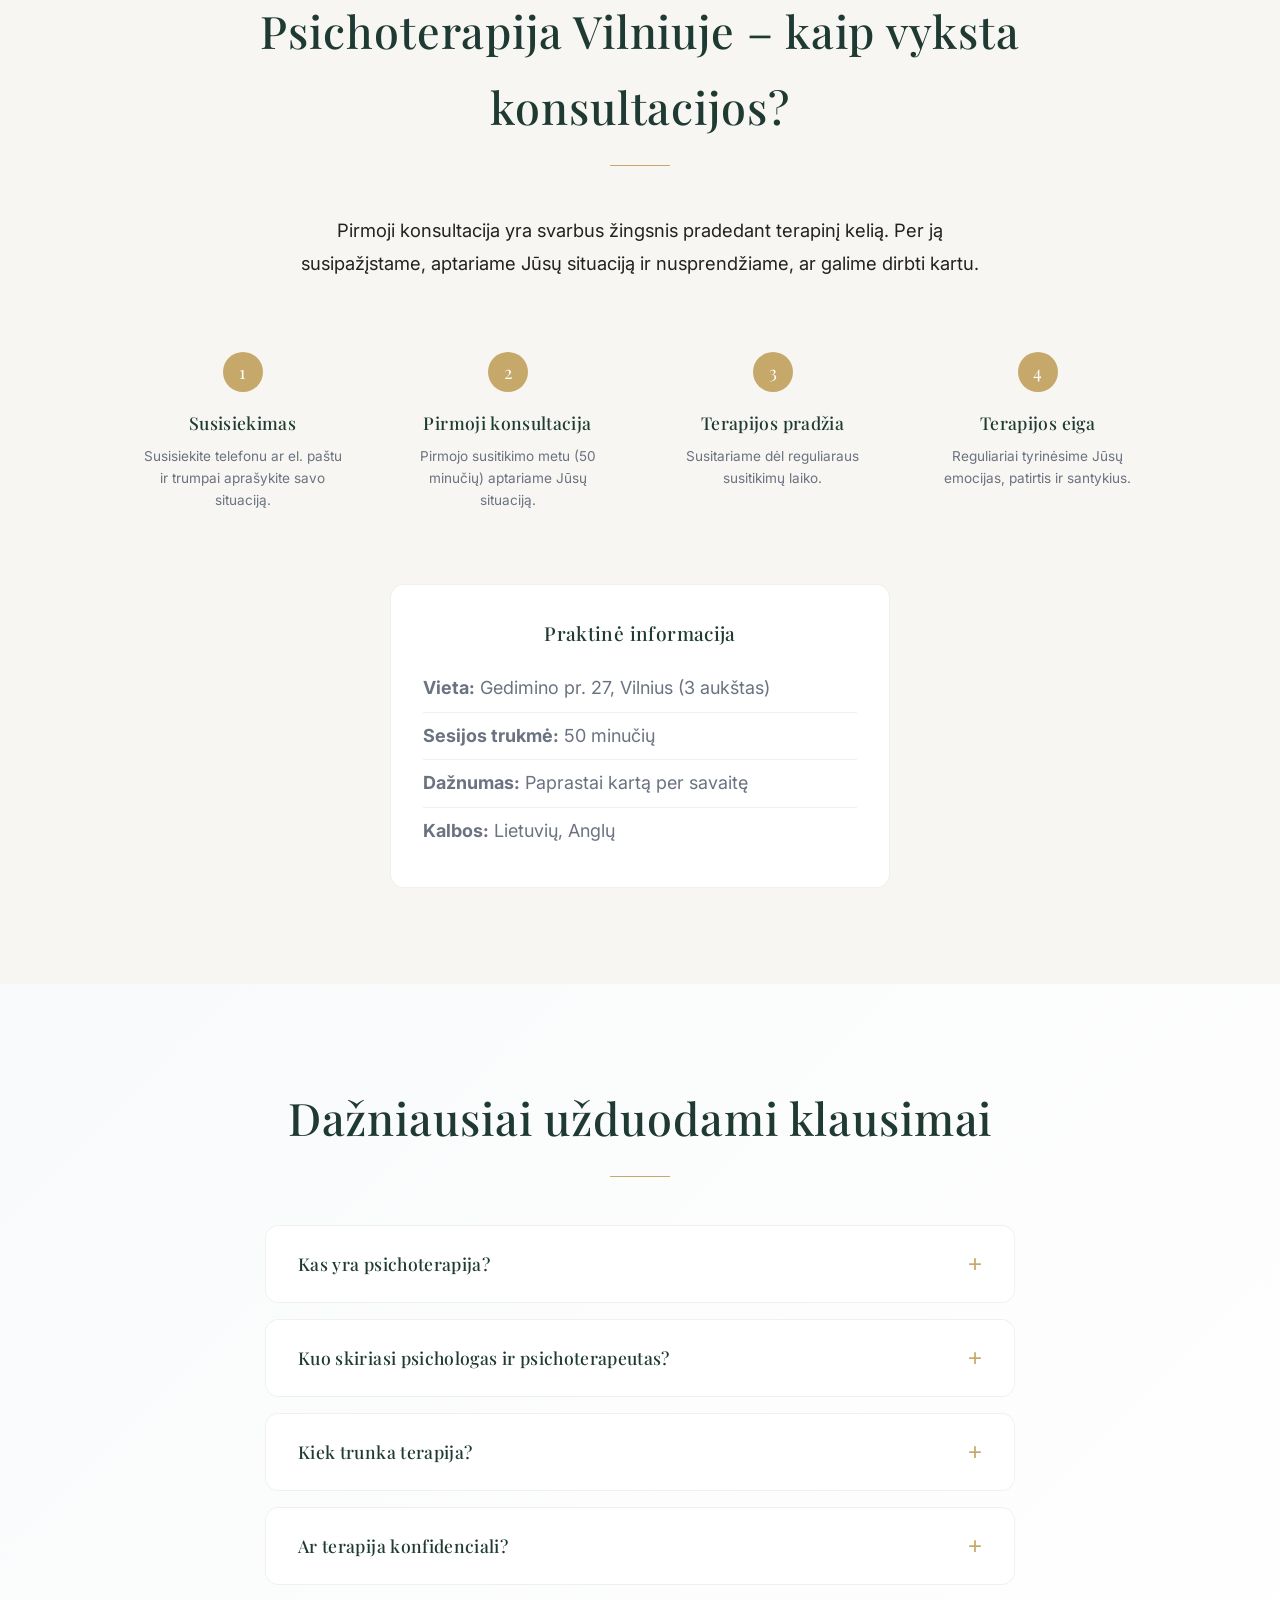
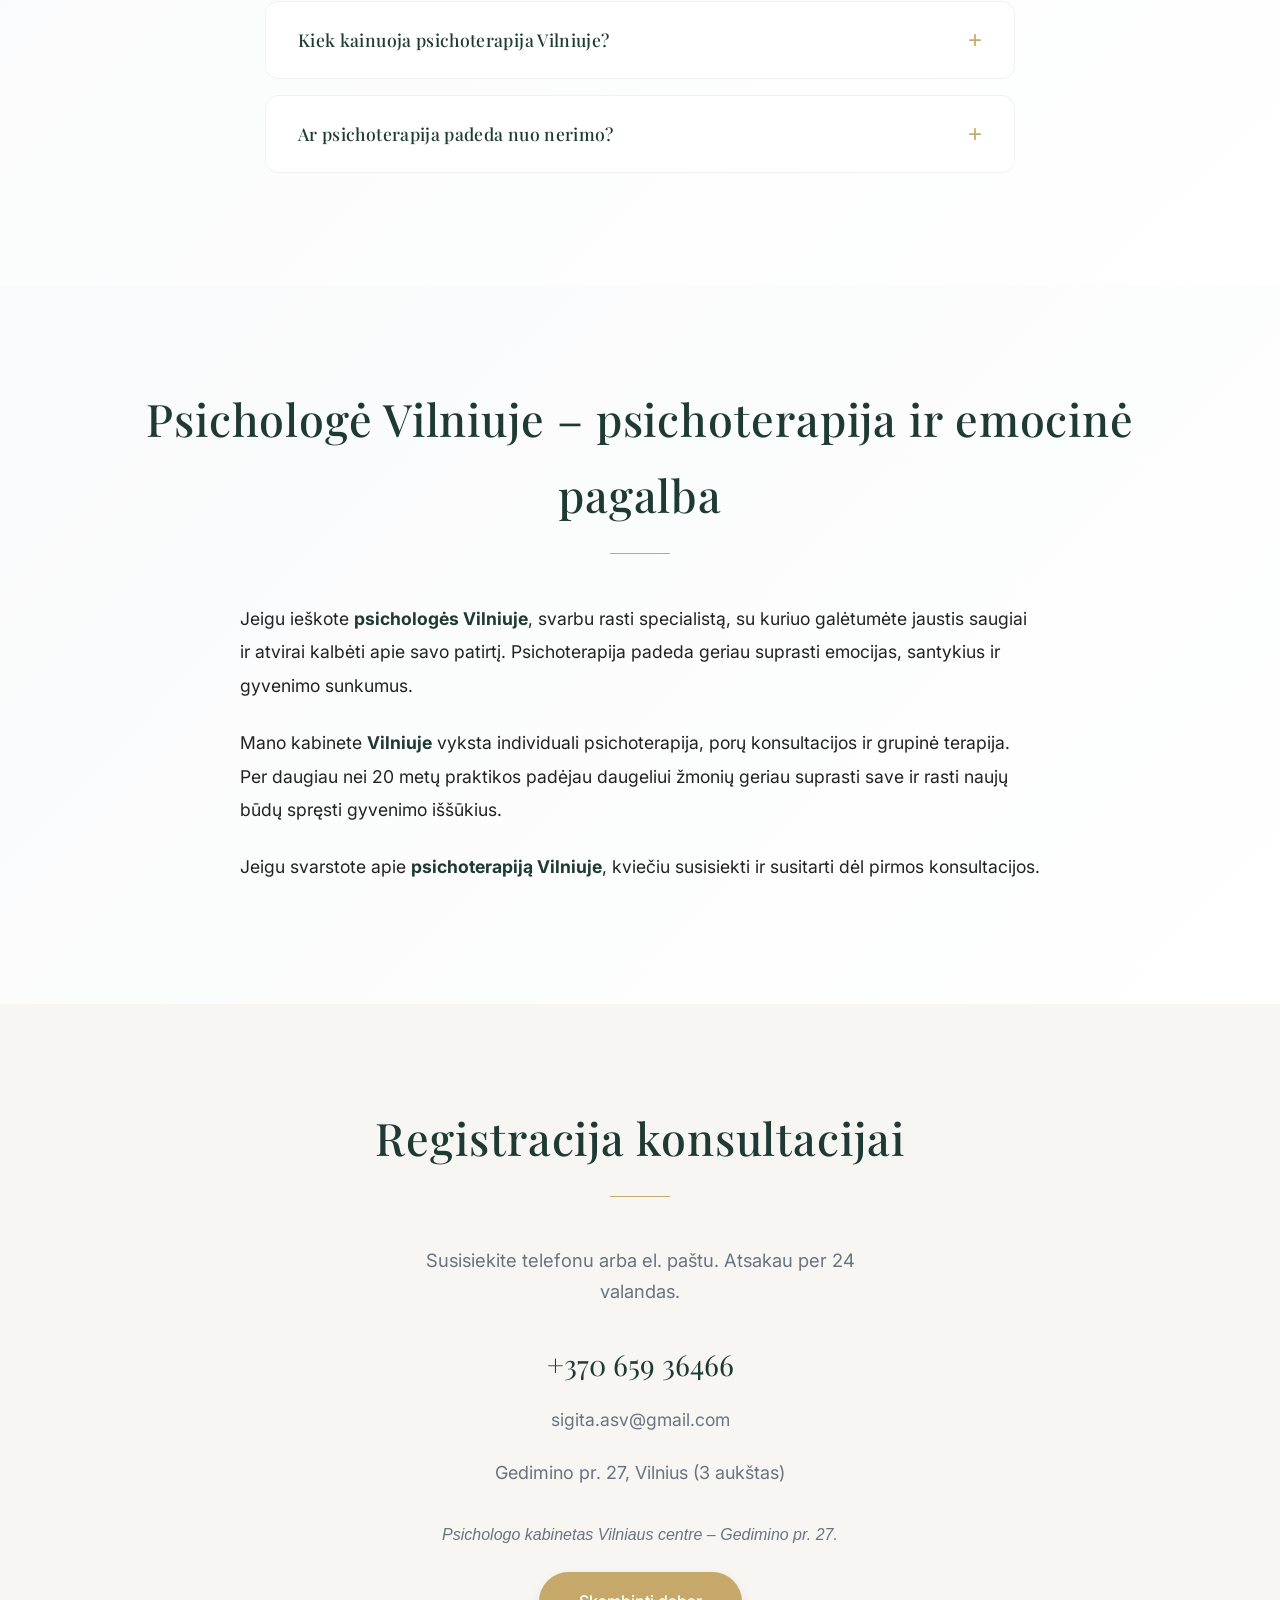
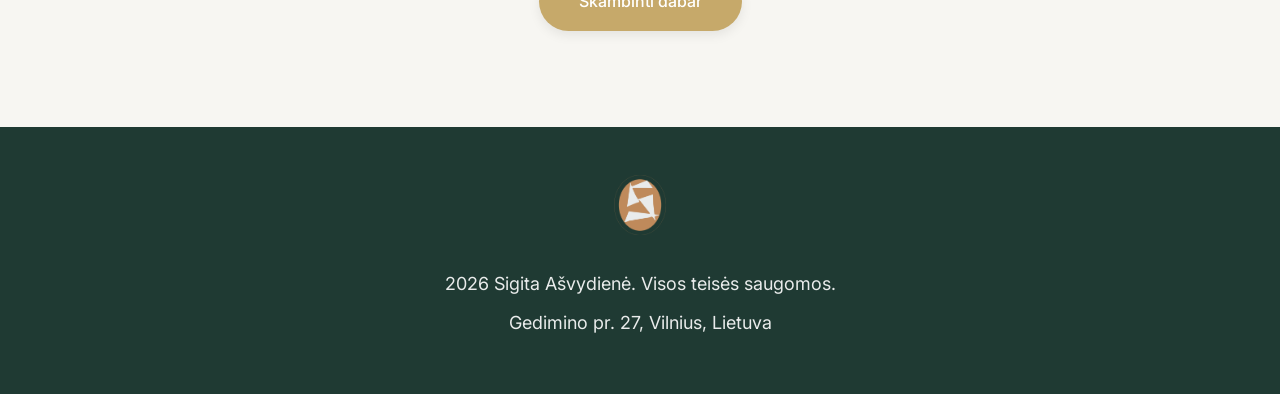
==== commit fb713c01: "Add logo to nav, favicon, and footer" ====
--- a/index.html
+++ b/index.html
@@ -5,6 +5,7 @@
   <meta name="viewport" content="width=device-width, initial-scale=1.0">
   <meta name="robots" content="index, follow">
   <link rel="canonical" href="https://sigita.lt">
+  <link rel="icon" type="image/svg+xml" href="logo.svg">
   <title>Psichologė Vilniuje – Individuali psichoterapija | Sigita Ašvydienė</title>
   <meta name="description" content="Psichologė psichoterapeutė Sigita Ašvydienė – individuali ir porų psichoterapija Vilniuje. 20+ metų patirtis, Europos psichoterapijos sertifikatas.">
   <meta property="og:title" content="Psichologė Vilniuje | Psichoterapija – Sigita Ašvydienė">
@@ -30,6 +31,7 @@
     <div class="nav-container">
       <a href="#home" class="nav-logo">
         <img src="logo.svg" alt="Sigita Ašvydienė - Psichologė Vilniuje" class="logo-img">
+        <span class="logo-text">Sigita Ašvydienė</span>
       </a>
       <button class="mobile-menu-toggle" id="mobileToggle">☰</button>
       <ul class="nav-menu" id="navMenu">
@@ -355,6 +357,9 @@
   <!-- Footer -->
   <footer>
     <div class="container">
+      <div class="footer-logo">
+        <img src="logo.svg" alt="Sigita Ašvydienė" class="footer-logo-img">
+      </div>
       <nav class="footer-nav">
         <a href="#services" title="Psichoterapija Vilniuje">Psichoterapija Vilniuje</a>
         <a href="#about" title="Psichologė Vilniuje">Psichologė Vilniuje</a>
--- a/styles.css
+++ b/styles.css
@@ -147,14 +147,26 @@
   padding: var(--spacing-sm) var(--spacing-lg);
   display: flex; justify-content: space-between; align-items: center;
 }
+.nav-container { 
+  max-width: 1200px; margin: 0 auto; 
+  padding: var(--spacing-sm) var(--spacing-lg);
+  display: flex; justify-content: space-between; align-items: center;
+}
 .nav-logo { 
   display: flex;
   align-items: center;
+  gap: 0.75rem;
 }
 .logo-img {
-  height: 50px;
+  height: 40px;
   width: auto;
   object-fit: contain;
+}
+.logo-text {
+  font-family: var(--font-serif);
+  font-size: 1.25rem;
+  font-weight: 600;
+  color: var(--color-forest);
 }
 .nav-menu { display: flex; gap: 2.5rem; list-style: none; align-items: center; }
 .nav-menu a { 
@@ -766,6 +778,15 @@
   opacity: 0.9;
   margin: 0.5rem 0;
 }
+.footer-logo {
+  margin-bottom: 1.5rem;
+}
+.footer-logo-img {
+  height: 60px;
+  width: auto;
+  object-fit: contain;
+  opacity: 0.9;
+}
 .footer-nav {
   display: flex;
   justify-content: center;
@@ -874,4 +895,16 @@
     transform: none;
     transition: none;
   }
-}
+  
+  .logo-text {
+    font-size: 1rem;
+  }
+  
+  .logo-img {
+    height: 32px;
+  }
+  
+  .footer-logo-img {
+    height: 45px;
+  }
+}
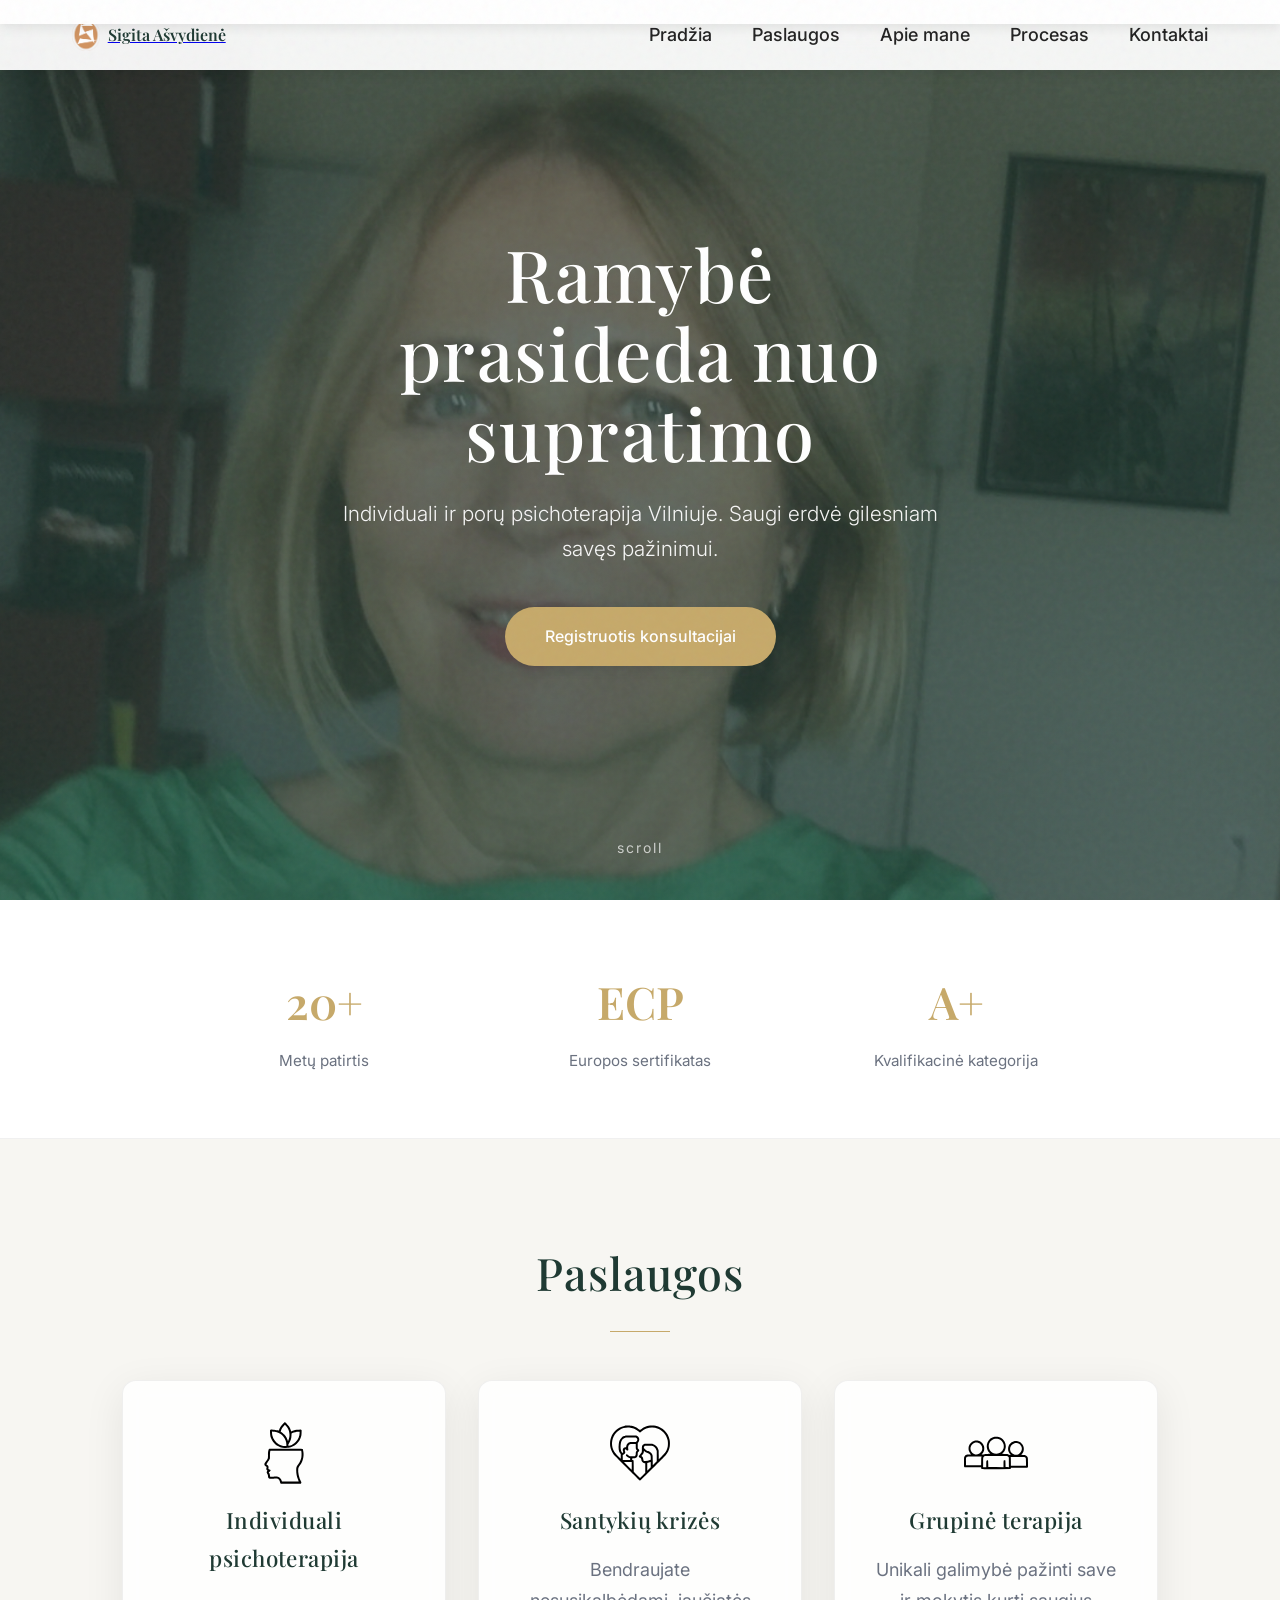
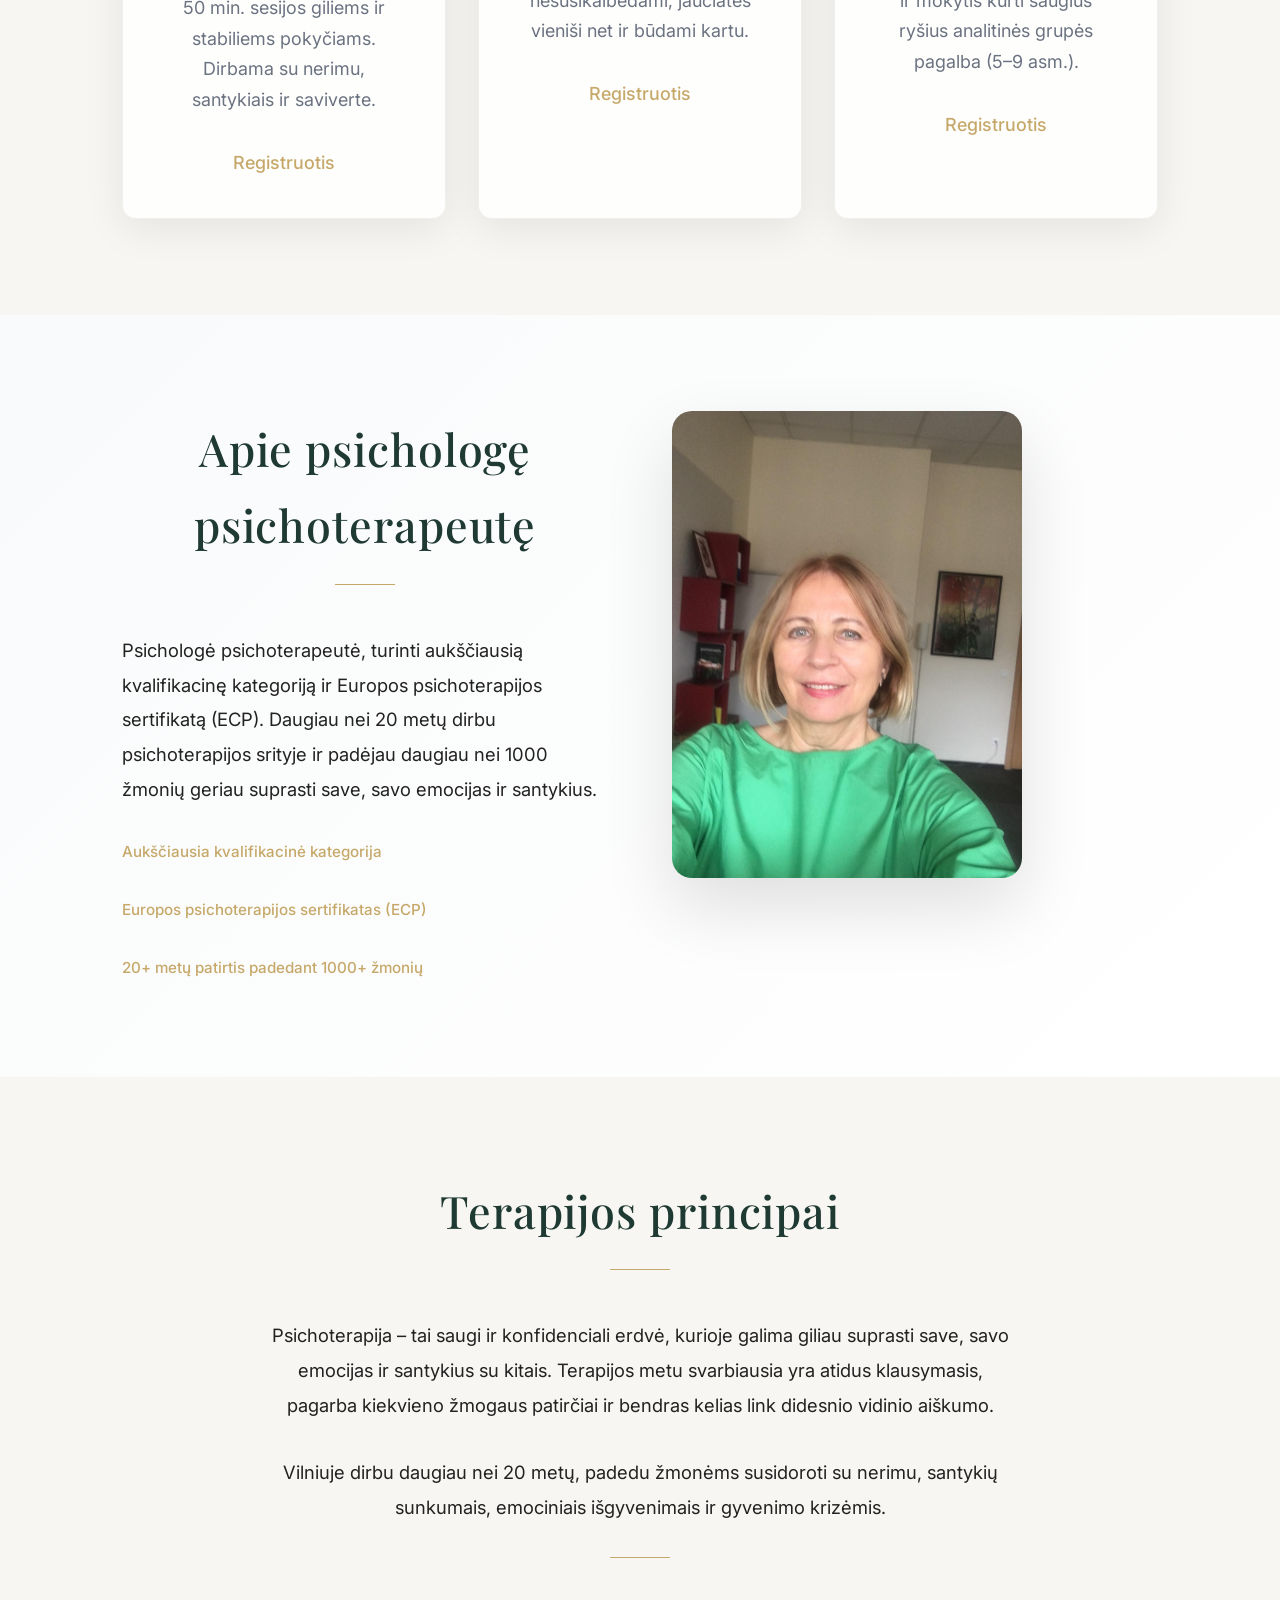
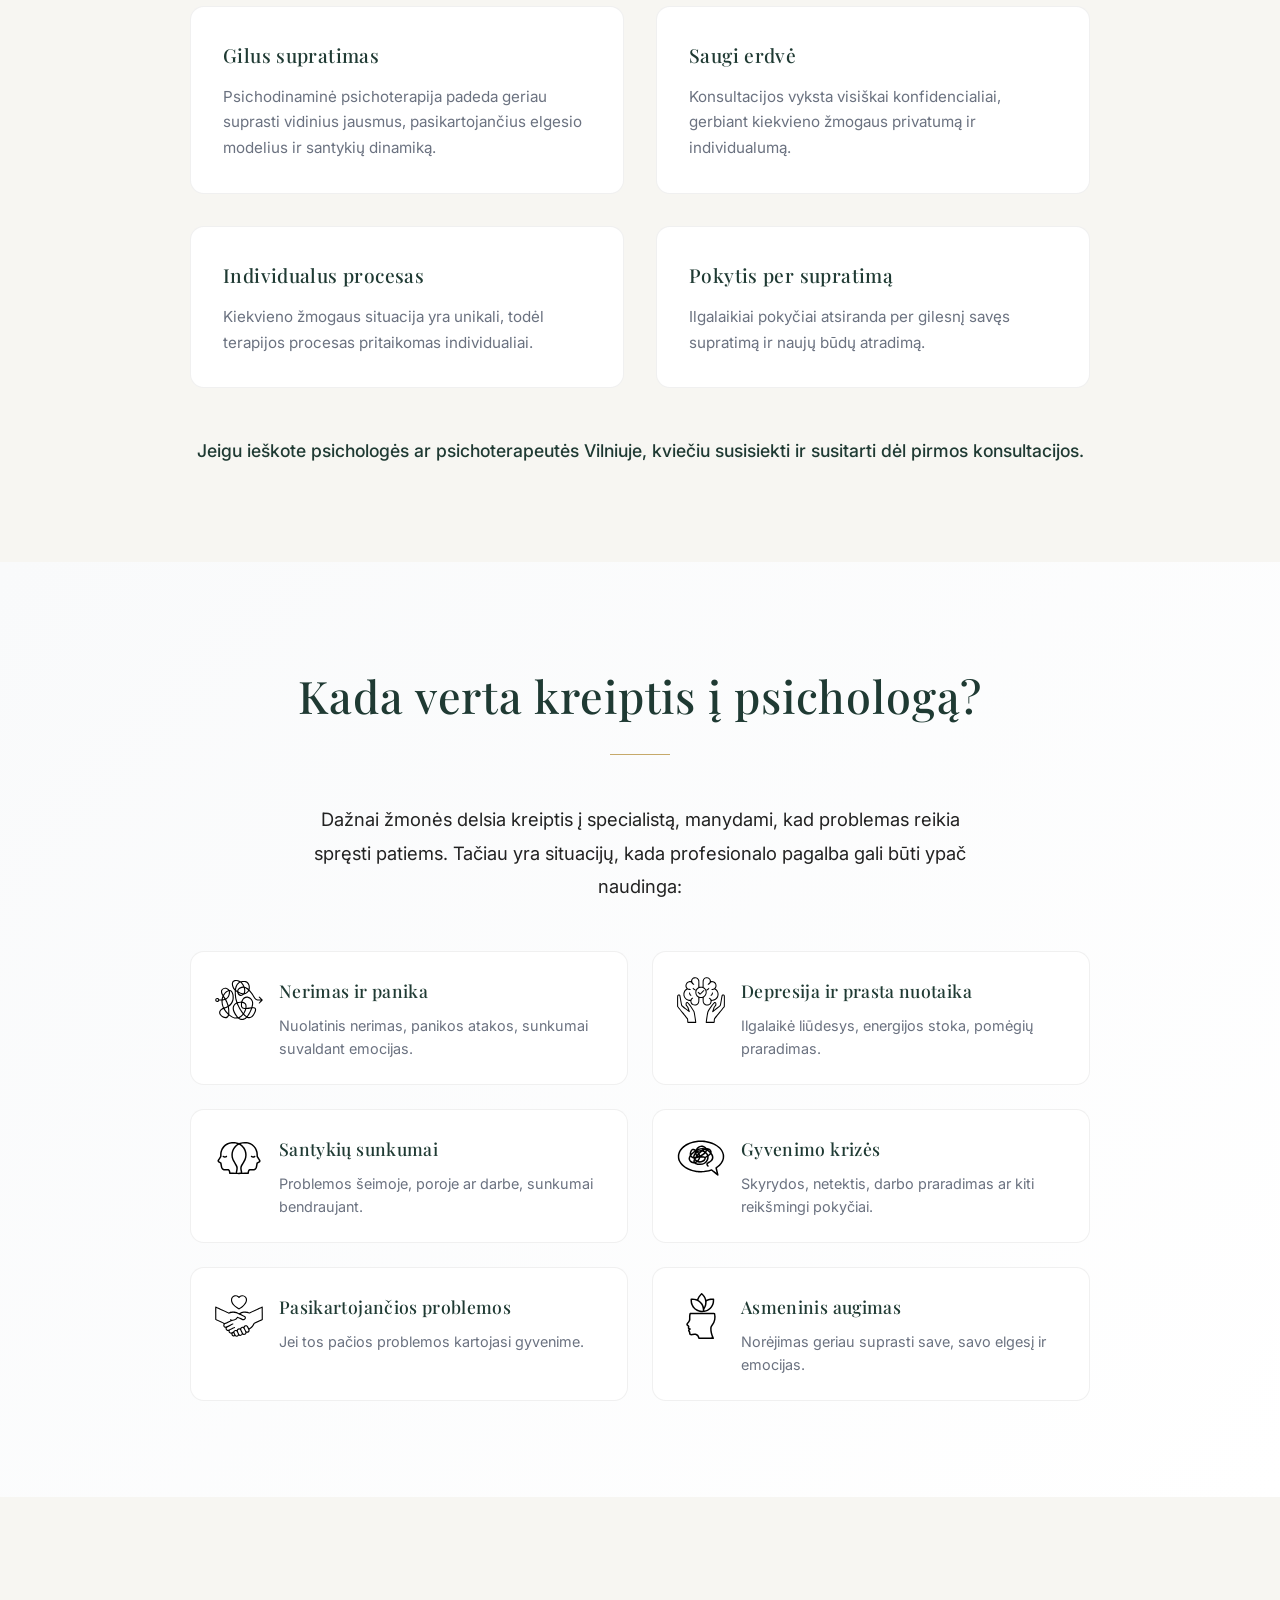
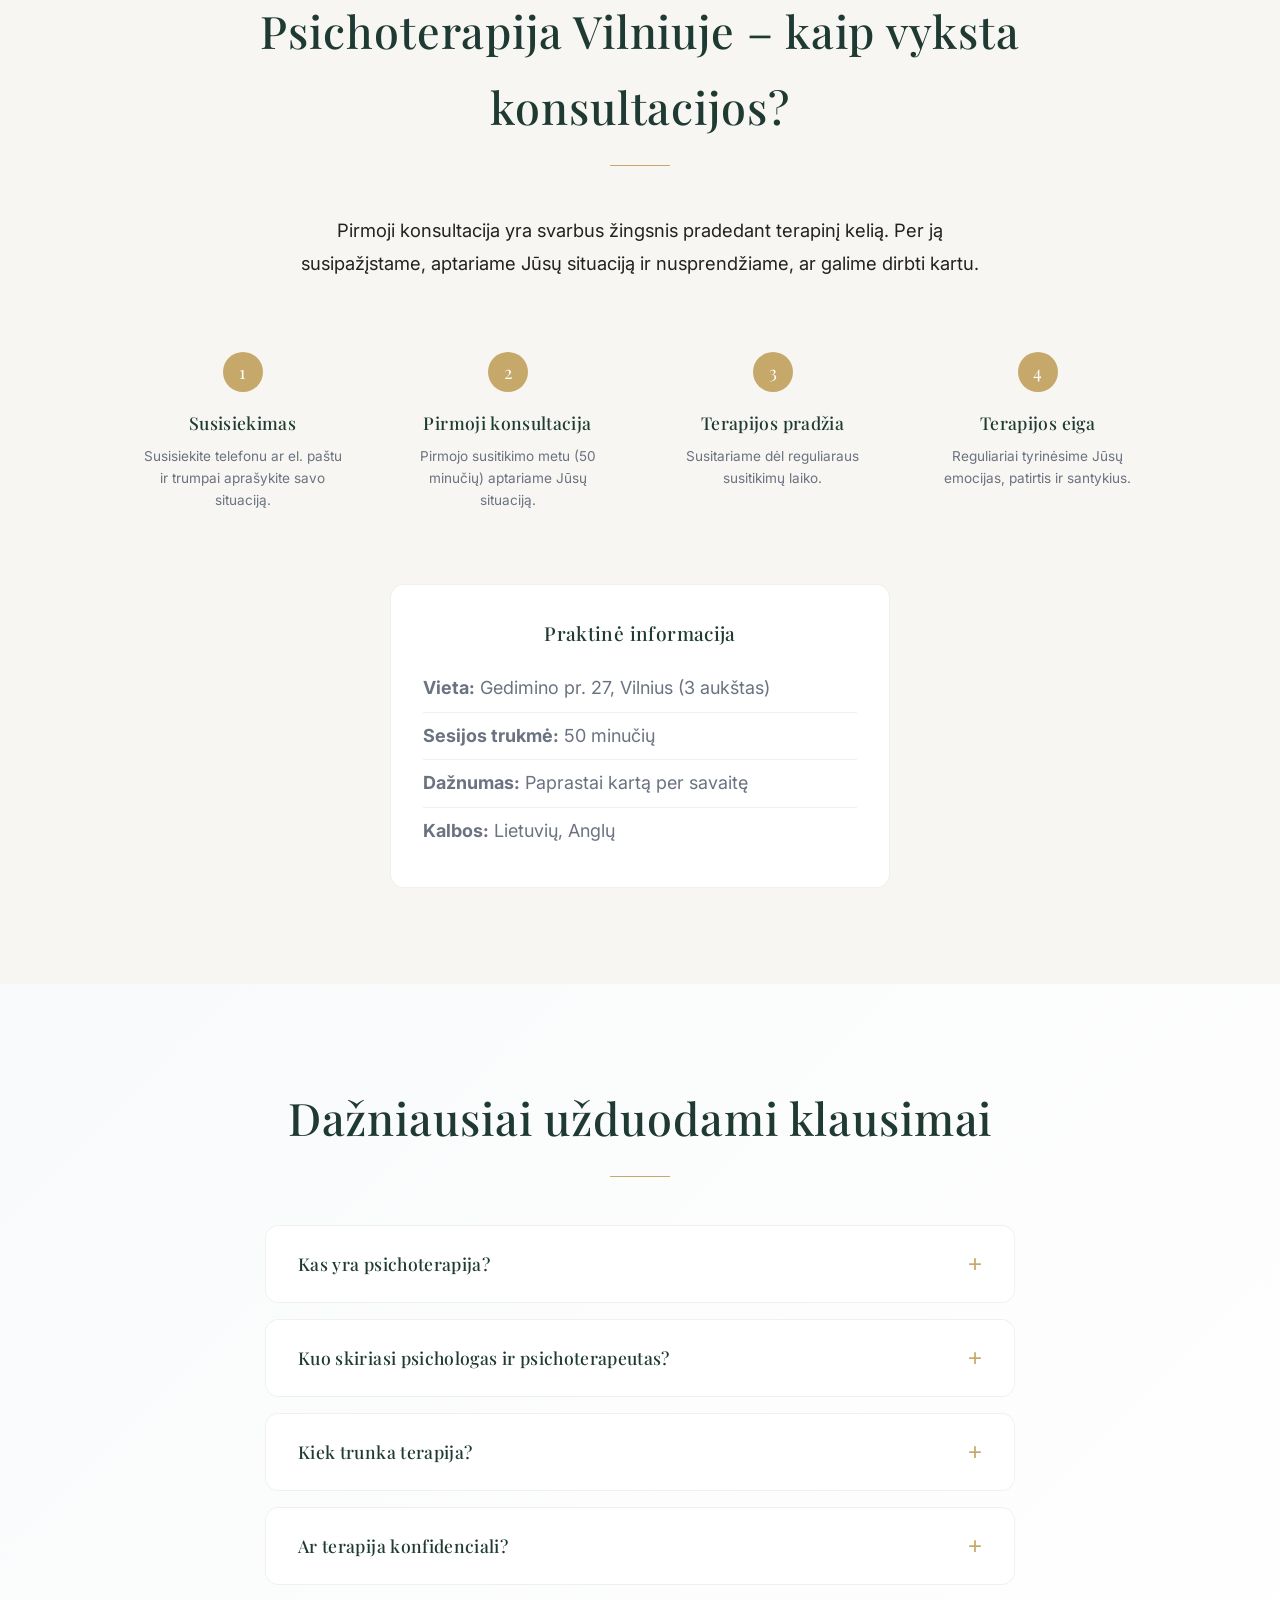
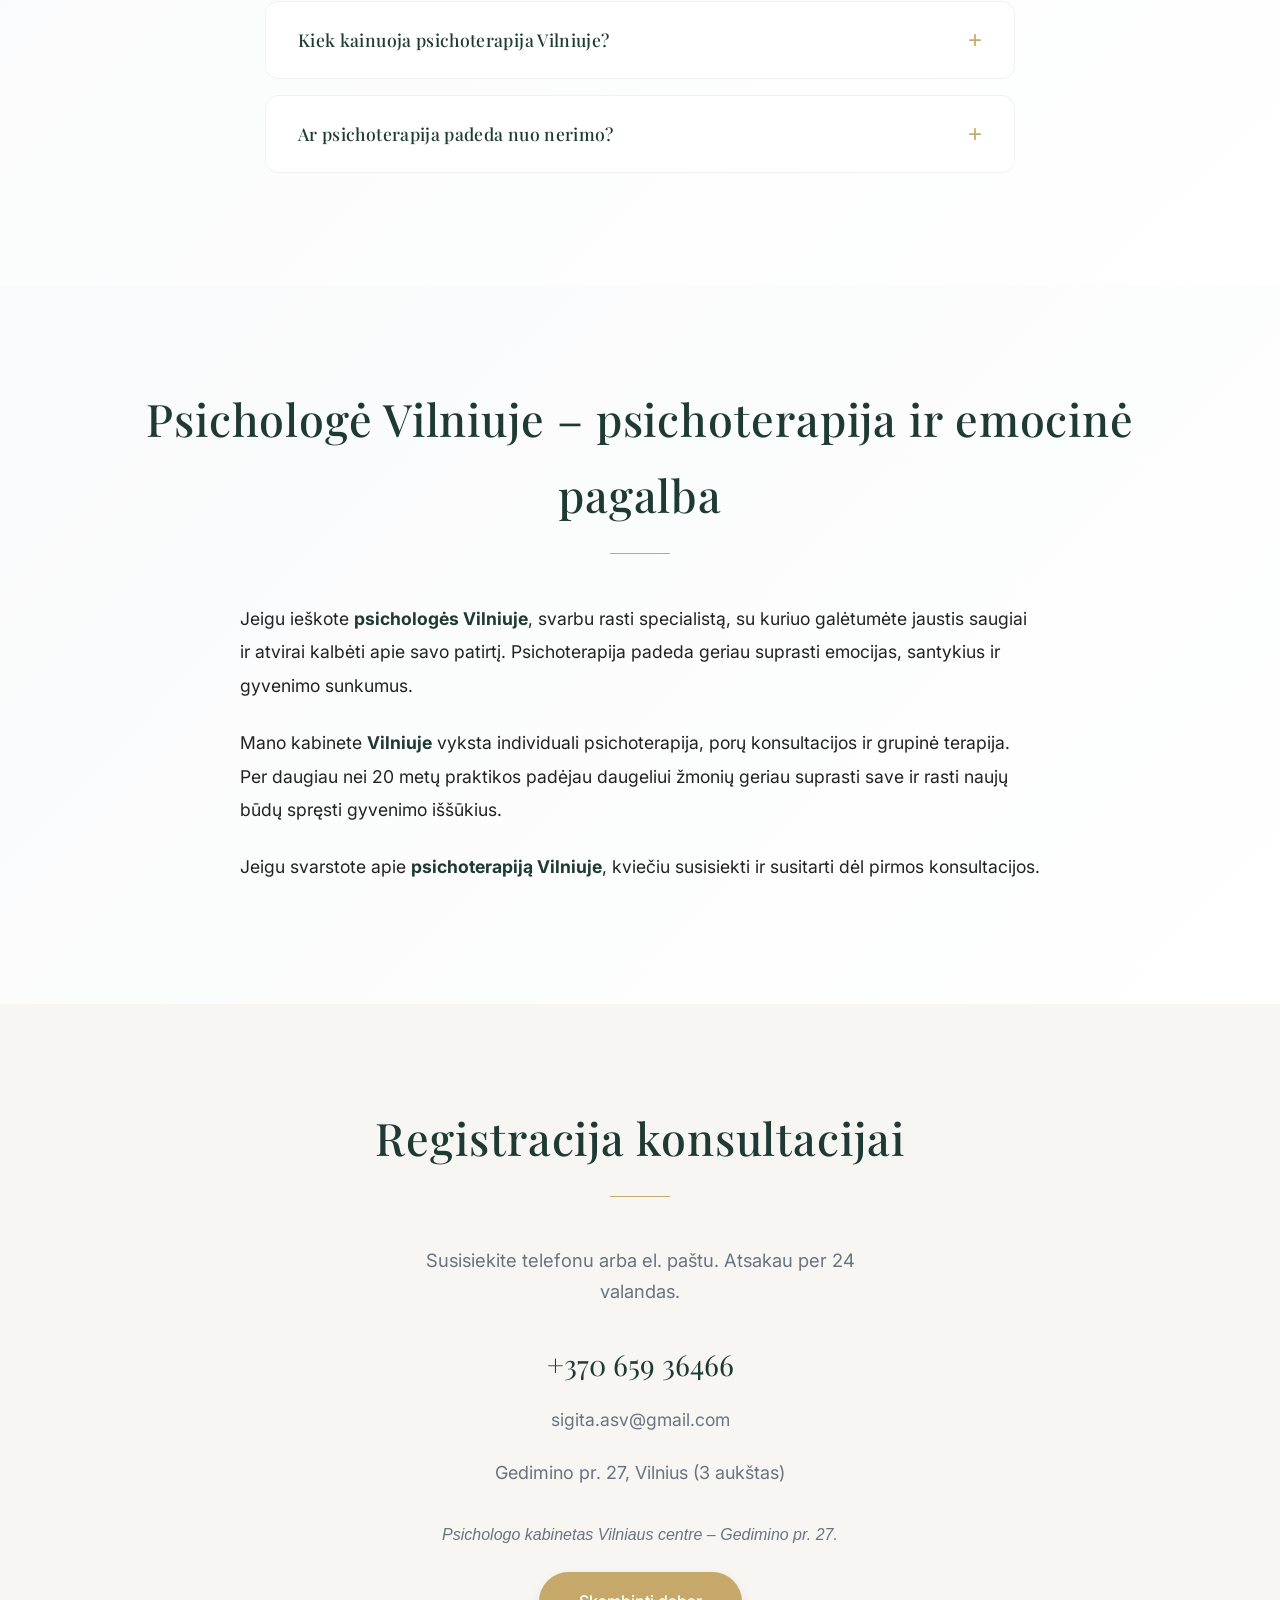
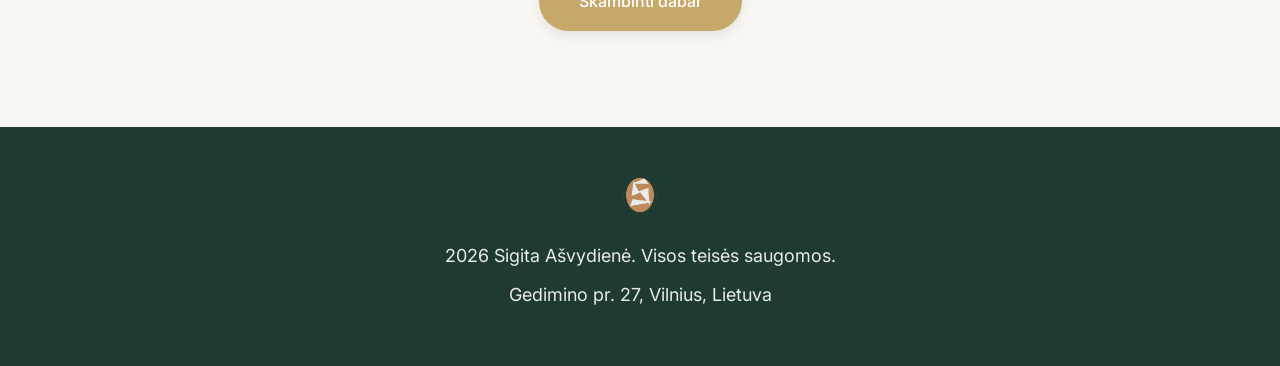
==== commit 50ed37b0: "Add hreflang, geo tags, and organization schema" ====
--- a/index.html
+++ b/index.html
@@ -5,6 +5,12 @@
   <meta name="viewport" content="width=device-width, initial-scale=1.0">
   <meta name="robots" content="index, follow">
   <link rel="canonical" href="https://sigita.lt">
+  <link rel="alternate" hreflang="lt" href="https://sigita.lt">
+  <link rel="alternate" hreflang="en" href="https://sigita.lt/en">
+  <link rel="alternate" hreflang="x-default" href="https://sigita.lt">
+  <meta name="geo.region" content="LT-VL">
+  <meta name="geo.placename" content="Vilnius">
+  <meta name="geo.position" content="54.6872;25.2797">
   <link rel="icon" type="image/svg+xml" href="logo.svg">
   <title>Psichologė Vilniuje – Individuali psichoterapija | Sigita Ašvydienė</title>
   <meta name="description" content="Psichologė psichoterapeutė Sigita Ašvydienė – individuali ir porų psichoterapija Vilniuje. 20+ metų patirtis, Europos psichoterapijos sertifikatas.">
@@ -384,6 +390,16 @@
     },
     "telephone": "+37065936466",
     "email": "sigita.asv@gmail.com"
+  }
+  </script>
+
+  <script type="application/ld+json">
+  {
+    "@context": "https://schema.org",
+    "@type": "Organization",
+    "name": "Sigita Ašvydienė",
+    "url": "https://sigita.lt",
+    "logo": "https://sigita.lt/sigita-headshot.jpg"
   }
   </script>
 
--- a/styles.css
+++ b/styles.css
@@ -68,7 +68,7 @@
   top:0;
   left:0;
   height:3px;
-  background:var(--color-gold);
+  background:transparent;
   width:0%;
   z-index:2000;
   transition:width 0.1s ease-out;
@@ -144,27 +144,23 @@
 }
 .nav-container { 
   max-width: 1200px; margin: 0 auto; 
-  padding: var(--spacing-sm) var(--spacing-lg);
+  padding: 0.75rem var(--spacing-lg);
   display: flex; justify-content: space-between; align-items: center;
-}
-.nav-container { 
-  max-width: 1200px; margin: 0 auto; 
-  padding: var(--spacing-sm) var(--spacing-lg);
-  display: flex; justify-content: space-between; align-items: center;
+  min-height: 70px;
 }
 .nav-logo { 
   display: flex;
   align-items: center;
-  gap: 0.75rem;
+  gap: 0.5rem;
 }
 .logo-img {
-  height: 40px;
+  height: 32px;
   width: auto;
   object-fit: contain;
 }
 .logo-text {
   font-family: var(--font-serif);
-  font-size: 1.25rem;
+  font-size: 1rem;
   font-weight: 600;
   color: var(--color-forest);
 }
@@ -779,10 +775,10 @@
   margin: 0.5rem 0;
 }
 .footer-logo {
-  margin-bottom: 1.5rem;
+  margin-bottom: 1rem;
 }
 .footer-logo-img {
-  height: 60px;
+  height: 40px;
   width: auto;
   object-fit: contain;
   opacity: 0.9;
@@ -897,14 +893,14 @@
   }
   
   .logo-text {
-    font-size: 1rem;
+    font-size: 0.9rem;
   }
   
   .logo-img {
-    height: 32px;
+    height: 28px;
   }
   
   .footer-logo-img {
-    height: 45px;
-  }
-}
+    height: 35px;
+  }
+}
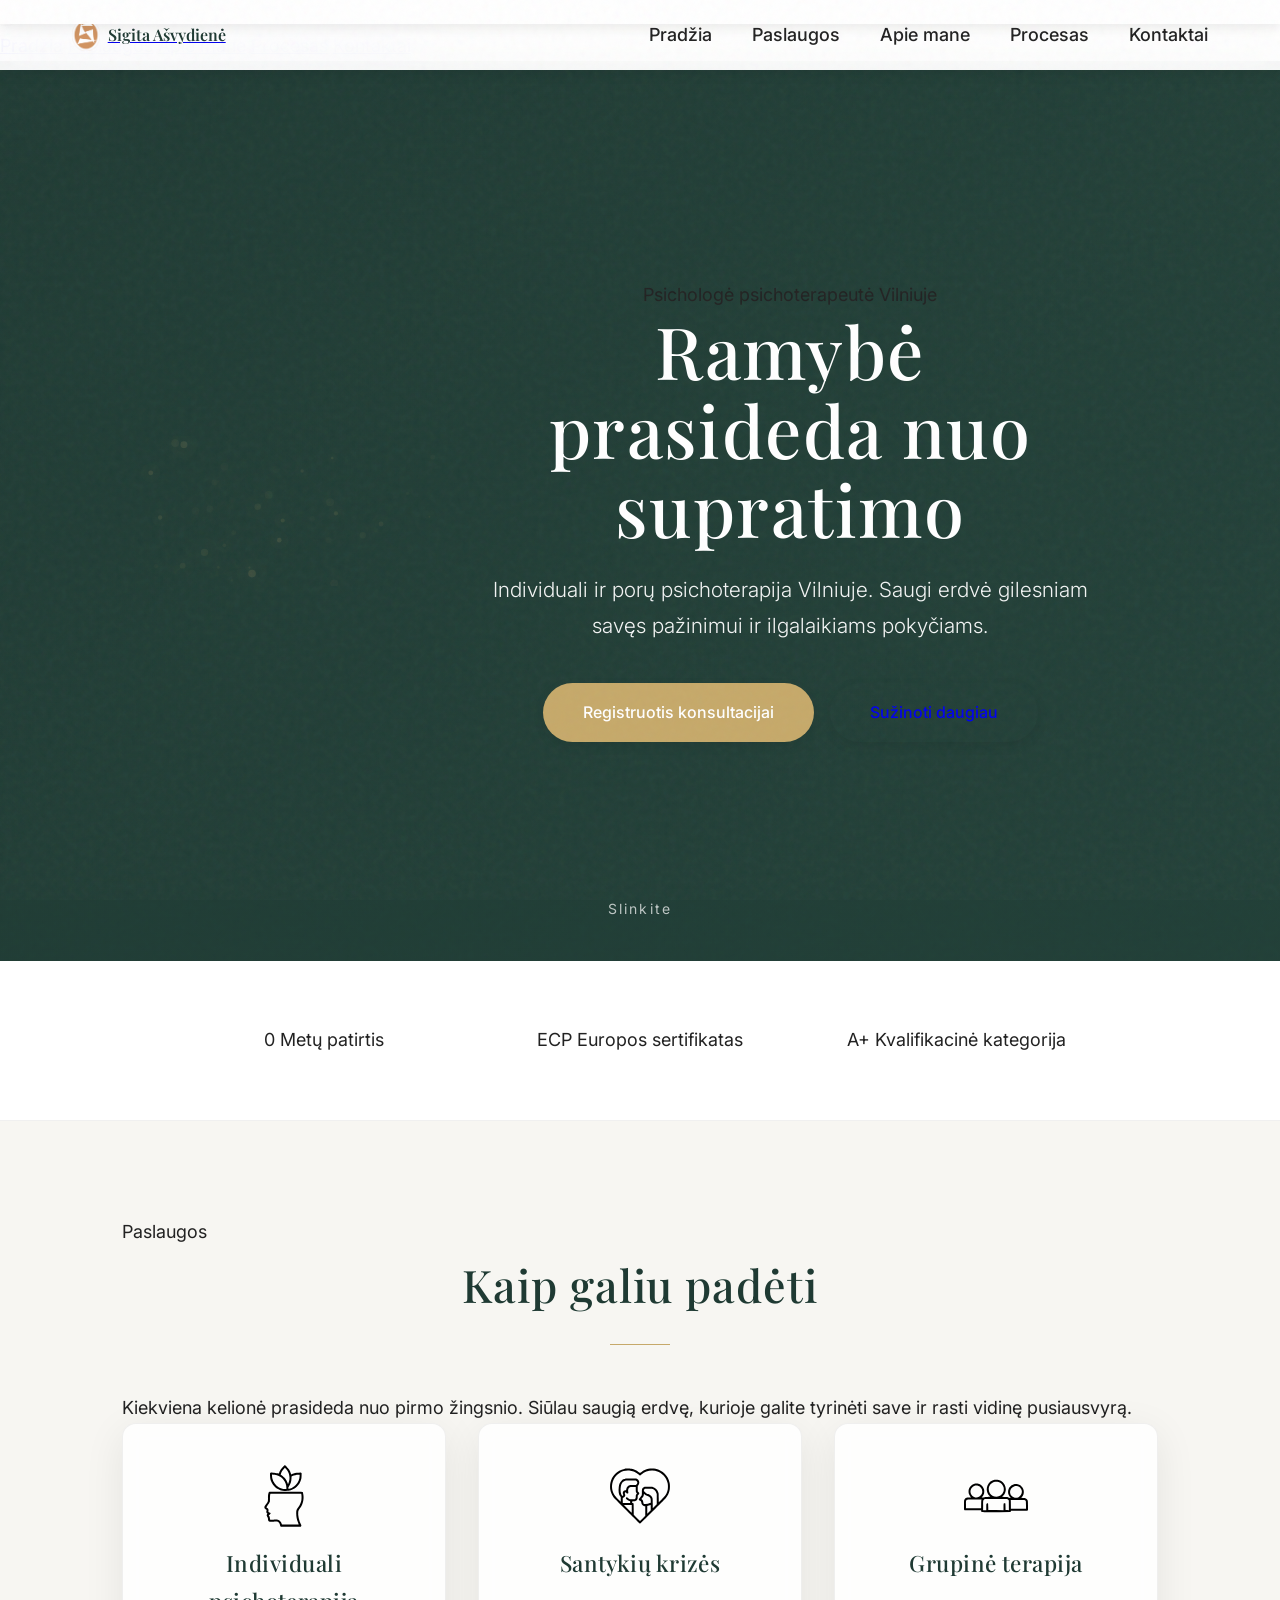
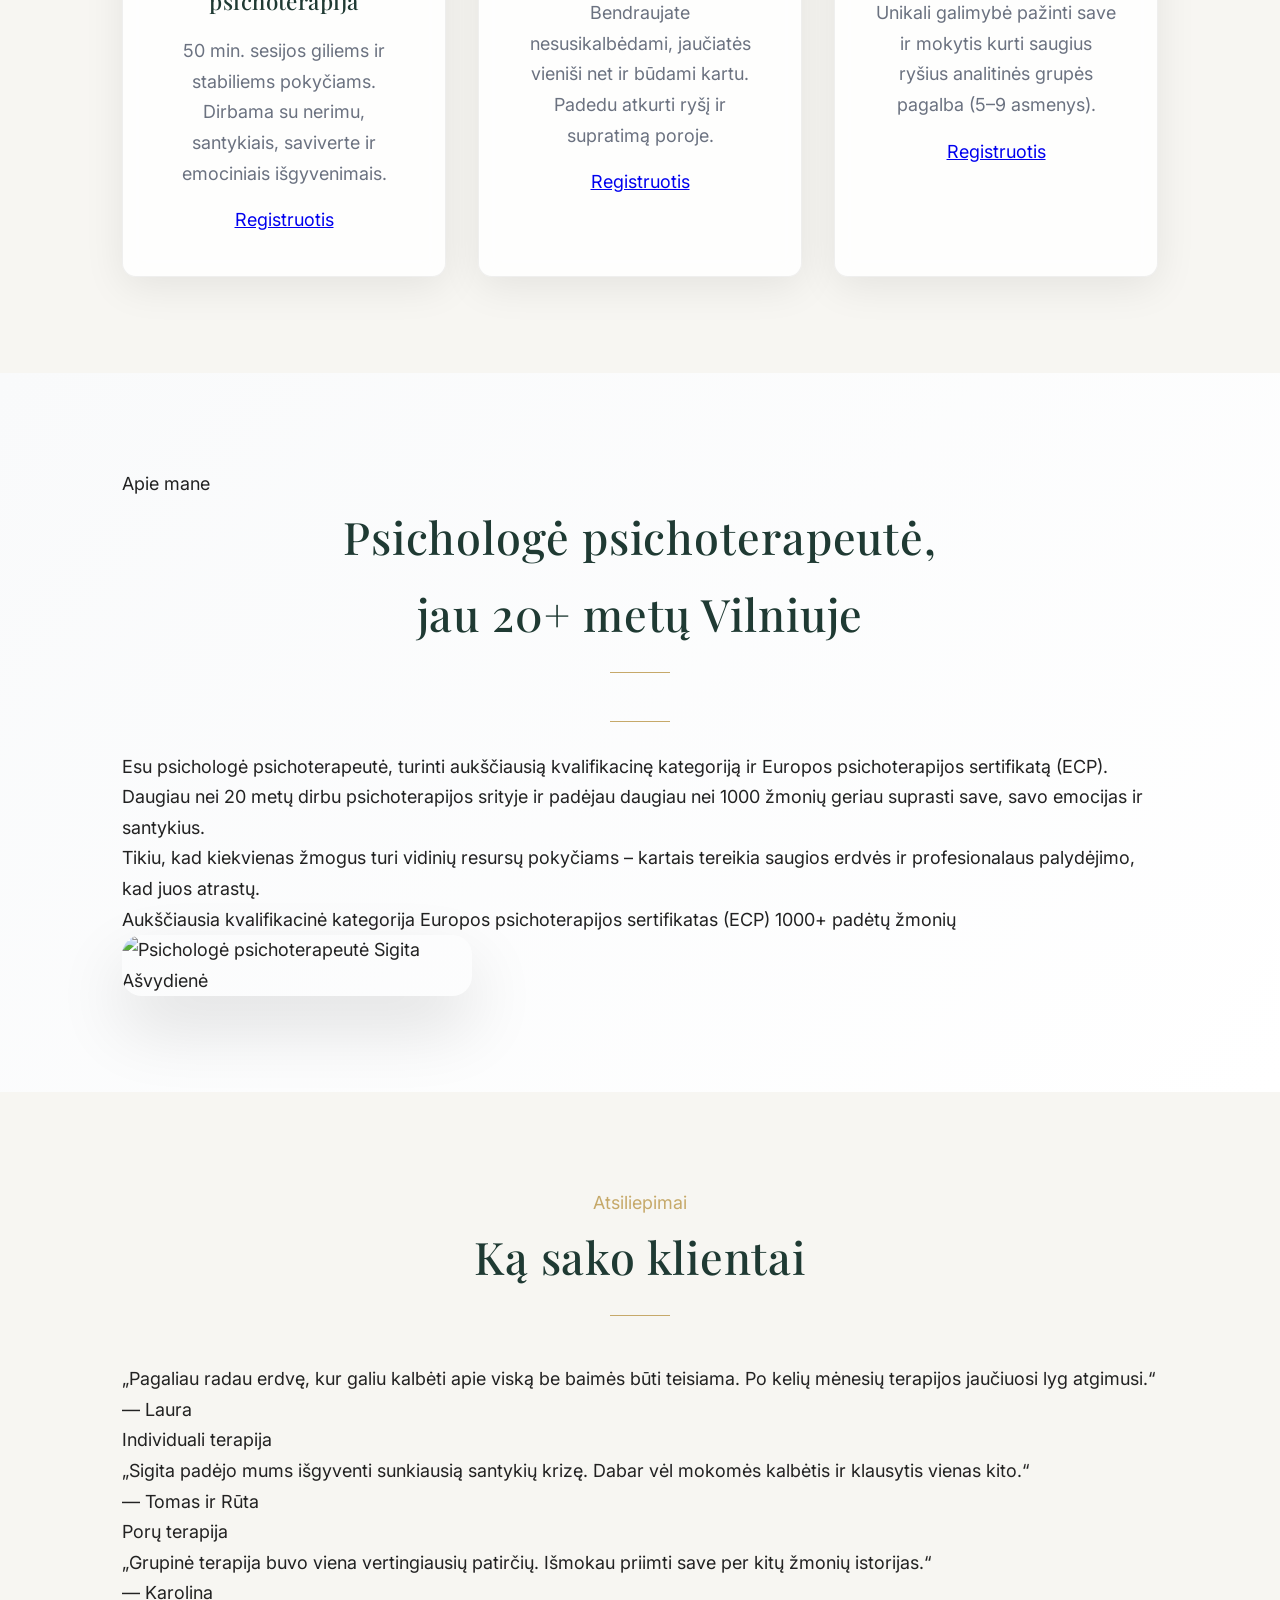
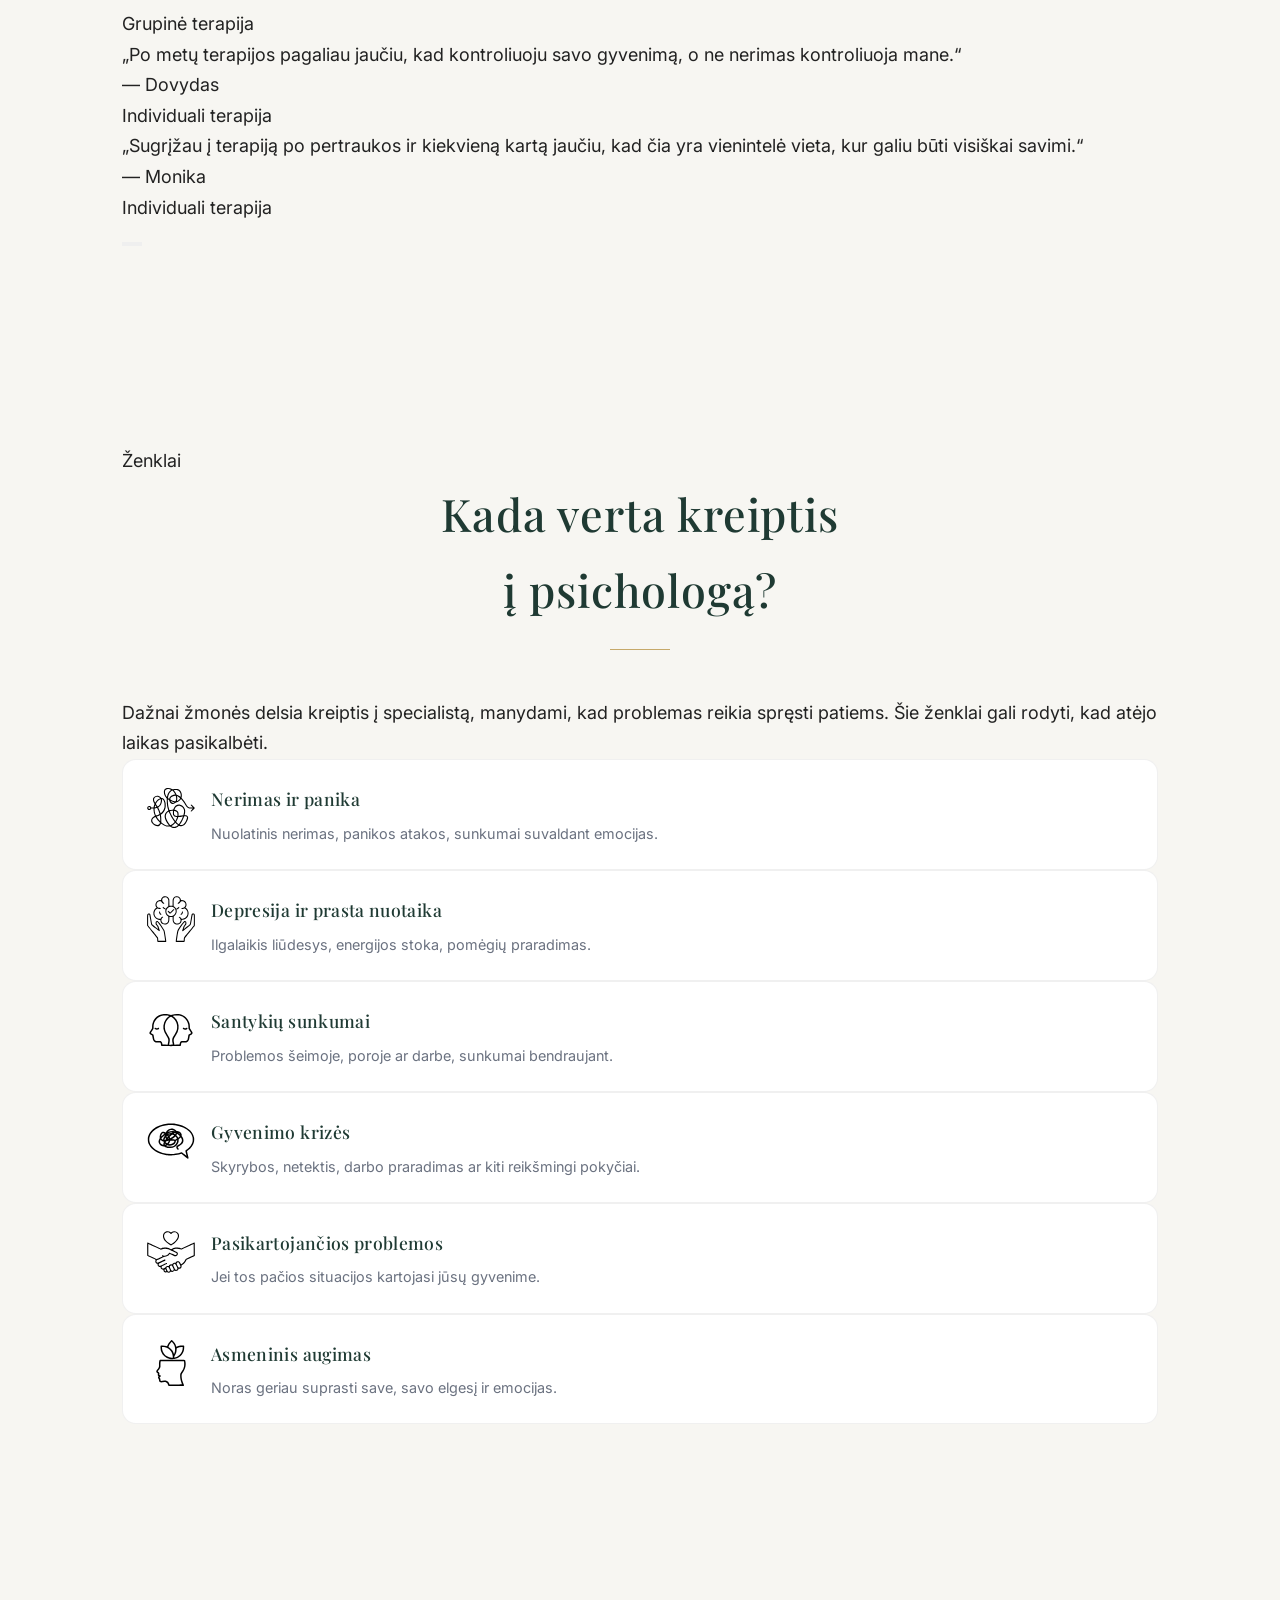
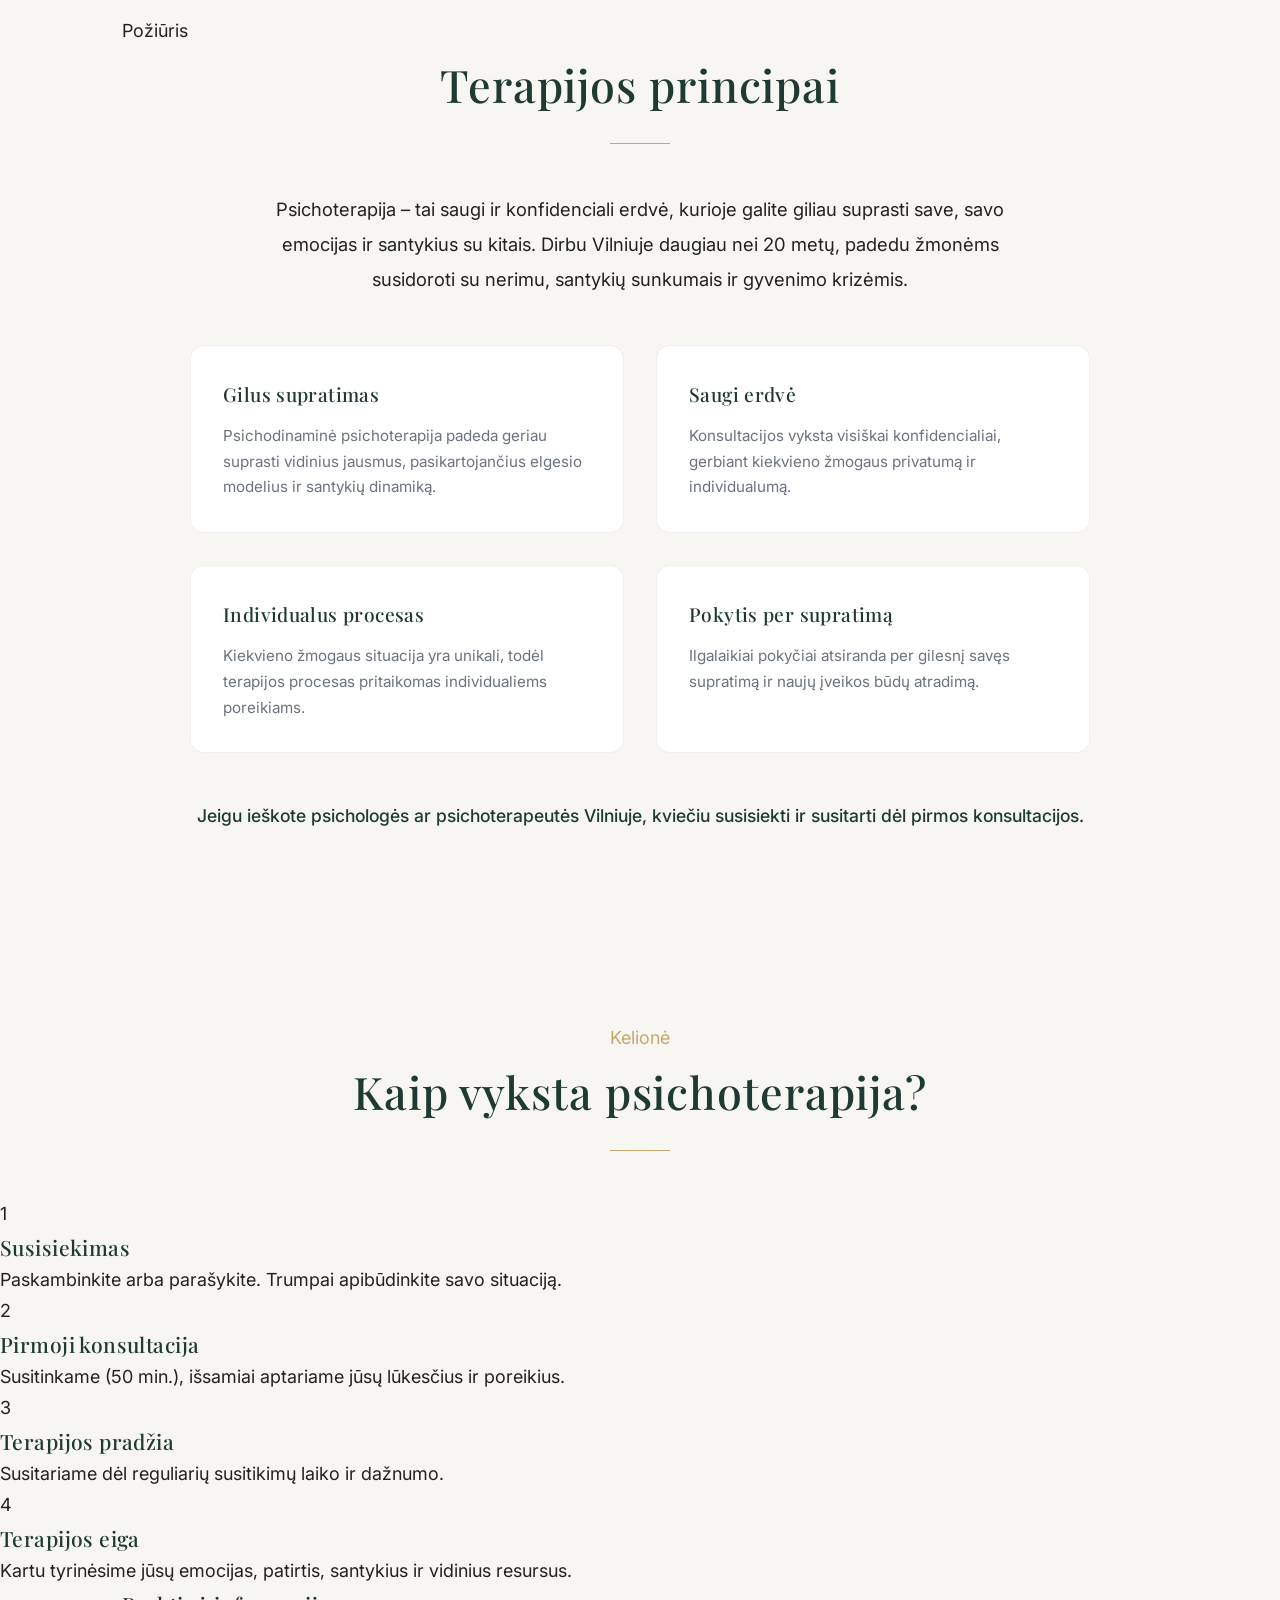
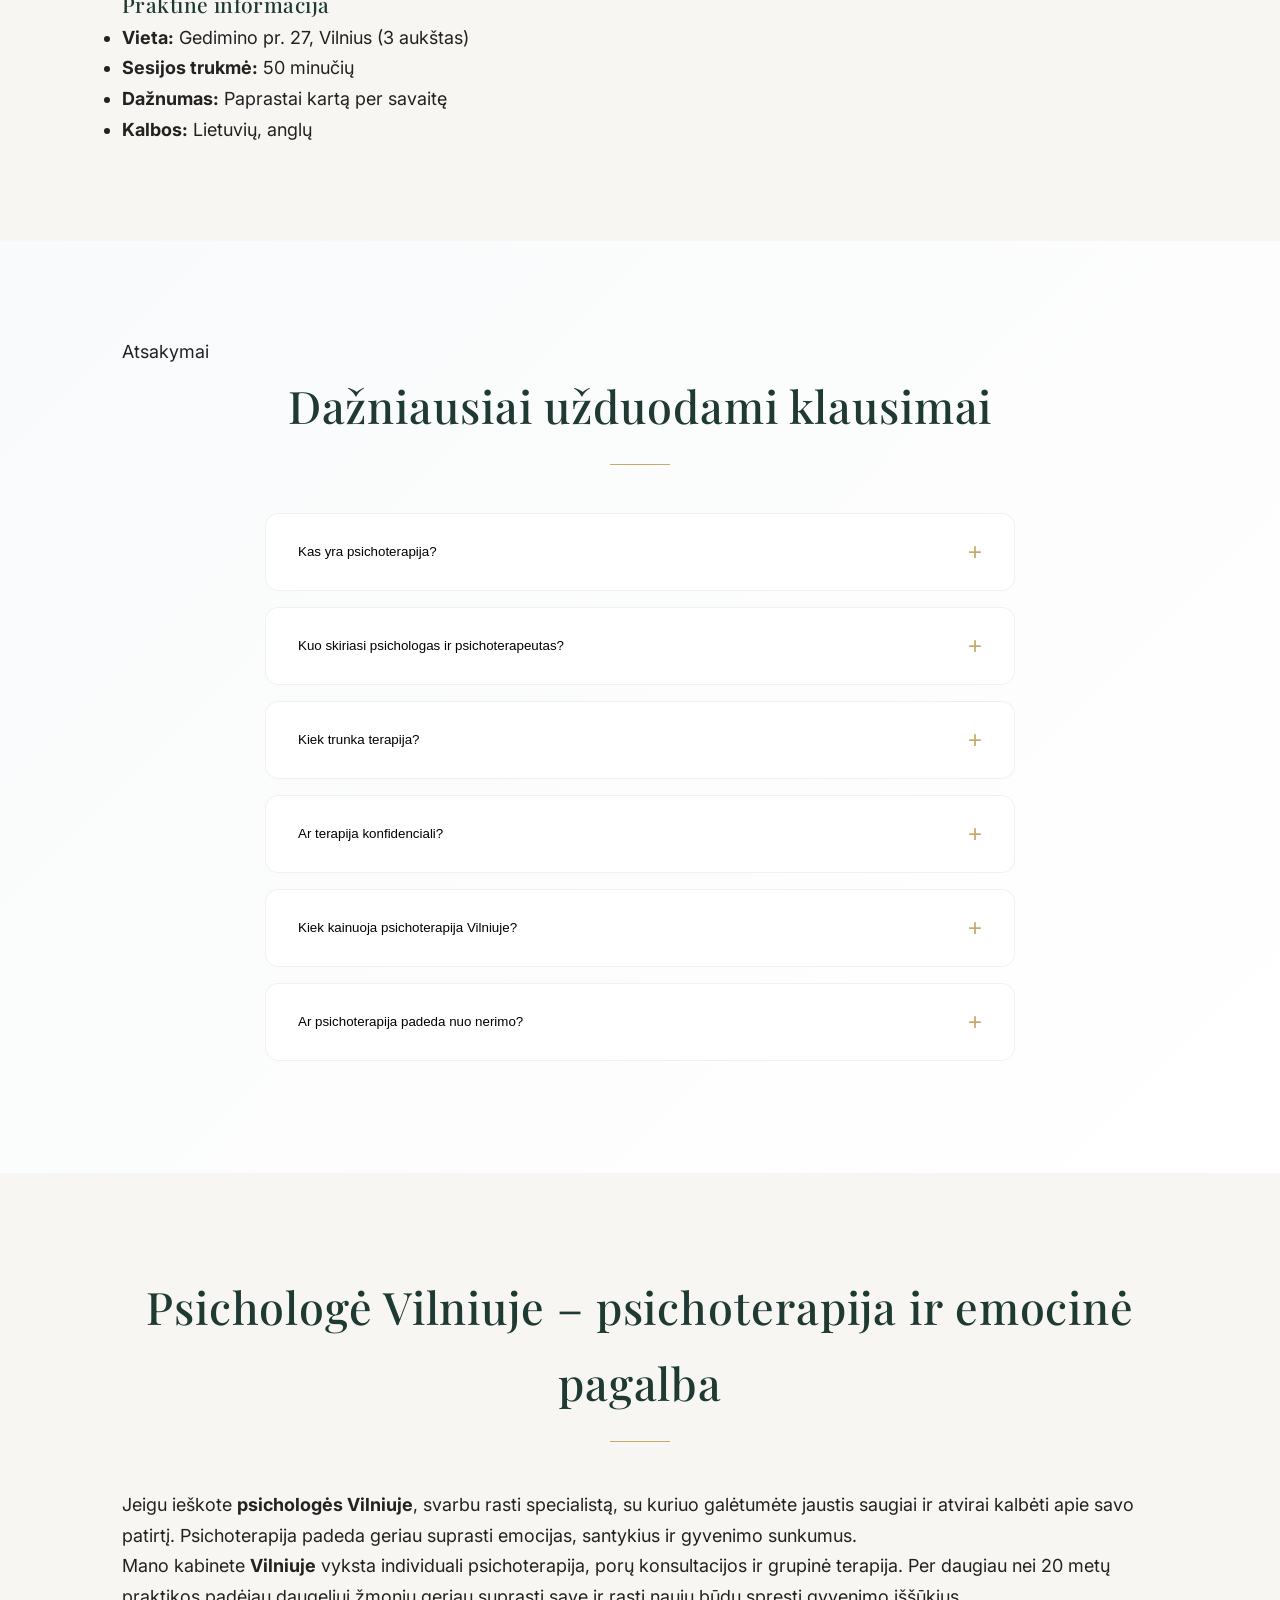
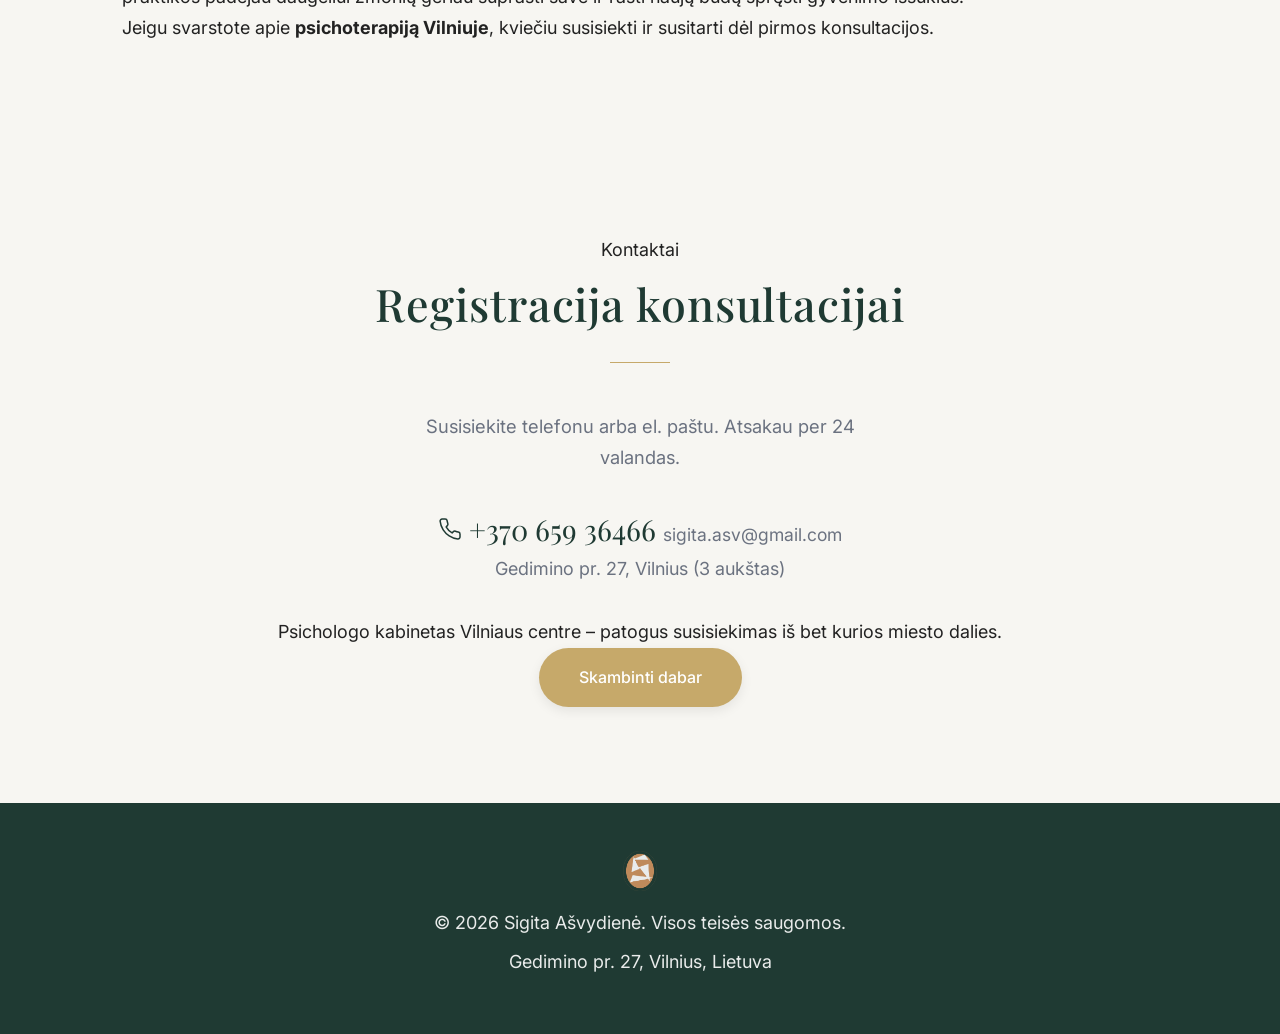
==== commit d3fab831: "Fixed error" ====
--- a/index.html
+++ b/index.html
@@ -1,149 +1,278 @@
 <!DOCTYPE html>
-<html lang="lt">
+<html lang="lt-LT">
 <head>
   <meta charset="UTF-8">
   <meta name="viewport" content="width=device-width, initial-scale=1.0">
   <meta name="robots" content="index, follow">
-  <link rel="canonical" href="https://sigita.lt">
-  <link rel="alternate" hreflang="lt" href="https://sigita.lt">
-  <link rel="alternate" hreflang="en" href="https://sigita.lt/en">
-  <link rel="alternate" hreflang="x-default" href="https://sigita.lt">
+  <link rel="canonical" href="https://sigitaasvydiene.lt">
+  <link rel="alternate" hreflang="lt" href="https://sigitaasvydiene.lt">
+  <link rel="alternate" hreflang="en" href="https://sigitaasvydiene.lt/en">
+  <link rel="alternate" hreflang="x-default" href="https://sigitaasvydiene.lt">
+  <link rel="icon" type="image/svg+xml" href="logo.svg">
+
+  <title>Psichologė Vilniuje – Psichoterapija | Sigita Ašvydienė</title>
+  <meta name="description" content="Psichologė psichoterapeutė Sigita Ašvydienė – individuali ir porų psichoterapija Vilniuje. 20+ metų patirtis, Europos psichoterapijos sertifikatas. Saugi erdvė gilesniam savęs pažinimui.">
+  <meta property="og:title" content="Psichologė Vilniuje | Psichoterapija – Sigita Ašvydienė">
+  <meta property="og:description" content="Individuali ir porų psichoterapija Vilniuje. 20+ metų patirtis. Saugi erdvė gilesniam savęs pažinimui.">
+  <meta property="og:type" content="website">
+  <meta property="og:image" content="https://sigitaasvydiene.lt/hero-image.webp">
+  <meta property="og:url" content="https://sigitaasvydiene.lt">
   <meta name="geo.region" content="LT-VL">
   <meta name="geo.placename" content="Vilnius">
   <meta name="geo.position" content="54.6872;25.2797">
-  <link rel="icon" type="image/svg+xml" href="logo.svg">
-  <title>Psichologė Vilniuje – Individuali psichoterapija | Sigita Ašvydienė</title>
-  <meta name="description" content="Psichologė psichoterapeutė Sigita Ašvydienė – individuali ir porų psichoterapija Vilniuje. 20+ metų patirtis, Europos psichoterapijos sertifikatas.">
-  <meta property="og:title" content="Psichologė Vilniuje | Psichoterapija – Sigita Ašvydienė">
-  <meta property="og:description" content="Individuali ir porų psichoterapija Vilniuje. 20+ metų patirtis.">
-  <meta property="og:type" content="website">
-  <meta property="og:image" content="hero-image.jpg">
+  <meta name="twitter:card" content="summary_large_image">
+
+  <link rel="preload" as="image" href="hero-image.webp" fetchpriority="high">
+  <link rel="preload" href="styles.css" as="style">
   <link rel="preconnect" href="https://fonts.googleapis.com">
   <link rel="preconnect" href="https://fonts.gstatic.com" crossorigin>
-  <link href="https://fonts.googleapis.com/css2?family=Playfair+Display:wght@400;500;600;700&family=Inter:wght@300;400;500;600&display=swap" rel="stylesheet">
+  <link rel="preload" as="style" href="https://fonts.googleapis.com/css2?family=Playfair+Display:wght@400;500;600&family=Inter:wght@300;400;500;600&display=swap">
+  <link href="https://fonts.googleapis.com/css2?family=Playfair+Display:wght@400;500;600&family=Inter:wght@300;400;500;600&display=swap" rel="stylesheet">
   <link rel="stylesheet" href="styles.css">
+
+  <script src="https://unpkg.com/lenis@1.1.18/dist/lenis.min.js"></script>
 </head>
 <body>
-  <!-- Scroll Progress Bar -->
-  <div class="scroll-progress"></div>
-  
-  <!-- Mobile Call Button -->
-  <a href="tel:+37065936466" class="mobile-call">
-    <svg width="24" height="24" viewBox="0 0 24 24" fill="currentColor"><path d="M20.01 15.38c-1.23 0-2.42-.2-3.53-.56-.35-.12-.74-.03-1.01.24l-1.57 1.97c-2.83-1.35-5.48-3.9-6.89-6.83l1.95-1.66c.27-.28.35-.67.24-1.02-.37-1.11-.56-2.3-.56-3.53 0-.54-.45-.99-.99-.99H4.19C3.65 3 3 3.24 3 3.99 3 13.28 10.73 21 20.01 21c.71 0 .99-.63.99-1.18v-3.45c0-.54-.45-.99-.99-.99z"/></svg>
+
+  <!-- Scroll Progress -->
+  <div class="scroll-progress" role="progressbar" aria-label="Skaitymo progresas"></div>
+
+  <!-- Mobile Call -->
+  <a href="tel:+37065936466" class="mobile-call" aria-label="Skambinti dabar">
+    <svg viewBox="0 0 24 24" fill="currentColor"><path d="M20.01 15.38c-1.23 0-2.42-.2-3.53-.56-.35-.12-.74-.03-1.01.24l-1.57 1.97c-2.83-1.35-5.48-3.9-6.89-6.83l1.95-1.66c.27-.28.35-.67.24-1.02-.37-1.11-.56-2.3-.56-3.53 0-.54-.45-.99-.99-.99H4.19C3.65 3 3 3.24 3 3.99 3 13.28 10.73 21 20.01 21c.71 0 .99-.63.99-1.18v-3.45c0-.54-.45-.99-.99-.99z"/></svg>
   </a>
 
   <!-- Navigation -->
-  <nav>
+  <nav role="navigation" aria-label="Pagrindinė navigacija">
     <div class="nav-container">
       <a href="#home" class="nav-logo">
-        <img src="logo.svg" alt="Sigita Ašvydienė - Psichologė Vilniuje" class="logo-img">
+        <img src="logo.svg" width="120" height="40" alt="Sigita Ašvydienė - Psichologė Vilniuje" class="logo-img">
         <span class="logo-text">Sigita Ašvydienė</span>
       </a>
-      <button class="mobile-menu-toggle" id="mobileToggle">☰</button>
-      <ul class="nav-menu" id="navMenu">
-        <li><a href="#home">Pradžia</a></li>
-        <li><a href="#services">Paslaugos</a></li>
-        <li><a href="#about">Apie mane</a></li>
-        <li><a href="#process">Procesas</a></li>
-        <li><a href="#contact">Kontaktai</a></li>
+      <button class="mobile-menu-toggle" id="mobileToggle" aria-label="Atidaryti meniu" aria-expanded="false">
+        <svg viewBox="0 0 28 28" fill="none" stroke="currentColor" stroke-width="1.5" stroke-linecap="round">
+          <line x1="6" y1="9" x2="22" y2="9"/>
+          <line x1="6" y1="14" x2="22" y2="14"/>
+          <line x1="6" y1="19" x2="22" y2="19"/>
+        </svg>
+      </button>
+      <ul class="nav-menu" role="menubar">
+        <li role="none"><a href="#home" role="menuitem">Pradžia</a></li>
+        <li role="none"><a href="#services" role="menuitem">Paslaugos</a></li>
+        <li role="none"><a href="#about" role="menuitem">Apie mane</a></li>
+        <li role="none"><a href="#process" role="menuitem">Procesas</a></li>
+        <li role="none"><a href="#contact" role="menuitem">Kontaktai</a></li>
       </ul>
     </div>
   </nav>
 
-  <!-- Hero Section -->
-  <section class="hero story-section" id="home">
-    <video autoplay muted loop playsinline class="hero-video" poster="sigita-headshot.jpg">
+  <!-- Full-screen Nav Overlay (mobile) -->
+  <div class="nav-overlay" id="navOverlay">
+    <button class="nav-overlay-close" id="navOverlayClose" aria-label="Uždaryti meniu">&times;</button>
+    <div>
+      <a href="#home" class="nav-overlay-link">Pradžia</a>
+      <a href="#services" class="nav-overlay-link">Paslaugos</a>
+      <a href="#about" class="nav-overlay-link">Apie mane</a>
+      <a href="#process" class="nav-overlay-link">Procesas</a>
+      <a href="#contact" class="nav-overlay-link">Kontaktai</a>
+    </div>
+  </div>
+
+  <!-- HERO -->
+  <section class="hero" id="home" aria-label="Sveiki atvykę">
+    <video muted loop playsinline class="hero-video" poster="hero-image.webp" preload="none" id="heroVideo" aria-hidden="true">
       <source src="sea-loop.mp4" type="video/mp4">
     </video>
+    <div class="hero-overlay"></div>
     <div class="hero-grain"></div>
-    <div class="hero-overlay"></div>
+    <div class="hero-light"></div>
+    <canvas id="particleCanvas" aria-hidden="true"></canvas>
     <div class="hero-content">
-      <h1>Ramybė prasideda nuo supratimo</h1>
-      <p class="hero-sub">Individuali ir porų psichoterapija Vilniuje. Saugi erdvė gilesniam savęs pažinimui.</p>
+      <span class="hero-badge">Psichologė psichoterapeutė Vilniuje</span>
+      <h1>
+        <span class="line"><span>Ramybė prasideda</span></span>
+        <span class="line"><span>nuo supratimo</span></span>
+      </h1>
+      <p class="hero-sub">Individuali ir porų psichoterapija Vilniuje. Saugi erdvė gilesniam savęs pažinimui ir ilgalaikiams pokyčiams.</p>
       <div class="hero-cta">
-        <a href="#contact" class="btn btn-gold">Registruotis konsultacijai</a>
-      </div>
-    </div>
-    <div class="scroll-indicator">scroll</div>
-  </section>
-
-  <!-- Authority Strip -->
-  <section class="authority story-section">
+        <a href="#contact" class="btn btn-gold magnetic">Registruotis konsultacijai</a>
+        <a href="#about" class="btn btn-outline-light magnetic">Sužinoti daugiau</a>
+      </div>
+    </div>
+    <div class="scroll-indicator">
+      <span>Slinkite</span>
+      <div class="scroll-line"></div>
+    </div>
+  </section>
+
+  <!-- AUTHORITY -->
+  <section class="authority" aria-label="Patirtis ir kvalifikacija">
     <div class="authority-grid">
-      <div>
-        <span class="stat">20+</span>
-        <p>Metų patirtis</p>
-      </div>
-      <div>
-        <span class="stat">ECP</span>
-        <p>Europos sertifikatas</p>
-      </div>
-      <div>
-        <span class="stat">A+</span>
-        <p>Kvalifikacinė kategorija</p>
-      </div>
-    </div>
-  </section>
-
-  <!-- Services -->
-  <section id="services" class="services-section story-section">
+      <div class="authority-item">
+        <span class="authority-stat" data-count="20">0</span>
+        <span class="authority-label">Metų patirtis</span>
+      </div>
+      <div class="authority-item">
+        <span class="authority-stat">ECP</span>
+        <span class="authority-label">Europos sertifikatas</span>
+      </div>
+      <div class="authority-item">
+        <span class="authority-stat">A+</span>
+        <span class="authority-label">Kvalifikacinė kategorija</span>
+      </div>
+    </div>
+  </section>
+
+  <!-- SERVICES -->
+  <section id="services" class="services-section" aria-label="Paslaugos">
     <div class="container">
-      <h2 class="section-title">Paslaugos</h2>
+      <span class="section-label">Paslaugos</span>
+      <h2 class="section-title">Kaip galiu padėti</h2>
+      <p class="section-intro">Kiekviena kelionė prasideda nuo pirmo žingsnio. Siūlau saugią erdvę, kurioje galite tyrinėti save ir rasti vidinę pusiausvyrą.</p>
       <div class="service-grid">
         <div class="service-card">
-          <img src="individual-therapy.svg" alt="Individuali psichoterapija Vilniuje" class="service-icon">
+          <img src="individual-therapy.svg" width="56" height="56" alt="" class="service-icon" loading="lazy" aria-hidden="true">
           <h3>Individuali psichoterapija</h3>
-          <p>50 min. sesijos giliems ir stabiliems pokyčiams. Dirbama su nerimu, santykiais ir saviverte.</p>
-          <a href="#contact" class="btn-link">Registruotis</a>
+          <p>50 min. sesijos giliems ir stabiliems pokyčiams. Dirbama su nerimu, santykiais, saviverte ir emociniais išgyvenimais.</p>
+          <a href="#contact" class="btn-text">Registruotis</a>
         </div>
         <div class="service-card">
-          <img src="couple-therapy.svg" alt="Porų terapija Santykių krizės Vilniuje" class="service-icon">
+          <img src="couple-therapy.svg" width="56" height="56" alt="" class="service-icon" loading="lazy" aria-hidden="true">
           <h3>Santykių krizės</h3>
-          <p>Bendraujate nesusikalbėdami, jaučiatės vieniši net ir būdami kartu.</p>
-          <a href="#contact" class="btn-link">Registruotis</a>
+          <p>Bendraujate nesusikalbėdami, jaučiatės vieniši net ir būdami kartu. Padedu atkurti ryšį ir supratimą poroje.</p>
+          <a href="#contact" class="btn-text">Registruotis</a>
         </div>
         <div class="service-card">
-          <img src="group-therapy.svg" alt="Grupinė terapija Vilniuje" class="service-icon">
+          <img src="group-therapy.svg" width="56" height="56" alt="" class="service-icon" loading="lazy" aria-hidden="true">
           <h3>Grupinė terapija</h3>
-          <p>Unikali galimybė pažinti save ir mokytis kurti saugius ryšius analitinės grupės pagalba (5–9 asm.).</p>
-          <a href="#contact" class="btn-link">Registruotis</a>
-        </div>
-      </div>
-    </div>
-  </section>
-
-  <!-- About -->
-  <section id="about" class="about-section story-section">
-    <div class="container grid-2">
-      <div class="about-text">
-        <h2 class="section-title">Apie psichologę psichoterapeutę</h2>
-        <p>
-          Psichologė psichoterapeutė, turinti aukščiausią kvalifikacinę kategoriją ir
-          Europos psichoterapijos sertifikatą (ECP).
-          Daugiau nei 20 metų dirbu psichoterapijos srityje ir padėjau daugiau nei
-          1000 žmonių geriau suprasti save, savo emocijas ir santykius.
-        </p>
-        <div class="credentials-mini">
-          <span>Aukščiausia kvalifikacinė kategorija</span>
-          <span>Europos psichoterapijos sertifikatas (ECP)</span>
-          <span>20+ metų patirtis padedant 1000+ žmonių</span>
-        </div>
-      </div>
-      <div class="about-visual">
-        <img src="sigita-headshot.jpg" alt="Psichologė psichoterapeutė Sigita Ašvydienė Vilniuje" class="about-image">
-      </div>
-    </div>
-  </section>
-
-  <!-- Philosophy / Therapy Principles -->
-  <section class="philosophy-section story-section">
+          <p>Unikali galimybė pažinti save ir mokytis kurti saugius ryšius analitinės grupės pagalba (5–9 asmenys).</p>
+          <a href="#contact" class="btn-text">Registruotis</a>
+        </div>
+      </div>
+    </div>
+  </section>
+
+  <!-- ABOUT -->
+  <section id="about" class="about-section" aria-label="Apie psichologę">
     <div class="container">
+      <div class="about-grid">
+        <div class="about-text-content">
+          <span class="section-label">Apie mane</span>
+          <h2 class="section-title section-title--left">Psichologė psichoterapeutė,<br>jau 20+ metų Vilniuje</h2>
+          <div class="divider divider--left"></div>
+          <p>Esu psichologė psichoterapeutė, turinti aukščiausią kvalifikacinę kategoriją ir Europos psichoterapijos sertifikatą (ECP). Daugiau nei 20 metų dirbu psichoterapijos srityje ir padėjau daugiau nei 1000 žmonių geriau suprasti save, savo emocijas ir santykius.</p>
+          <p>Tikiu, kad kiekvienas žmogus turi vidinių resursų pokyčiams – kartais tereikia saugios erdvės ir profesionalaus palydėjimo, kad juos atrastų.</p>
+          <div class="about-credentials">
+            <span class="credential-tag">Aukščiausia kvalifikacinė kategorija</span>
+            <span class="credential-tag">Europos psichoterapijos sertifikatas (ECP)</span>
+            <span class="credential-tag">1000+ padėtų žmonių</span>
+          </div>
+        </div>
+        <div class="about-visual">
+          <div class="about-image-wrapper">
+            <img src="sigita-headshot.webp" width="420" height="520" alt="Psichologė psichoterapeutė Sigita Ašvydienė" class="about-image" loading="lazy" decoding="async">
+          </div>
+          <div class="about-frame" aria-hidden="true"></div>
+        </div>
+      </div>
+    </div>
+  </section>
+
+  <!-- TESTIMONIALS -->
+  <section class="testimonials-section" aria-label="Atsiliepimai">
+    <div class="container">
+      <span class="section-label" style="color: var(--color-gold); text-align: center; display: block;">Atsiliepimai</span>
+      <h2 class="section-title">Ką sako klientai</h2>
+      <div class="testimonials-track" id="testimonialsTrack">
+        <div class="testimonial-card">
+          <p class="testimonial-text">„Pagaliau radau erdvę, kur galiu kalbėti apie viską be baimės būti teisiama. Po kelių mėnesių terapijos jaučiuosi lyg atgimusi.“</p>
+          <div class="testimonial-author">— Laura</div>
+          <div class="testimonial-role">Individuali terapija</div>
+        </div>
+        <div class="testimonial-card">
+          <p class="testimonial-text">„Sigita padėjo mums išgyventi sunkiausią santykių krizę. Dabar vėl mokomės kalbėtis ir klausytis vienas kito.“</p>
+          <div class="testimonial-author">— Tomas ir Rūta</div>
+          <div class="testimonial-role">Porų terapija</div>
+        </div>
+        <div class="testimonial-card">
+          <p class="testimonial-text">„Grupinė terapija buvo viena vertingiausių patirčių. Išmokau priimti save per kitų žmonių istorijas.“</p>
+          <div class="testimonial-author">— Karolina</div>
+          <div class="testimonial-role">Grupinė terapija</div>
+        </div>
+        <div class="testimonial-card">
+          <p class="testimonial-text">„Po metų terapijos pagaliau jaučiu, kad kontroliuoju savo gyvenimą, o ne nerimas kontroliuoja mane.“</p>
+          <div class="testimonial-author">— Dovydas</div>
+          <div class="testimonial-role">Individuali terapija</div>
+        </div>
+        <div class="testimonial-card">
+          <p class="testimonial-text">„Sugrįžau į terapiją po pertraukos ir kiekvieną kartą jaučiu, kad čia yra vienintelė vieta, kur galiu būti visiškai savimi.“</p>
+          <div class="testimonial-author">— Monika</div>
+          <div class="testimonial-role">Individuali terapija</div>
+        </div>
+      </div>
+      <div class="testimonial-dots" id="testimonialDots"></div>
+    </div>
+  </section>
+
+  <!-- WHEN TO SEEK HELP -->
+  <section class="when-section" aria-label="Kada kreiptis pagalbos">
+    <div class="container">
+      <span class="section-label">Ženklai</span>
+      <h2 class="section-title">Kada verta kreiptis<br>į psichologą?</h2>
+      <p class="section-intro">Dažnai žmonės delsia kreiptis į specialistą, manydami, kad problemas reikia spręsti patiems. Šie ženklai gali rodyti, kad atėjo laikas pasikalbėti.</p>
+      <div class="when-grid">
+        <div class="when-item">
+          <img src="anxiety.svg" width="44" height="44" alt="" class="when-icon" loading="lazy" aria-hidden="true">
+          <div class="when-content">
+            <h3>Nerimas ir panika</h3>
+            <p>Nuolatinis nerimas, panikos atakos, sunkumai suvaldant emocijas.</p>
+          </div>
+        </div>
+        <div class="when-item">
+          <img src="depressions.svg" width="44" height="44" alt="" class="when-icon" loading="lazy" aria-hidden="true">
+          <div class="when-content">
+            <h3>Depresija ir prasta nuotaika</h3>
+            <p>Ilgalaikis liūdesys, energijos stoka, pomėgių praradimas.</p>
+          </div>
+        </div>
+        <div class="when-item">
+          <img src="relationship.svg" width="44" height="44" alt="" class="when-icon" loading="lazy" aria-hidden="true">
+          <div class="when-content">
+            <h3>Santykių sunkumai</h3>
+            <p>Problemos šeimoje, poroje ar darbe, sunkumai bendraujant.</p>
+          </div>
+        </div>
+        <div class="when-item">
+          <img src="stress-and-anxiety.svg" width="44" height="44" alt="" class="when-icon" loading="lazy" aria-hidden="true">
+          <div class="when-content">
+            <h3>Gyvenimo krizės</h3>
+            <p>Skyrybos, netektis, darbo praradimas ar kiti reikšmingi pokyčiai.</p>
+          </div>
+        </div>
+        <div class="when-item">
+          <img src="handshake.svg" width="44" height="44" alt="" class="when-icon" loading="lazy" aria-hidden="true">
+          <div class="when-content">
+            <h3>Pasikartojančios problemos</h3>
+            <p>Jei tos pačios situacijos kartojasi jūsų gyvenime.</p>
+          </div>
+        </div>
+        <div class="when-item">
+          <img src="individual-therapy.svg" width="44" height="44" alt="" class="when-icon" loading="lazy" aria-hidden="true">
+          <div class="when-content">
+            <h3>Asmeninis augimas</h3>
+            <p>Noras geriau suprasti save, savo elgesį ir emocijas.</p>
+          </div>
+        </div>
+      </div>
+    </div>
+  </section>
+
+  <!-- PHILOSOPHY -->
+  <section class="philosophy-section" aria-label="Terapijos principai">
+    <div class="container">
+      <span class="section-label">Požiūris</span>
       <h2 class="section-title">Terapijos principai</h2>
-      <p class="philosophy-intro">Psichoterapija – tai saugi ir konfidenciali erdvė, kurioje galima giliau suprasti save, savo emocijas ir santykius su kitais. Terapijos metu svarbiausia yra atidus klausymasis, pagarba kiekvieno žmogaus patirčiai ir bendras kelias link didesnio vidinio aiškumo.</p>
-      <p class="philosophy-intro">Vilniuje dirbu daugiau nei 20 metų, padedu žmonėms susidoroti su nerimu, santykių sunkumais, emociniais išgyvenimais ir gyvenimo krizėmis.</p>
-      
-      <div class="divider"></div>
-      
+      <p class="philosophy-intro">Psichoterapija – tai saugi ir konfidenciali erdvė, kurioje galite giliau suprasti save, savo emocijas ir santykius su kitais. Dirbu Vilniuje daugiau nei 20 metų, padedu žmonėms susidoroti su nerimu, santykių sunkumais ir gyvenimo krizėmis.</p>
       <div class="principles-grid">
         <div class="principle-card">
           <h3>Gilus supratimas</h3>
@@ -155,324 +284,220 @@
         </div>
         <div class="principle-card">
           <h3>Individualus procesas</h3>
-          <p>Kiekvieno žmogaus situacija yra unikali, todėl terapijos procesas pritaikomas individualiai.</p>
+          <p>Kiekvieno žmogaus situacija yra unikali, todėl terapijos procesas pritaikomas individualiems poreikiams.</p>
         </div>
         <div class="principle-card">
           <h3>Pokytis per supratimą</h3>
-          <p>Ilgalaikiai pokyčiai atsiranda per gilesnį savęs supratimą ir naujų būdų atradimą.</p>
-        </div>
-      </div>
-      
+          <p>Ilgalaikiai pokyčiai atsiranda per gilesnį savęs supratimą ir naujų įveikos būdų atradimą.</p>
+        </div>
+      </div>
       <p class="principle-cta">Jeigu ieškote psichologės ar psichoterapeutės Vilniuje, kviečiu susisiekti ir susitarti dėl pirmos konsultacijos.</p>
     </div>
   </section>
 
-  <!-- When to Contact a Psychologist -->
-  <section class="when-to-contact story-section">
+  <!-- PROCESS (Horizonal Pin-scroll) -->
+  <section id="process" class="process-section" aria-label="Kaip vyksta terapija">
+    <div class="process-pin-container">
+      <div class="process-pin-content">
+        <div class="container" style="position: relative; z-index: 2;">
+          <span class="section-label" style="color: var(--color-gold); text-align: center; display: block;">Kelionė</span>
+          <h2 class="section-title">Kaip vyksta psichoterapija?</h2>
+        </div>
+        <div class="process-progress" aria-hidden="true">
+          <div class="process-progress-fill" id="processProgressFill"></div>
+        </div>
+        <div class="process-steps-wrapper" id="processStepsWrapper">
+          <div class="process-step-pin">
+            <span class="process-number-pin">1</span>
+            <h3>Susisiekimas</h3>
+            <p>Paskambinkite arba parašykite. Trumpai apibūdinkite savo situaciją.</p>
+          </div>
+          <div class="process-step-pin">
+            <span class="process-number-pin">2</span>
+            <h3>Pirmoji konsultacija</h3>
+            <p>Susitinkame (50 min.), išsamiai aptariame jūsų lūkesčius ir poreikius.</p>
+          </div>
+          <div class="process-step-pin">
+            <span class="process-number-pin">3</span>
+            <h3>Terapijos pradžia</h3>
+            <p>Susitariame dėl reguliarių susitikimų laiko ir dažnumo.</p>
+          </div>
+          <div class="process-step-pin">
+            <span class="process-number-pin">4</span>
+            <h3>Terapijos eiga</h3>
+            <p>Kartu tyrinėsime jūsų emocijas, patirtis, santykius ir vidinius resursus.</p>
+          </div>
+        </div>
+        <div class="container" style="position: relative; z-index: 2;">
+          <div class="process-info">
+            <h3>Praktinė informacija</h3>
+            <ul>
+              <li><strong>Vieta:</strong> Gedimino pr. 27, Vilnius (3 aukštas)</li>
+              <li><strong>Sesijos trukmė:</strong> 50 minučių</li>
+              <li><strong>Dažnumas:</strong> Paprastai kartą per savaitę</li>
+              <li><strong>Kalbos:</strong> Lietuvių, anglų</li>
+            </ul>
+          </div>
+        </div>
+      </div>
+    </div>
+  </section>
+
+  <!-- FAQ -->
+  <section class="faq-section" aria-label="Dažniausiai užduodami klausimai" itemscope="" itemtype="https://schema.org/FAQPage">
     <div class="container">
-      <h2 class="section-title">Kada verta kreiptis į psichologą?</h2>
-      <p class="when-to-contact-intro">Dažnai žmonės delsia kreiptis į specialistą, manydami, kad problemas reikia spręsti patiems. Tačiau yra situacijų, kada profesionalo pagalba gali būti ypač naudinga:</p>
-      
-      <div class="when-to-contact-list">
-        <div class="when-item">
-          <img src="anxiety.svg" alt="Nerimas ir panika psichoterapija" class="when-icon">
-          <div>
-            <h3>Nerimas ir panika</h3>
-            <p>Nuolatinis nerimas, panikos atakos, sunkumai suvaldant emocijas.</p>
-          </div>
-        </div>
-        <div class="when-item">
-          <img src="depressions.svg" alt="Depresija ir prasta nuotaika" class="when-icon">
-          <div>
-            <h3>Depresija ir prasta nuotaika</h3>
-            <p>Ilgalaikė liūdesys, energijos stoka, pomėgių praradimas.</p>
-          </div>
-        </div>
-        <div class="when-item">
-          <img src="relationship.svg" alt="Santykių sunkumai psichologas" class="when-icon">
-          <div>
-            <h3>Santykių sunkumai</h3>
-            <p>Problemos šeimoje, poroje ar darbe, sunkumai bendraujant.</p>
-          </div>
-        </div>
-        <div class="when-item">
-          <img src="stress-and-anxiety.svg" alt="Gyvenimo krizės stresas" class="when-icon">
-          <div>
-            <h3>Gyvenimo krizės</h3>
-            <p>Skyrydos, netektis, darbo praradimas ar kiti reikšmingi pokyčiai.</p>
-          </div>
-        </div>
-        <div class="when-item">
-          <img src="handshake.svg" alt="Psichologo konsultacija sprendimas" class="when-icon">
-          <div>
-            <h3>Pasikartojančios problemos</h3>
-            <p>Jei tos pačios problemos kartojasi gyvenime.</p>
-          </div>
-        </div>
-        <div class="when-item">
-          <img src="individual-therapy.svg" alt="Asmeninis augimas psichoterapija" class="when-icon">
-          <div>
-            <h3>Asmeninis augimas</h3>
-            <p>Norėjimas geriau suprasti save, savo elgesį ir emocijas.</p>
-          </div>
-        </div>
-      </div>
-    </div>
-  </section>
-
-  <!-- How Therapy Works -->
-  <section id="process" class="how-therapy-works story-section">
+      <span class="section-label">Atsakymai</span>
+      <h2 class="section-title">Dažniausiai užduodami klausimai</h2>
+      <div class="faq-list">
+        <div class="faq-item" itemscope="" itemprop="mainEntity" itemtype="https://schema.org/Question">
+          <button class="faq-toggle" aria-expanded="false">
+            <span itemprop="name">Kas yra psichoterapija?</span>
+            <span class="faq-icon-wrap"><span class="faq-icon">+</span></span>
+          </button>
+          <div class="faq-content" itemscope="" itemprop="acceptedAnswer" itemtype="https://schema.org/Answer">
+            <div class="faq-content-inner" itemprop="text">
+              <p>Psichoterapija – tai pokalbio forma, kurioje specialistas padeda žmogui suprasti save, savo emocijas ir santykius su kitais. Tai saugi ir konfidenciali erdvė, kurioje galite tyrinėti save ir ieškoti sprendimų gyvenimo sunkumams.</p>
+            </div>
+          </div>
+        </div>
+        <div class="faq-item" itemscope="" itemprop="mainEntity" itemtype="https://schema.org/Question">
+          <button class="faq-toggle" aria-expanded="false">
+            <span itemprop="name">Kuo skiriasi psichologas ir psichoterapeutas?</span>
+            <span class="faq-icon-wrap"><span class="faq-icon">+</span></span>
+          </button>
+          <div class="faq-content" itemscope="" itemprop="acceptedAnswer" itemtype="https://schema.org/Answer">
+            <div class="faq-content-inner" itemprop="text">
+              <p>Psichologas turi psichologijos išsilavinimą ir dirba su įvairiomis psichologinėmis problemomis. Psichoterapeutas papildomai turi specialų ilgalaikį mokymą psichoterapijos srityje ir dirba naudojant specifinius terapinius metodus.</p>
+            </div>
+          </div>
+        </div>
+        <div class="faq-item" itemscope="" itemprop="mainEntity" itemtype="https://schema.org/Question">
+          <button class="faq-toggle" aria-expanded="false">
+            <span itemprop="name">Kiek trunka terapija?</span>
+            <span class="faq-icon-wrap"><span class="faq-icon">+</span></span>
+          </button>
+          <div class="faq-content" itemscope="" itemprop="acceptedAnswer" itemtype="https://schema.org/Answer">
+            <div class="faq-content-inner" itemprop="text">
+              <p>Terapijos trukmė priklauso nuo individualių poreikių. Vienas susitikimas trunka 50 minučių. Tai gali būti tiek trumpalaikė (kelios konsultacijos), tiek ilgalaikė terapija.</p>
+            </div>
+          </div>
+        </div>
+        <div class="faq-item" itemscope="" itemprop="mainEntity" itemtype="https://schema.org/Question">
+          <button class="faq-toggle" aria-expanded="false">
+            <span itemprop="name">Ar terapija konfidenciali?</span>
+            <span class="faq-icon-wrap"><span class="faq-icon">+</span></span>
+          </button>
+          <div class="faq-content" itemscope="" itemprop="acceptedAnswer" itemtype="https://schema.org/Answer">
+            <div class="faq-content-inner" itemprop="text">
+              <p>Taip, visos konsultacijos yra visiškai konfidencialios. Jūsų asmeninė informacija niekada nėra atskleidžiama trečiosioms šalims.</p>
+            </div>
+          </div>
+        </div>
+        <div class="faq-item" itemscope="" itemprop="mainEntity" itemtype="https://schema.org/Question">
+          <button class="faq-toggle" aria-expanded="false">
+            <span itemprop="name">Kiek kainuoja psichoterapija Vilniuje?</span>
+            <span class="faq-icon-wrap"><span class="faq-icon">+</span></span>
+          </button>
+          <div class="faq-content" itemscope="" itemprop="acceptedAnswer" itemtype="https://schema.org/Answer">
+            <div class="faq-content-inner" itemprop="text">
+              <p>Kaina nustatoma individualiai, atsižvelgiant į jūsų situaciją. Dėl konkretaus dydžio kviečiame susisiekti telefonu ar el. paštu.</p>
+            </div>
+          </div>
+        </div>
+        <div class="faq-item" itemscope="" itemprop="mainEntity" itemtype="https://schema.org/Question">
+          <button class="faq-toggle" aria-expanded="false">
+            <span itemprop="name">Ar psichoterapija padeda nuo nerimo?</span>
+            <span class="faq-icon-wrap"><span class="faq-icon">+</span></span>
+          </button>
+          <div class="faq-content" itemscope="" itemprop="acceptedAnswer" itemtype="https://schema.org/Answer">
+            <div class="faq-content-inner" itemprop="text">
+              <p>Taip, psichoterapija yra vienas efektyviausių nerimo gydymo būdų. Tyrimai rodo, kad reguliari psichoterapija žymiai sumažina nerimo simptomus ir padeda išsiugdyti ilgalaikius įveikos įgūdžius.</p>
+            </div>
+          </div>
+        </div>
+      </div>
+    </div>
+  </section>
+
+  <!-- SEO TEXT -->
+  <section class="seo-section" aria-label="Psichologė Vilniuje">
     <div class="container">
-      <h2 class="section-title">Psichoterapija Vilniuje – kaip vyksta konsultacijos?</h2>
-      <p class="how-therapy-intro">Pirmoji konsultacija yra svarbus žingsnis pradedant terapinį kelią. Per ją susipažįstame, aptariame Jūsų situaciją ir nusprendžiame, ar galime dirbti kartu.</p>
-      
-      <div class="how-therapy-grid">
-        <div class="how-therapy-step">
-          <span class="how-number">1</span>
-          <h3>Susisiekimas</h3>
-          <p>Susisiekite telefonu ar el. paštu ir trumpai aprašykite savo situaciją.</p>
-        </div>
-        <div class="how-therapy-step">
-          <span class="how-number">2</span>
-          <h3>Pirmoji konsultacija</h3>
-          <p>Pirmojo susitikimo metu (50 minučių) aptariame Jūsų situaciją.</p>
-        </div>
-        <div class="how-therapy-step">
-          <span class="how-number">3</span>
-          <h3>Terapijos pradžia</h3>
-          <p>Susitariame dėl reguliaraus susitikimų laiko.</p>
-        </div>
-        <div class="how-therapy-step">
-          <span class="how-number">4</span>
-          <h3>Terapijos eiga</h3>
-          <p>Reguliariai tyrinėsime Jūsų emocijas, patirtis ir santykius.</p>
-        </div>
-      </div>
-      
-      <div class="how-therapy-info">
-        <h3>Praktinė informacija</h3>
-        <ul>
-          <li><strong>Vieta:</strong> Gedimino pr. 27, Vilnius (3 aukštas)</li>
-          <li><strong>Sesijos trukmė:</strong> 50 minučių</li>
-          <li><strong>Dažnumas:</strong> Paprastai kartą per savaitę</li>
-          <li><strong>Kalbos:</strong> Lietuvių, Anglų</li>
-        </ul>
-      </div>
-    </div>
-  </section>
-
-  <!-- FAQ -->
-  <section class="faq-section story-section">
+      <div class="seo-text">
+        <h2 class="section-title">Psichologė Vilniuje – psichoterapija ir emocinė pagalba</h2>
+        <p>Jeigu ieškote <strong>psichologės Vilniuje</strong>, svarbu rasti specialistą, su kuriuo galėtumėte jaustis saugiai ir atvirai kalbėti apie savo patirtį. Psichoterapija padeda geriau suprasti emocijas, santykius ir gyvenimo sunkumus.</p>
+        <p>Mano kabinete <strong>Vilniuje</strong> vyksta individuali psichoterapija, porų konsultacijos ir grupinė terapija. Per daugiau nei 20 metų praktikos padėjau daugeliui žmonių geriau suprasti save ir rasti naujų būdų spręsti gyvenimo iššūkius.</p>
+        <p>Jeigu svarstote apie <strong>psichoterapiją Vilniuje</strong>, kviečiu susisiekti ir susitarti dėl pirmos konsultacijos.</p>
+      </div>
+    </div>
+  </section>
+
+  <!-- CONTACT -->
+  <section id="contact" class="contact-section" aria-label="Kontaktai">
     <div class="container">
-      <h2 class="section-title">Dažniausiai užduodami klausimai</h2>
-      <div class="faq-item">
-        <button class="faq-toggle">
-          <h3>Kas yra psichoterapija?</h3>
-          <span class="faq-icon">+</span>
-        </button>
-        <div class="faq-content">
-          <p>Psichoterapija – tai pokalbio forma, kurioje specialistas padeda žmogui suprasti save, savo emocijas ir santykius su kitais. Tai saugi ir konfidenciali erdvė, kurioje galima tyrinėti save ir ieškoti sprendimų gyvenimo sunkumams.</p>
-        </div>
-      </div>
-      <div class="faq-item">
-        <button class="faq-toggle">
-          <h3>Kuo skiriasi psichologas ir psichoterapeutas?</h3>
-          <span class="faq-icon">+</span>
-        </button>
-        <div class="faq-content">
-          <p>Psichologas turi psichologijos išsilavinimą ir dirba su įvairiomis psichologinėmis problemomis. Psichoterapeutas papildomai turi specialų ilgalaikį mokymą psichoterapijos srityje ir dirba naudojant specifinius terapinius metodus.</p>
-        </div>
-      </div>
-      <div class="faq-item">
-        <button class="faq-toggle">
-          <h3>Kiek trunka terapija?</h3>
-          <span class="faq-icon">+</span>
-        </button>
-        <div class="faq-content">
-          <p>Terapijos trukmė priklauso nuo individualių poreikių. Vienas susitikimas trunka 50 minučių. Tai gali būti trumpalaikė arba ilgalaikė terapija.</p>
-        </div>
-      </div>
-      <div class="faq-item">
-        <button class="faq-toggle">
-          <h3>Ar terapija konfidenciali?</h3>
-          <span class="faq-icon">+</span>
-        </button>
-        <div class="faq-content">
-          <p>Visos konsultacijos yra visiškai konfidencialios. Jūsų asmeninė informacija niekada nėra atskleidžiama trečiosioms šalims.</p>
-        </div>
-      </div>
-      <div class="faq-item">
-        <button class="faq-toggle">
-          <h3>Kiek kainuoja psichoterapija Vilniuje?</h3>
-          <span class="faq-icon">+</span>
-        </button>
-        <div class="faq-content">
-          <p>Kainos nustatomos pagal susitarimą, atsižvelgiant į Jūsų finansinę situaciją. Dėl konkretaus dydžio kreipkitės telefonu ar el. paštu.</p>
-        </div>
-      </div>
-      <div class="faq-item">
-        <button class="faq-toggle">
-          <h3>Ar psichoterapija padeda nuo nerimo?</h3>
-          <span class="faq-icon">+</span>
-        </button>
-        <div class="faq-content">
-          <p>Taip, psichoterapija yra vienas efektyviausių nerimo gydymo būdų. Tyrimai rodo, kad reguliari psichoterapija žymiai sumažina nerimo simptomus.</p>
-        </div>
-      </div>
-    </div>
-  </section>
-
-  <!-- SEO Authority Section -->
-  <section class="seo-authority story-section">
-    <div class="container">
-      <h2 class="section-title">Psichologė Vilniuje – psichoterapija ir emocinė pagalba</h2>
-      <p>
-        Jeigu ieškote <strong>psichologės Vilniuje</strong>, svarbu rasti specialistą,
-        su kuriuo galėtumėte jaustis saugiai ir atvirai kalbėti apie savo patirtį.
-        Psichoterapija padeda geriau suprasti emocijas, santykius ir gyvenimo
-        sunkumus.
-      </p>
-      <p>
-        Mano kabinete <strong>Vilniuje</strong> vyksta individuali psichoterapija,
-        porų konsultacijos ir grupinė terapija. Per daugiau nei 20 metų praktikos
-        padėjau daugeliui žmonių geriau suprasti save ir rasti naujų būdų spręsti
-        gyvenimo iššūkius.
-      </p>
-      <p>
-        Jeigu svarstote apie <strong>psichoterapiją Vilniuje</strong>,
-        kviečiu susisiekti ir susitarti dėl pirmos konsultacijos.
-      </p>
-    </div>
-  </section>
-
-  <!-- Contact -->
-  <section id="contact" class="contact-section story-section">
-    <div class="container">
+      <span class="section-label">Kontaktai</span>
       <h2 class="section-title">Registracija konsultacijai</h2>
       <p class="contact-intro">Susisiekite telefonu arba el. paštu. Atsakau per 24 valandas.</p>
-      <div class="contact-links">
-        <a href="tel:+37065936466" class="contact-phone">+370 659 36466</a>
+      <div class="contact-grid">
+        <a href="tel:+37065936466" class="contact-phone magnetic">
+          <svg width="24" height="24" viewBox="0 0 24 24" fill="none" stroke="currentColor" stroke-width="1.5" stroke-linecap="round" stroke-linejoin="round" aria-hidden="true">
+            <path d="M22 16.92v3a2 2 0 0 1-2.18 2 19.79 19.79 0 0 1-8.63-3.07 19.5 19.5 0 0 1-6-6 19.79 19.79 0 0 1-3.07-8.67A2 2 0 0 1 4.11 2h3a2 2 0 0 1 2 1.72 12.84 12.84 0 0 0 .7 2.81 2 2 0 0 1-.45 2.11L8.09 9.91a16 16 0 0 0 6 6l1.27-1.27a2 2 0 0 1 2.11-.45 12.84 12.84 0 0 0 2.81.7A2 2 0 0 1 22 16.92z"/>
+          </svg>
+          +370 659 36466
+        </a>
         <a href="mailto:sigita.asv@gmail.com" class="contact-email">sigita.asv@gmail.com</a>
       </div>
       <p class="contact-address">Gedimino pr. 27, Vilnius (3 aukštas)</p>
-      <p class="contact-local">Psichologo kabinetas Vilniaus centre – Gedimino pr. 27.</p>
-      <a href="tel:+37065936466" class="btn btn-gold">Skambinti dabar</a>
-    </div>
-  </section>
-
-  <!-- Footer -->
-  <footer>
+      <p class="contact-note">Psichologo kabinetas Vilniaus centre – patogus susisiekimas iš bet kurios miesto dalies.</p>
+      <a href="tel:+37065936466" class="btn btn-gold magnetic">Skambinti dabar</a>
+    </div>
+  </section>
+
+  <!-- FOOTER -->
+  <footer role="contentinfo">
     <div class="container">
-      <div class="footer-logo">
-        <img src="logo.svg" alt="Sigita Ašvydienė" class="footer-logo-img">
-      </div>
-      <nav class="footer-nav">
-        <a href="#services" title="Psichoterapija Vilniuje">Psichoterapija Vilniuje</a>
-        <a href="#about" title="Psichologė Vilniuje">Psichologė Vilniuje</a>
-        <a href="#contact" title="Porų terapija Vilniuje">Porų terapija Vilniuje</a>
-        <a href="#contact" title="Psichologė Vilniuje konsultacija">Psichologė Vilniuje konsultacija</a>
+      <div class="footer-brand">
+        <img src="logo.svg" width="100" height="35" alt="Sigita Ašvydienė" class="footer-logo-img" loading="lazy">
+      </div>
+      <nav class="footer-nav" aria-label="Apatinė navigacija">
+        <a href="#services">Psichoterapija Vilniuje</a>
+        <a href="#about">Psichologė Vilniuje</a>
+        <a href="#contact">Porų terapija Vilniuje</a>
       </nav>
-      <p>2026 Sigita Ašvydienė. Visos teisės saugomos.</p>
-      <p>Gedimino pr. 27, Vilnius, Lietuva</p>
+      <div class="footer-divider" aria-hidden="true"></div>
+      <div class="footer-meta">
+        <p>&copy; 2026 Sigita Ašvydienė. Visos teisės saugomos.</p>
+        <p>Gedimino pr. 27, Vilnius, Lietuva</p>
+      </div>
     </div>
   </footer>
 
+  <!-- Schema.org -->
   <script type="application/ld+json">
   {
     "@context": "https://schema.org",
-    "@type": "Psychologist",
+    "@type": ["Psychologist", "LocalBusiness"],
     "name": "Sigita Ašvydienė",
+    "image": "https://sigitaasvydiene.lt/sigita-headshot.webp",
+    "url": "https://sigitaasvydiene.lt",
+    "telephone": "+37065936466",
+    "email": "sigita.asv@gmail.com",
+    "areaServed": "Vilnius",
     "address": {
       "@type": "PostalAddress",
       "streetAddress": "Gedimino pr. 27",
       "addressLocality": "Vilnius",
       "addressCountry": "LT"
     },
-    "telephone": "+37065936466",
-    "email": "sigita.asv@gmail.com"
+    "geo": {
+      "@type": "GeoCoordinates",
+      "latitude": 54.6872,
+      "longitude": 25.2797
+    },
+    "openingHours": "Mo-Fr 09:00-18:00",
+    "priceRange": "€"
   }
   </script>
 
-  <script type="application/ld+json">
-  {
-    "@context": "https://schema.org",
-    "@type": "Organization",
-    "name": "Sigita Ašvydienė",
-    "url": "https://sigita.lt",
-    "logo": "https://sigita.lt/sigita-headshot.jpg"
-  }
-  </script>
-
-  <script>
-    // Mobile menu toggle
-    const toggle = document.getElementById('mobileToggle');
-    const navMenu = document.getElementById('navMenu');
-    toggle.addEventListener('click', () => navMenu.classList.toggle('active'));
-    
-    document.querySelectorAll('a[href^="#"]').forEach(anchor => {
-      anchor.addEventListener('click', e => {
-        e.preventDefault();
-        document.querySelector(anchor.getAttribute('href')).scrollIntoView({ behavior: 'smooth' });
-        navMenu.classList.remove('active');
-      });
-    });
-
-    // FAQ Toggle
-    document.querySelectorAll('.faq-toggle').forEach(button => {
-      button.addEventListener('click', () => {
-        const faqItem = button.parentElement;
-        faqItem.classList.toggle('active');
-        const icon = button.querySelector('.faq-icon');
-        icon.textContent = faqItem.classList.contains('active') ? '−' : '+';
-      });
-    });
-
-    // Luxury 3D Tilt Cards
-    document.querySelectorAll('.service-card, .when-item, .principle-card').forEach(card => {
-      card.addEventListener('mousemove', e => {
-        const rect = card.getBoundingClientRect();
-        const x = e.clientX - rect.left;
-        const y = e.clientY - rect.top;
-        const rotateX = (y / rect.height - 0.5) * 8;
-        const rotateY = (x / rect.width - 0.5) * -8;
-        card.style.transform = `perspective(600px) rotateX(${rotateX}deg) rotateY(${rotateY}deg) translateY(-6px)`;
-      });
-      card.addEventListener('mouseleave', () => {
-        card.style.transform = '';
-      });
-    });
-
-    // Cinematic Section Reveal
-    const storySections = document.querySelectorAll('.story-section');
-    const sectionObserver = new IntersectionObserver((entries) => {
-      entries.forEach(entry => {
-        if (entry.isIntersecting) {
-          entry.target.classList.add('visible');
-        }
-      });
-    }, { threshold: 0.15, rootMargin: '0px 0px -50px 0px' });
-    storySections.forEach(section => sectionObserver.observe(section));
-
-    // Parallax effect for hero
-    window.addEventListener('scroll', () => {
-      const heroVideo = document.querySelector('.hero-video');
-      if (heroVideo) {
-        const scroll = window.scrollY;
-        heroVideo.style.transform = `scale(1.1) translateY(${scroll * 0.15}px)`;
-        
-        // Cinematic scroll blur
-        const blur = Math.min(scroll / 200, 3);
-        heroVideo.style.filter = `blur(${blur}px) scale(1.1)`;
-        
-        // Scroll progress
-        const height = document.body.scrollHeight - window.innerHeight;
-        const progress = (scroll / height) * 100;
-        document.querySelector('.scroll-progress').style.width = progress + '%';
-      }
-    });
-  </script>
-
-  <!-- FAQ Schema -->
   <script type="application/ld+json">
   {
     "@context": "https://schema.org",
@@ -483,7 +508,7 @@
         "name": "Kas yra psichoterapija?",
         "acceptedAnswer": {
           "@type": "Answer",
-          "text": "Psichoterapija yra pokalbio forma, kurioje specialistas padeda žmogui geriau suprasti save, savo emocijas ir santykius su kitais."
+          "text": "Psichoterapija – tai pokalbio forma, kurioje specialistas padeda žmogui suprasti save, savo emocijas ir santykius su kitais."
         }
       },
       {
@@ -491,7 +516,7 @@
         "name": "Ar psichoterapija padeda nuo nerimo?",
         "acceptedAnswer": {
           "@type": "Answer",
-          "text": "Taip, tyrimai rodo, kad psichoterapija yra vienas efektyviausių nerimo gydymo būdų."
+          "text": "Taip, psichoterapija yra vienas efektyviausių nerimo gydymo būdų."
         }
       },
       {
@@ -515,14 +540,274 @@
         "name": "Kiek kainuoja psichoterapija Vilniuje?",
         "acceptedAnswer": {
           "@type": "Answer",
-          "text": "Kainos nustatomos pagal susitarimą, atsižvelgiant į Jūsų finansinę situaciją."
+          "text": "Kaina nustatoma individualiai, atsižvelgiant į jūsų situaciją."
         }
       }
     ]
   }
   </script>
 
-  <!-- Local Business NAP -->
+  <!-- SCRIPTS -->
+  <script src="particles.js"></script>
+  <script src="cursor-effects.js"></script>
+  <script src="smooth-scroll.js"></script>
+
+  <script>
+    // Mobile menu — full-screen overlay
+    const toggle = document.getElementById('mobileToggle');
+    const overlay = document.getElementById('navOverlay');
+    const closeBtn = document.getElementById('navOverlayClose');
+    const overlayLinks = document.querySelectorAll('.nav-overlay-link');
+
+    function openNav() {
+      overlay.classList.add('active');
+      toggle.classList.add('active');
+      toggle.setAttribute('aria-expanded', 'true');
+      // Animate links
+      gsap.fromTo('.nav-overlay-link',
+        { y: 30, opacity: 0 },
+        { y: 0, opacity: 1, duration: 0.6, stagger: 0.08, ease: 'power3.out', delay: 0.15 }
+      );
+    }
+
+    function closeNav() {
+      overlay.classList.remove('active');
+      toggle.classList.remove('active');
+      toggle.setAttribute('aria-expanded', 'false');
+    }
+
+    toggle.addEventListener('click', () => {
+      if (overlay.classList.contains('active')) {
+        closeNav();
+      } else {
+        openNav();
+      }
+    });
+
+    closeBtn.addEventListener('click', closeNav);
+
+    overlayLinks.forEach(link => {
+      link.addEventListener('click', () => {
+        closeNav();
+        const target = document.querySelector(link.getAttribute('href'));
+        if (target && window.lenis) {
+          window.lenis.scrollTo(target, { offset: -80, duration: 1.6 });
+        }
+      });
+    });
+
+    // FAQ
+    document.querySelectorAll('.faq-toggle').forEach(btn => {
+      btn.addEventListener('click', () => {
+        const item = btn.closest('.faq-item');
+        const isActive = item.classList.toggle('active');
+        btn.setAttribute('aria-expanded', isActive);
+        btn.querySelector('.faq-icon').textContent = isActive ? '×' : '+';
+      });
+    });
+
+    // Scroll progress + nav state
+    const scrollProgress = document.querySelector('.scroll-progress');
+    const nav = document.querySelector('nav');
+
+    window.addEventListener('scroll', () => {
+      const scrollTop = window.scrollY || document.documentElement.scrollTop;
+      const docHeight = document.documentElement.scrollHeight - window.innerHeight;
+      scrollProgress.style.width = (scrollTop / docHeight * 100) + '%';
+      nav.classList.toggle('is-scrolled', scrollTop > 80);
+    }, { passive: true });
+
+    // Video parallax
+    window.addEventListener('scroll', () => {
+      const video = document.querySelector('.hero-video');
+      if (!video) return;
+      const factor = Math.min(window.scrollY / window.innerHeight, 0.5);
+      video.style.transform = `scale(1.12) translateY(${factor * 50}px)`;
+      video.style.filter = `blur(${factor * 2}px)`;
+    }, { passive: true });
+
+    // Lazy play video
+    window.addEventListener('load', () => {
+      const video = document.getElementById('heroVideo');
+      if (video) video.play().catch(() => {});
+    });
+
+    // GSAP
+    const gsapScript = document.createElement('script');
+    gsapScript.src = 'https://cdnjs.cloudflare.com/ajax/libs/gsap/3.12.5/gsap.min.js';
+    gsapScript.onload = () => {
+      const stScript = document.createElement('script');
+      stScript.src = 'https://cdnjs.cloudflare.com/ajax/libs/gsap/3.12.5/ScrollTrigger.min.js';
+      stScript.onload = () => {
+        gsap.registerPlugin(ScrollTrigger);
+
+        // Hero split text reveal
+        const heroTl = gsap.timeline({ defaults: { ease: 'power3.out' } });
+        heroTl
+          .to('.hero-badge', { y: 0, opacity: 1, duration: 0.8, delay: 0.5 })
+          .to('.hero h1 .line span', { y: 0, opacity: 1, duration: 1, stagger: 0.2 }, '-=0.4')
+          .to('.hero-sub', { y: 0, opacity: 1, duration: 0.9 }, '-=0.6')
+          .to('.hero-cta', { y: 0, opacity: 1, duration: 0.8 }, '-=0.5');
+
+        // Authority count-up
+        const countEl = document.querySelector('[data-count]');
+        if (countEl) {
+          ScrollTrigger.create({
+            trigger: '.authority',
+            start: 'top 85%',
+            once: true,
+            onEnter: () => {
+              gsap.to(countEl, {
+                duration: 2,
+                textContent: 20,
+                ease: 'power2.out',
+                snap: { textContent: 1 },
+                onUpdate: () => { countEl.textContent = countEl.textContent + '+'; }
+              });
+            }
+          });
+        }
+
+        // Authority stagger
+        gsap.from('.authority-item', {
+          scrollTrigger: { trigger: '.authority', start: 'top 85%' },
+          y: 30, opacity: 0, duration: 0.8, stagger: 0.2, ease: 'power3.out'
+        });
+
+        // Service cards
+        gsap.from('.service-card', {
+          scrollTrigger: { trigger: '.services-section', start: 'top 80%' },
+          y: 50, opacity: 0, duration: 0.9, stagger: 0.15, ease: 'power3.out'
+        });
+
+        // About
+        gsap.from('.about-text-content', {
+          scrollTrigger: { trigger: '.about-section', start: 'top 80%' },
+          x: -40, opacity: 0, duration: 1, ease: 'power3.out'
+        });
+        gsap.from('.about-image-wrapper', {
+          scrollTrigger: { trigger: '.about-section', start: 'top 75%' },
+          x: 40, opacity: 0, duration: 1, ease: 'power3.out'
+        });
+
+        // Testimonial cards
+        gsap.from('.testimonial-card', {
+          scrollTrigger: { trigger: '.testimonials-section', start: 'top 80%' },
+          y: 40, opacity: 0, duration: 0.8, stagger: 0.15, ease: 'power3.out'
+        });
+
+        // When items
+        gsap.from('.when-item', {
+          scrollTrigger: { trigger: '.when-section', start: 'top 80%' },
+          y: 30, opacity: 0, duration: 0.7, stagger: 0.1, ease: 'power3.out'
+        });
+
+        // Principles
+        gsap.from('.principle-card', {
+          scrollTrigger: { trigger: '.philosophy-section', start: 'top 80%' },
+          y: 40, opacity: 0, duration: 0.8, stagger: 0.15, ease: 'power3.out'
+        });
+
+        // Process: horizontal pin-scroll
+        const processPin = gsap.timeline({
+          scrollTrigger: {
+            trigger: '.process-pin-container',
+            start: 'top top',
+            end: '+=20%',
+            pin: true,
+            scrub: 1,
+            anticipatePin: 1,
+            invalidateOnRefresh: true
+          }
+        });
+
+        processPin.to('.process-steps-wrapper', {
+          x: '-75%',
+          ease: 'none'
+        });
+
+        // Process progress bar
+        ScrollTrigger.create({
+          trigger: '.process-pin-container',
+          start: 'top top',
+          end: '+=20%',
+          scrub: 1,
+          onUpdate: (self) => {
+            const fill = document.getElementById('processProgressFill');
+            if (fill) fill.style.width = (self.progress * 100) + '%';
+          }
+        });
+
+        // FAQ
+        gsap.from('.faq-item', {
+          scrollTrigger: { trigger: '.faq-section', start: 'top 80%' },
+          y: 20, opacity: 0, duration: 0.6, stagger: 0.08, ease: 'power3.out'
+        });
+
+        // Contact button
+        gsap.from('.contact-section .btn', {
+          scrollTrigger: { trigger: '.contact-section', start: 'top 85%' },
+          y: 20, opacity: 0, duration: 0.8, ease: 'power3.out'
+        });
+
+        // Sync Lenis with ScrollTrigger
+        if (window.lenis) {
+          window.lenis.on('scroll', ScrollTrigger.update);
+        }
+      };
+      document.head.appendChild(stScript);
+    };
+    document.head.appendChild(gsapScript);
+
+    // Testimonial auto-carousel
+    (function() {
+      const track = document.getElementById('testimonialsTrack');
+      const dotsContainer = document.getElementById('testimonialDots');
+      if (!track || !dotsContainer) return;
+      const cards = track.querySelectorAll('.testimonial-card');
+      const total = cards.length;
+      let current = 0;
+      let interval;
+
+      // Create dots
+      for (let i = 0; i < total; i++) {
+        const dot = document.createElement('button');
+        dot.className = 'testimonial-dot' + (i === 0 ? ' active' : '');
+        dot.setAttribute('aria-label', 'Atsiliepimas ' + (i + 1));
+        dot.addEventListener('click', () => goTo(i));
+        dotsContainer.appendChild(dot);
+      }
+
+      function goTo(index) {
+        current = index;
+        const offset = -current * (cards[0].offsetWidth + 24);
+        track.style.transform = 'translateX(' + offset + 'px)';
+        dotsContainer.querySelectorAll('.testimonial-dot').forEach((d, i) => {
+          d.classList.toggle('active', i === current);
+        });
+        resetInterval();
+      }
+
+      function next() {
+        goTo((current + 1) % total);
+      }
+
+      function resetInterval() {
+        clearInterval(interval);
+        interval = setInterval(next, 4000);
+      }
+
+      // Start
+      if (total > 1) {
+        interval = setInterval(next, 4000);
+        // Pause on hover
+        track.addEventListener('mouseenter', () => clearInterval(interval));
+        track.addEventListener('mouseleave', resetInterval);
+      }
+    })();
+  </script>
+
+  <!-- Local NAP -->
   <div class="local-nap" style="display:none;">
     <span>Psichologė Vilniuje</span>
     <span>Gedimino pr. 27</span>
